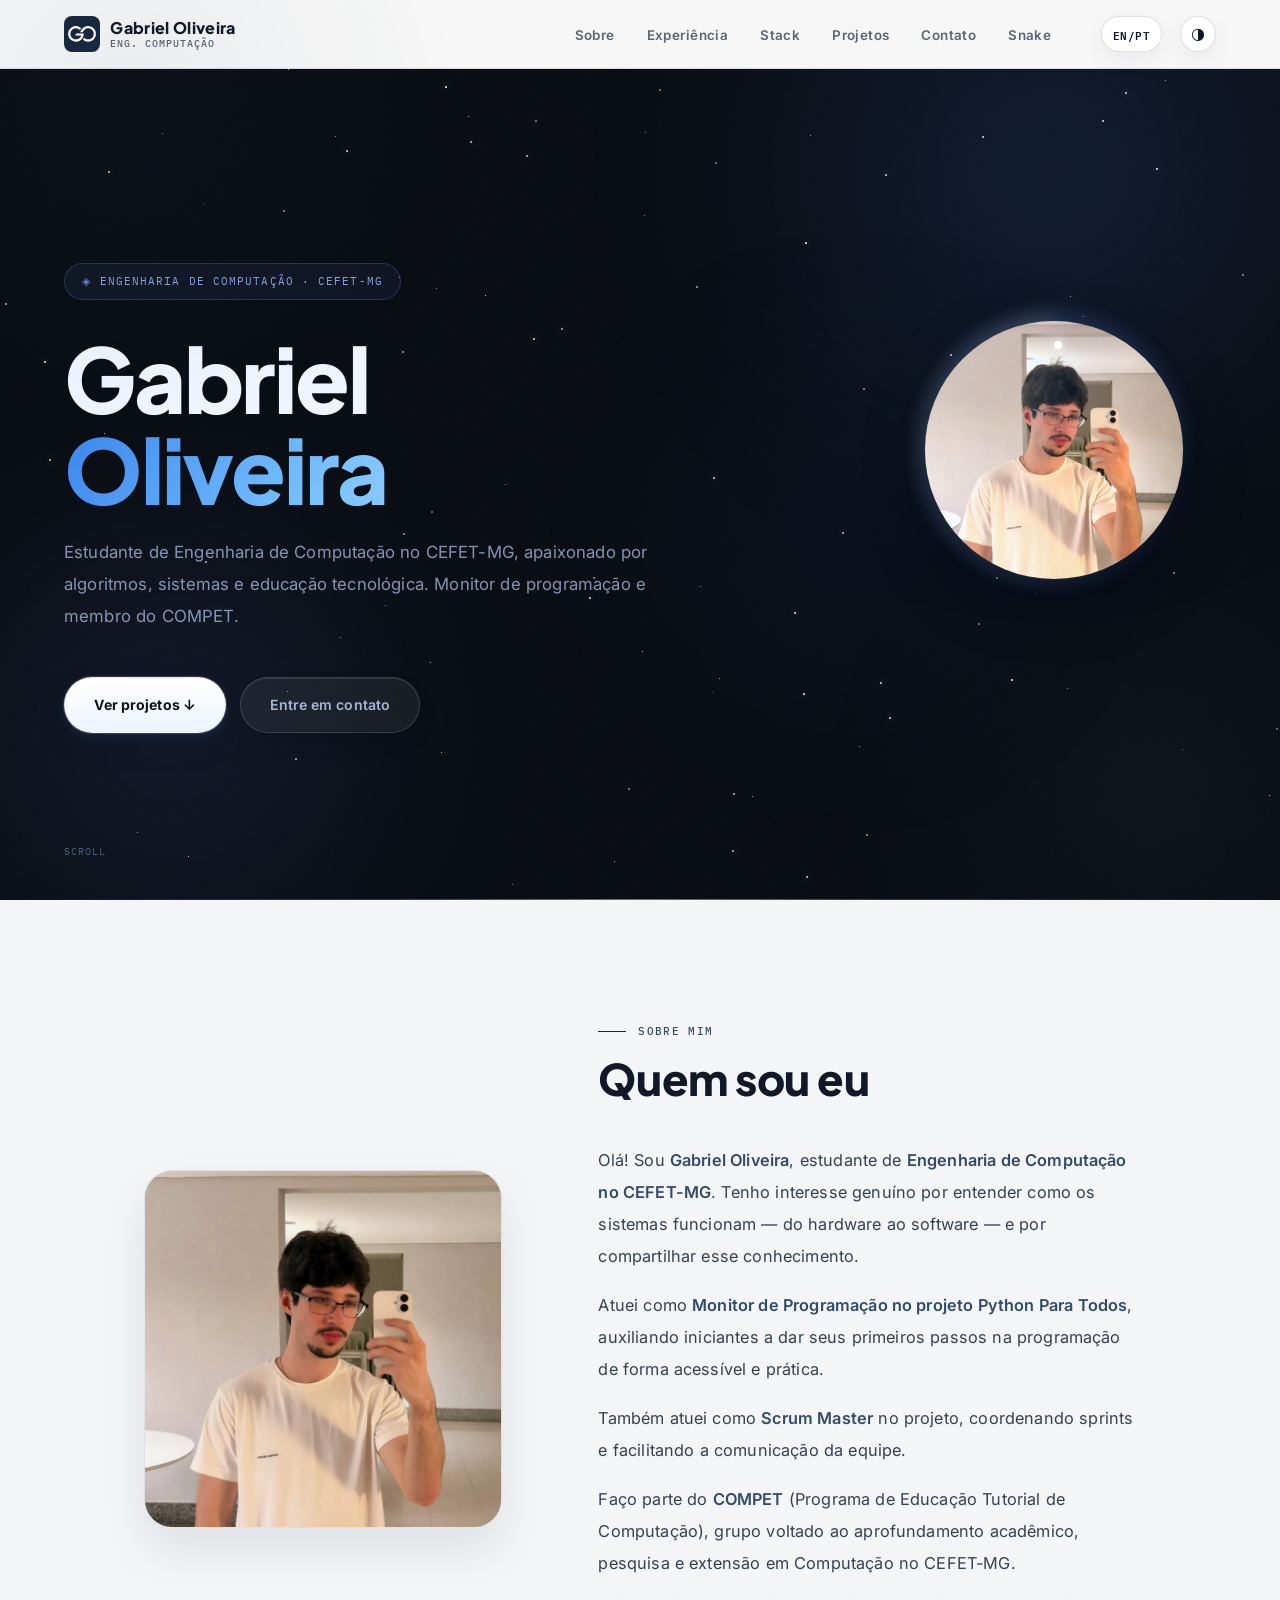
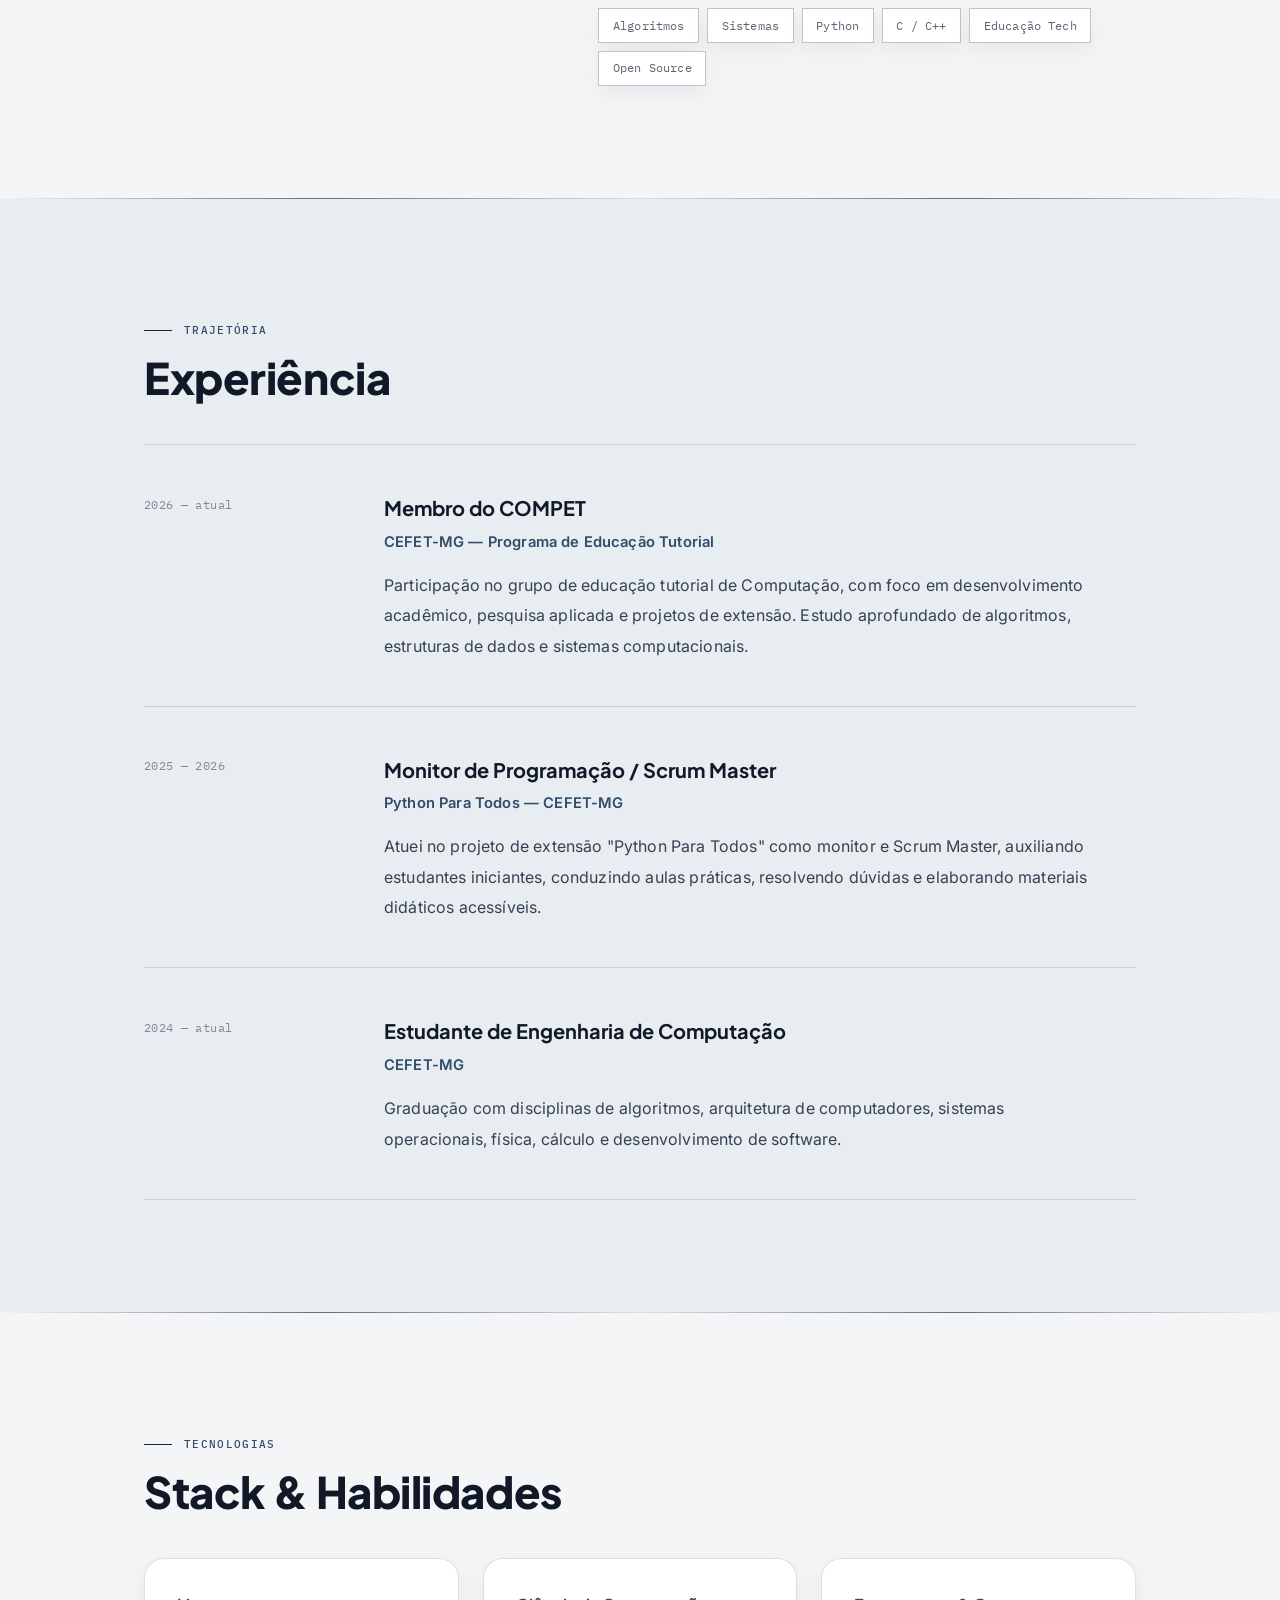
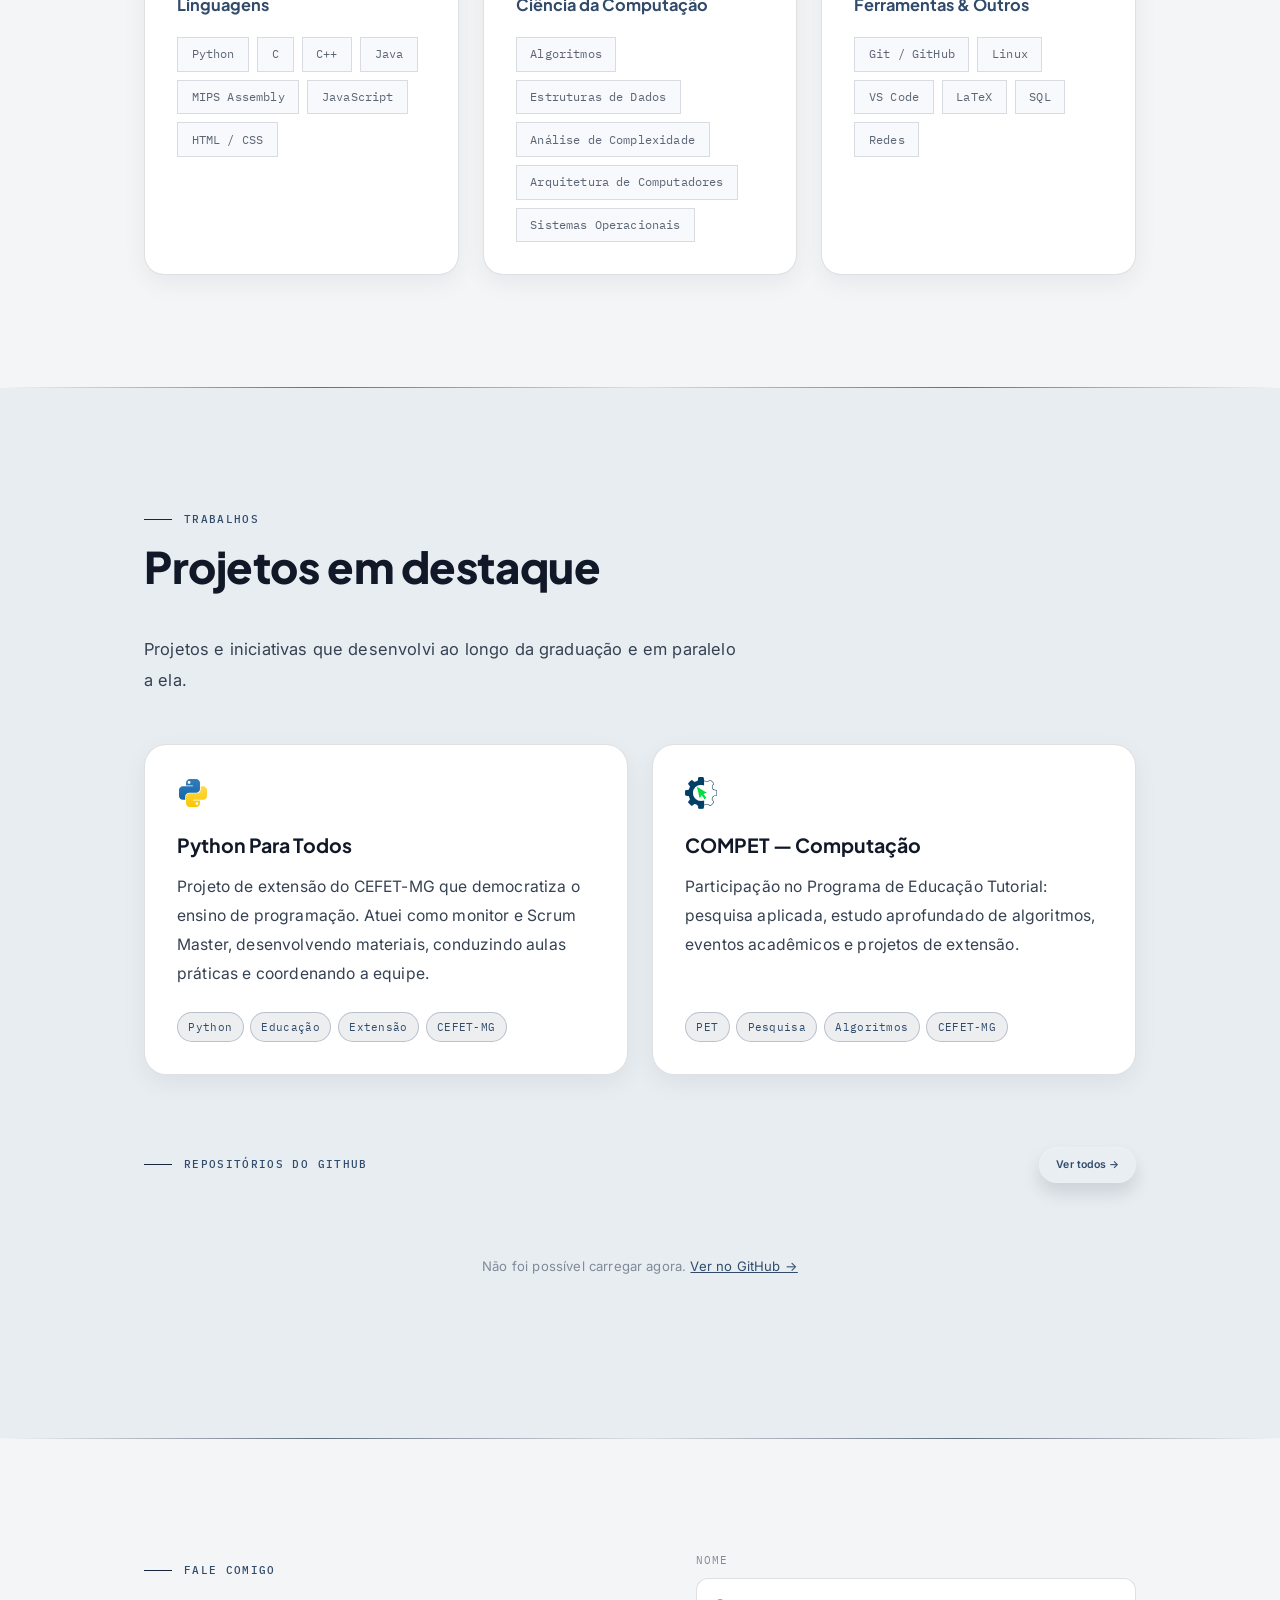
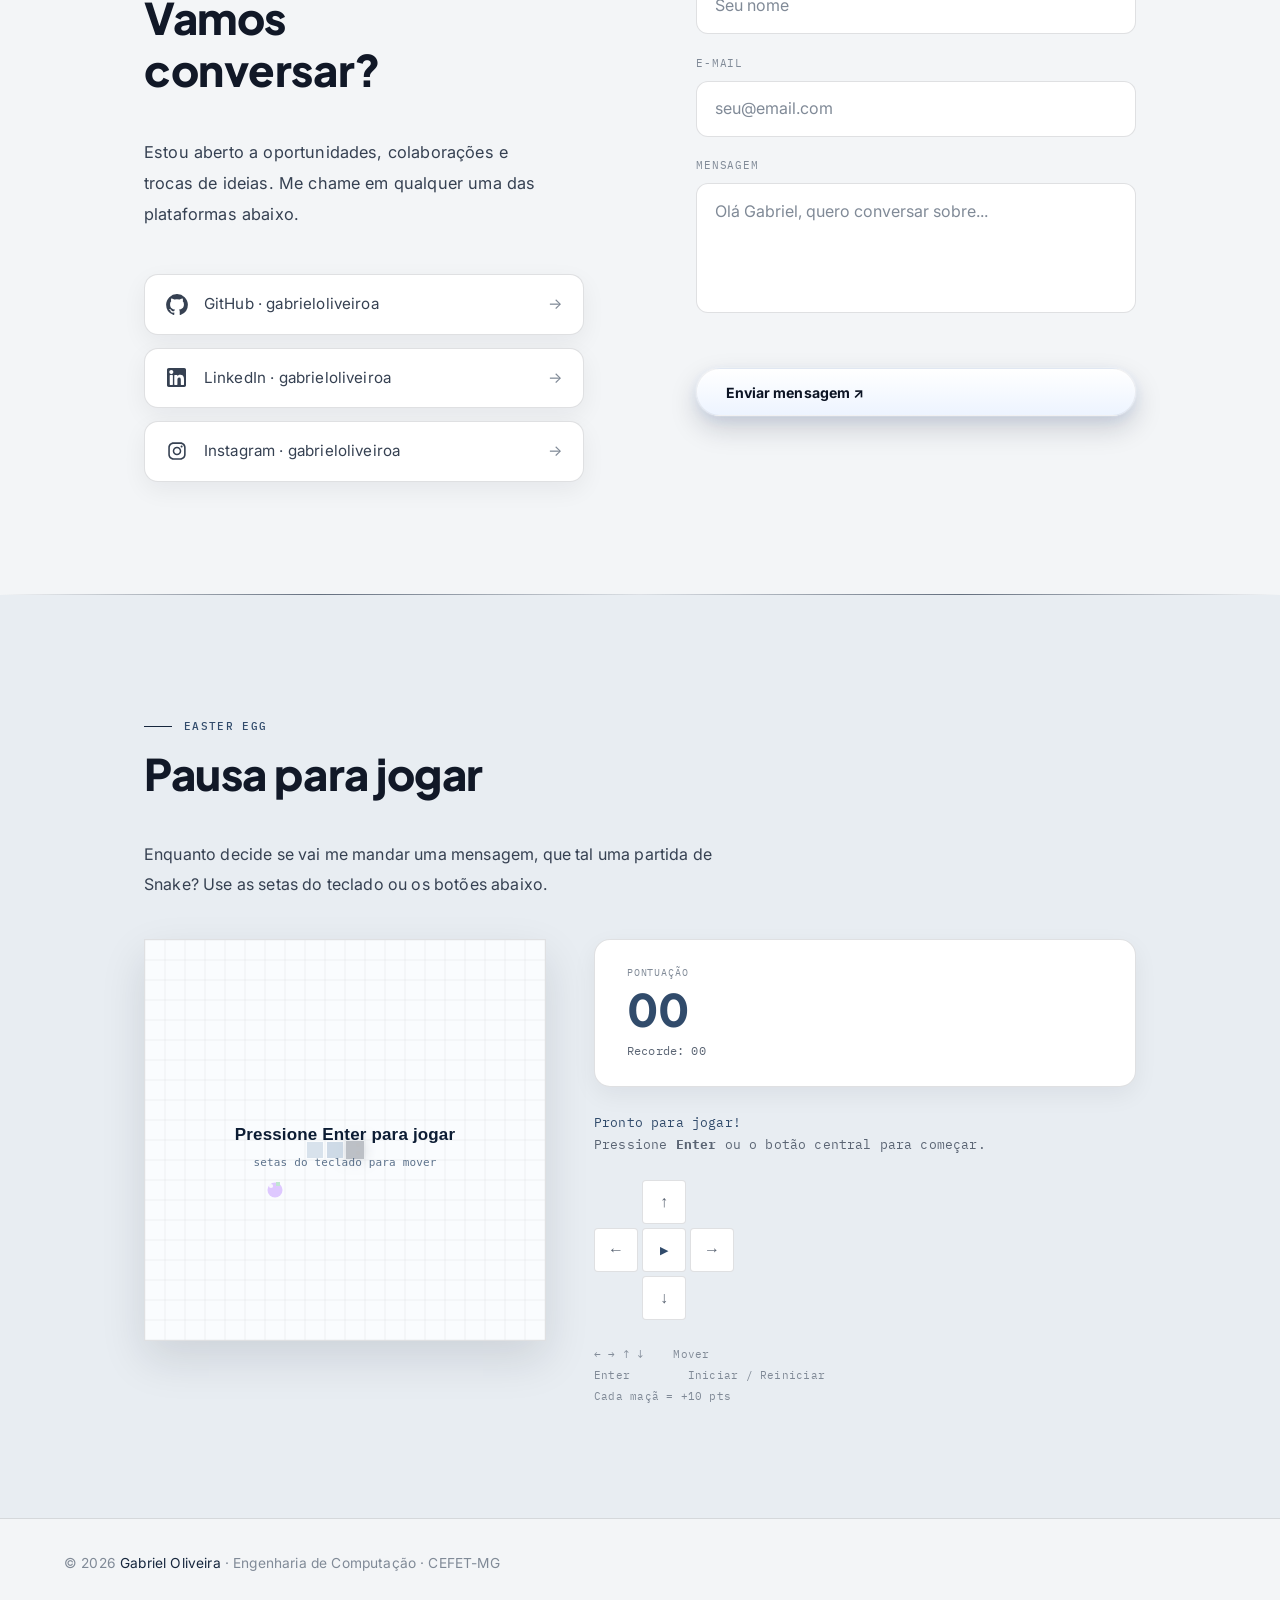
==== portfolio/index.html @ 536200da "Add files via upload" ====
<!DOCTYPE html>
<html lang="pt-BR">
<head>
  <meta charset="UTF-8" />
  <meta name="viewport" content="width=device-width, initial-scale=1.0"/>
  <link rel="preconnect" href="https://fonts.googleapis.com">
  <link rel="preconnect" href="https://fonts.gstatic.com" crossorigin>
  <link href="https://fonts.googleapis.com/css2?family=Inter:wght@400;500;600;700;800&family=Plus+Jakarta+Sans:wght@600;700;800&family=IBM+Plex+Mono:wght@400;500;600&display=swap" rel="stylesheet">
  <link rel="icon" type="image/svg+xml" href="img/favicon-white.svg">
  <link rel="alternate icon" type="image/png" href="img/gologo.png">
  <link rel="apple-touch-icon" sizes="180x180" href="img/gologo.png">
  <meta name="theme-color" content="#0c1117">
  <meta name="description" content="Portfólio de Gabriel Oliveira, estudante de Engenharia de Computação no CEFET-MG. Projetos, experiência, stack e contato.">
  <meta property="og:type" content="website">
  <meta property="og:title" content="Gabriel Oliveira — Engenharia de Computação">
  <meta property="og:description" content="Portfólio de Gabriel Oliveira com projetos, trajetória acadêmica e contato.">
  <meta property="og:url" content="https://gabrieloliveiroa.vercel.app/">
  <meta property="og:image" content="https://gabrieloliveiroa.vercel.app/img/gologo.png">
  <meta name="twitter:card" content="summary_large_image">
  <meta name="twitter:title" content="Gabriel Oliveira — Engenharia de Computação">
  <meta name="twitter:description" content="Portfólio de Gabriel Oliveira com projetos, trajetória acadêmica e contato.">
  <meta name="twitter:image" content="https://gabrieloliveiroa.vercel.app/img/gologo.png">
  <meta property="og:locale" content="pt_BR">
  <meta name="author" content="Gabriel Oliveira">
  <link rel="canonical" href="https://gabrieloliveiroa.vercel.app/">

  <title>Gabriel Oliveira — Engenharia de Computação</title>
  
  <style>
    :root {
      --bg:#f3f5f7; --bg2:#e8edf2; --bg3:#ffffff; --surface:#f7f9fc;
      --border:rgba(31,41,55,0.14); --borderh:rgba(17,24,39,0.26);
      --purple:#16263d; --plt:#314b6b; --pd:rgba(22,38,61,0.08);
      --acc:#6f7d90; --text:#111827; --body:#364152; --muted:#5b6574; --dim:#808a97;
      --ease:cubic-bezier(0.16,1,0.3,1);
      --shadow-sm:0 8px 24px rgba(15,23,42,0.06);
      --shadow-md:0 16px 40px rgba(15,23,42,0.10);
    }
    body.dark{
      --bg:#0c1117; --bg2:#111720; --bg3:#161d27; --surface:#1b232e;
      --border:rgba(148,163,184,0.20); --borderh:rgba(170,180,196,0.42);
      --purple:#aeb9c7; --plt:#74849a; --pd:rgba(174,185,199,0.10);
      --acc:#9caabd; --text:#eef2f6; --body:#c2cad6; --muted:#95a1b1; --dim:#758193;
      --shadow-sm:0 8px 24px rgba(2,6,23,0.35);
      --shadow-md:0 16px 40px rgba(2,6,23,0.5);
    }
    *,*::before,*::after{box-sizing:border-box;margin:0;padding:0}
    html{scroll-behavior:smooth;scroll-padding-top:90px}
    body{background:var(--bg);color:var(--text);font-family:'Inter',sans-serif;font-size:16px;line-height:1.75;letter-spacing:.01em;overflow-x:hidden;-webkit-font-smoothing:antialiased;text-rendering:optimizeLegibility}
    p{text-wrap:pretty}
    body::after{content:'';position:fixed;inset:0;background:
      radial-gradient(circle at 10% 12%,rgba(49,75,107,.06),transparent 24%),
      radial-gradient(circle at 90% 88%,rgba(111,125,144,.05),transparent 24%);
      pointer-events:none;z-index:9990}
    body::before{content:none}
    ::selection{background:rgba(56,100,200,.25);color:inherit}
    a:focus-visible,button:focus-visible,input:focus-visible,textarea:focus-visible{outline:2px solid var(--acc);outline-offset:3px}
    @media (prefers-reduced-motion: reduce){
      *,*::before,*::after{animation-duration:.01ms !important;animation-iteration-count:1 !important;transition-duration:.01ms !important;scroll-behavior:auto !important}
    }
    
    .slbl{display:inline-flex;align-items:center;gap:.75rem;line-height:1;font-family:'IBM Plex Mono',monospace;font-size:.7rem;letter-spacing:.12em;text-transform:uppercase;color:var(--plt);margin-bottom:1rem;font-weight:500}
    #cg{position:fixed;width:280px;height:280px;border-radius:50%;background:radial-gradient(circle,rgba(49,75,107,.08) 0%,transparent 72%);pointer-events:none;transform:translate(-50%,-50%);z-index:0}
    
    /* Header */
    nav{position:fixed;top:0;left:0;right:0;z-index:200;display:flex;align-items:center;justify-content:space-between;padding:1rem 4rem;background:rgba(255,255,255,.97);border-bottom:1px solid var(--border)}
    .nav-logo{display:flex;align-items:center;gap:.65rem;text-decoration:none;transition:opacity .2s}
    .nav-logo:hover{opacity:.85}
    .nav-logo-mono{width:36px;height:36px;background:var(--purple);border-radius:8px;display:flex;align-items:center;justify-content:center;flex-shrink:0;transition:background .3s;overflow:hidden}
    .nav-logo-mono span{font-family:'Plus Jakarta Sans',sans-serif;font-size:13px;font-weight:800;color:#fff;letter-spacing:-.02em;line-height:1}
    .nav-logo-img{width:100%;height:100%;object-fit:contain;padding:0;transform:scale(1.5);transform-origin:center;filter:invert(1) brightness(2.2);transition:filter .3s,transform .3s}
    body.dark .nav-logo-mono{background:var(--acc)}
    body.dark .nav-logo-mono span{color:var(--bg)}
    body.dark .nav-logo-img{filter:none}
    .nav-logo-text{display:flex;flex-direction:column;line-height:1}
    .nav-logo-name{font-family:'Plus Jakarta Sans',sans-serif;font-size:1rem;font-weight:800;color:var(--text);letter-spacing:.02em;transition:color .3s}
    .nav-logo-sub{font-family:'IBM Plex Mono',monospace;font-size:.6rem;font-weight:500;color:var(--muted);letter-spacing:.1em;text-transform:uppercase;margin-top:3px;transition:color .3s}
    .nav-links{display:flex;gap:2rem;list-style:none;margin-right:2rem}
    .nav-links a{font-family:'Inter',sans-serif;font-size:.84rem;font-weight:600;letter-spacing:.03em;text-transform:none;text-decoration:none;color:var(--muted);position:relative;transition:color .2s;padding:.25rem 0}
    .nav-links a::after{content:'';position:absolute;bottom:-2px;left:0;width:0;height:1px;background:var(--purple);transition:width .25s var(--ease)}
    .nav-links a:hover,.nav-links a.active{color:var(--plt)}
    .nav-links a:hover::after,.nav-links a.active::after{width:100%}
    .nav-actions{display:flex;align-items:center;gap:1.1rem}
    .theme-toggle{width:36px;height:36px;border-radius:999px;border:1px solid var(--border);background:var(--bg3);color:var(--text);font-size:1rem;line-height:1;display:flex;align-items:center;justify-content:center;cursor:pointer;transition:transform .15s,background .2s,color .2s,border-color .2s,box-shadow .2s;box-shadow:var(--shadow-sm)}
    .theme-toggle:hover{transform:translateY(-1px);border-color:var(--borderh);color:var(--plt);background:var(--surface)}
    .theme-toggle:focus-visible{outline:none;box-shadow:0 0 0 3px var(--pd)}
    .language-toggle{height:36px;padding:0 .7rem;border-radius:999px;border:1px solid var(--border);background:var(--bg3);color:var(--text);font-family:'IBM Plex Mono',monospace;font-size:.68rem;font-weight:600;letter-spacing:.04em;cursor:pointer;transition:transform .15s,background .2s,color .2s,border-color .2s,box-shadow .2s;box-shadow:var(--shadow-sm)}
    .language-toggle:hover{transform:translateY(-1px);border-color:var(--borderh);color:var(--plt);background:var(--surface)}
    .language-toggle:focus-visible{outline:none;box-shadow:0 0 0 3px var(--pd)}

    body.dark nav{background:rgba(11,18,32,.92)}
    body.dark .btnp{
      background:linear-gradient(135deg,#2c3f5d 0%,#1b2d45 100%);
      color:#f8fbff;
      border:1px solid rgba(255,255,255,.18);
      box-shadow:0 16px 38px rgba(0,0,0,.44),inset 0 1px 0 rgba(255,255,255,.14),0 0 0 1px rgba(157,177,210,.06);
      opacity:1
    }
    body.dark .btnp::before{
      background:linear-gradient(135deg,rgba(255,255,255,.18),rgba(165,196,255,.08),rgba(255,255,255,.06));
    }
    body.dark .btnp:hover{
      filter:brightness(1.08);
      box-shadow:0 20px 46px rgba(0,0,0,.52),inset 0 1px 0 rgba(255,255,255,.2),0 0 0 1px rgba(160,192,255,.12);
    }
    body.dark .btng{
      background:rgba(255,255,255,.06);
      color:var(--text);
      border:1px solid rgba(255,255,255,.24);
      box-shadow:inset 0 1px 0 rgba(255,255,255,.08),0 10px 24px rgba(0,0,0,.26);
      opacity:1
    }
    body.dark .btng::before{
      background:linear-gradient(135deg,rgba(255,255,255,.12),rgba(126,163,255,.08),rgba(255,255,255,.04));
    }
    body.dark .btng:hover{
      background:rgba(255,255,255,.12);
      color:#fff;
      border-color:rgba(255,255,255,.4);
      box-shadow:inset 0 1px 0 rgba(255,255,255,.12),0 14px 30px rgba(0,0,0,.34);
    }
    body.dark .theme-toggle{background:rgba(255,255,255,.16);color:var(--text);border-color:rgba(255,255,255,.24);opacity:1}
    body.dark .theme-toggle:hover{background:rgba(255,255,255,.24);color:#fff;border-color:rgba(255,255,255,.36)}
    body.dark .language-toggle{background:rgba(255,255,255,.16);color:var(--text);border-color:rgba(255,255,255,.24)}
    body.dark .language-toggle:hover{background:rgba(255,255,255,.24);color:#fff;border-color:rgba(255,255,255,.36)}
    
    /* Hamburger Menu */
    .hamburger-menu{display:none;width:32px;height:32px;background:none;border:none;cursor:pointer;align-items:center;justify-content:center;padding:0;transition:all .15s ease}
    .hamburger-menu svg{width:24px;height:24px;stroke:var(--text);stroke-width:2;stroke-linecap:round;transition:all .4s var(--ease);fill:none}
    .hamburger-menu svg line{transition:all .4s var(--ease);transform-origin:center}
    .hamburger-menu.active svg line:nth-child(1){transform:rotate(45deg) translate(8px, 8px)}
    .hamburger-menu.active svg line:nth-child(2){opacity:0}
    .hamburger-menu.active svg line:nth-child(3){transform:rotate(-45deg) translate(7px, -7px)}
    
    .mobile-menu{position:fixed;top:0;left:0;right:0;bottom:0;background:var(--bg);z-index:150;display:flex;flex-direction:column;padding-top:5rem;overflow-y:auto;opacity:0;pointer-events:none;transform:translateX(-100%);transition:opacity .4s var(--ease),transform .4s var(--ease)}
    .mobile-menu.active{opacity:1;pointer-events:auto;transform:translateX(0)}
    .mobile-menu .close-menu{position:absolute;top:1.25rem;right:1rem;width:32px;height:32px;background:none;border:none;font-size:1.5rem;color:var(--text);cursor:pointer;display:flex;align-items:center;justify-content:center;padding:0}
    .mobile-nav-links{list-style:none;display:flex;flex-direction:column;gap:0;padding:0 1rem}
    .mobile-nav-links li{border-bottom:1px solid var(--border)}
    .mobile-nav-links a{display:block;padding:1.2rem 0;font-size:.95rem;color:var(--text);text-decoration:none;font-weight:500;transition:color .2s}
    .mobile-nav-links a:active{color:var(--plt)}
    
    body.dark .mobile-menu{background:var(--bg)}
    body.dark .mobile-menu .close-menu{color:var(--text)}
    body.dark .hamburger-menu svg{stroke:var(--text)}
    body.dark .mobile-nav-links li{border-bottom-color:rgba(255,255,255,.1)}
    body.dark .mobile-nav-links a{color:var(--text)}
    
    section{position:relative;z-index:1}
    .inner{max-width:1120px;margin:0 auto;padding:7rem 4rem}
    .slbl::before{content:'';flex:0 0 auto;width:28px;height:0;border-top:1px solid var(--purple)}
    .stit{font-family:'Plus Jakarta Sans',sans-serif;font-size:clamp(2rem,3.4vw,2.8rem);font-weight:800;letter-spacing:-.01em;line-height:1.2;color:var(--text);margin-bottom:2.5rem;text-transform:none}
    .divider{width:100%;height:1px;background:linear-gradient(90deg,transparent,var(--purple),rgba(111,125,144,.26),var(--purple),transparent)}
    .reveal{opacity:0;transform:translateY(28px);transition:opacity .8s var(--ease),transform .8s var(--ease)}
    .reveal.visible{opacity:1;transform:none}
    .stagger>*{opacity:0;transform:translateY(22px);transition:opacity .7s var(--ease),transform .7s var(--ease)}
    .stagger.visible>*:nth-child(1){opacity:1;transform:none;transition-delay:.05s}
    .stagger.visible>*:nth-child(2){opacity:1;transform:none;transition-delay:.17s}
    .stagger.visible>*:nth-child(3){opacity:1;transform:none;transition-delay:.29s}
    .stagger.visible>*:nth-child(4){opacity:1;transform:none;transition-delay:.41s}
    .stagger.visible>*:nth-child(5){opacity:1;transform:none;transition-delay:.53s}
    
    /* HERO — dark aesthetic */
    #hero{
      min-height:100vh;display:flex;align-items:center;
      padding:0 4rem;padding-top:6rem;overflow:hidden;
      background:#080c12;
      position:relative;
    }

    /* Noise texture overlay via SVG data URI */
    #hero::before{
      content:'';position:absolute;inset:0;
      background-image:url("data:image/svg+xml,%3Csvg viewBox='0 0 256 256' xmlns='http://www.w3.org/2000/svg'%3E%3Cfilter id='n'%3E%3CfeTurbulence type='fractalNoise' baseFrequency='0.9' numOctaves='4' stitchTiles='stitch'/%3E%3C/filter%3E%3Crect width='100%25' height='100%25' filter='url(%23n)' opacity='1'/%3E%3C/svg%3E");
      background-size:180px 180px;
      opacity:.028;
      pointer-events:none;z-index:0;
    }

    /* Mesh gradient blobs — cold blue/indigo palette */
    .hmesh{position:absolute;inset:0;pointer-events:none;overflow:hidden;z-index:0}
    .hmesh-blob{position:absolute;border-radius:50%;filter:blur(90px)}
    .hb1{width:700px;height:700px;
      background:radial-gradient(circle,rgba(56,100,200,.22) 0%,transparent 70%);
      top:-180px;right:-120px;
      animation:bDrift 20s ease-in-out infinite}
    .hb2{width:500px;height:500px;
      background:radial-gradient(circle,rgba(100,140,255,.15) 0%,transparent 70%);
      bottom:-80px;left:-80px;
      animation:bDrift 16s ease-in-out 4s infinite reverse}
    .hb3{width:380px;height:380px;
      background:radial-gradient(circle,rgba(30,60,140,.18) 0%,transparent 70%);
      top:38%;left:52%;
      animation:bDrift 12s ease-in-out 2s infinite}
    @keyframes bDrift{
      0%,100%{transform:translate(0,0) scale(1)}
      33%{transform:translate(24px,-20px) scale(1.03)}
      66%{transform:translate(-16px,16px) scale(.97)}
    }

    /* Horizontal light sweep */
    .hbeam{
      position:absolute;top:0;left:50%;width:1px;height:100%;
      background:linear-gradient(180deg,transparent 0%,rgba(100,140,255,.12) 30%,rgba(140,180,255,.18) 50%,rgba(100,140,255,.12) 70%,transparent 100%);
      transform:translateX(-50%);
      z-index:0;
      pointer-events:none;
    }

    /* Bottom edge line */
    .hero-runes{
      position:absolute;bottom:0;left:0;right:0;height:1px;
      background:linear-gradient(90deg,transparent 0%,rgba(100,140,255,.35) 30%,rgba(180,210,255,.5) 50%,rgba(100,140,255,.35) 70%,transparent 100%);
      opacity:1;
    }

    .hc{position:relative;z-index:2;max-width:780px}

    /* HERO PORTRAIT — círculo interativo com foto (diferente da seção Sobre) */
    .hero-portrait{position:absolute;right:6rem;top:50%;transform:translateY(-50%);z-index:3;display:flex;align-items:center;justify-content:center;width:260px;height:260px;pointer-events:auto}
    .hero-portrait .portrait{position:relative;width:100%;height:100%;border-radius:50%;overflow:hidden;background:linear-gradient(180deg,#07111a 0%,#08121a 100%);display:block;box-shadow:0 22px 54px rgba(2,6,23,0.6),0 6px 18px rgba(100,160,255,0.12);border:1px solid rgba(255,255,255,0.04);transform:perspective(1200px) translateZ(0);transition:transform .25s var(--ease),box-shadow .25s var(--ease);will-change:transform}
    .hero-portrait .portrait img{width:100%;height:100%;object-fit:cover;display:block;transition:transform .28s var(--ease)}
    /* deixar a foto mais viva */
    .hero-portrait .portrait img{filter:brightness(1.08) saturate(1.06);opacity:1}
    .portrait-ring{position:absolute;inset:-10px;border-radius:50%;pointer-events:none;background:conic-gradient(from 0deg, rgba(120,160,255,0.18), transparent 30%, rgba(180,210,255,0.22));filter:blur(8px);opacity:.95;animation:ringSpin 8s linear infinite;transition:opacity .25s}
    @keyframes ringSpin{to{transform:rotate(360deg)}}
    .hero-portrait:hover .portrait{transform:scale(1.03)}
    .hero-portrait:active .portrait{transform:scale(.99)}
    .hero-portrait .portrait::after{content:'';position:absolute;inset:0;border-radius:50%;box-shadow:0 0 42px rgba(120,160,255,0.12);opacity:0;transition:opacity .25s}
    .hero-portrait:hover .portrait::after{opacity:1}
    .hero-portrait .orbiter{position:absolute;width:8px;height:8px;border-radius:50%;background:#fff;top:8%;left:50%;transform-origin:center;animation:orbit 6s linear infinite;box-shadow:0 0 10px rgba(255,255,255,.95),0 0 18px rgba(255,255,255,.45)}
    @keyframes orbit{0%{transform:rotate(0) translateX(90px) rotate(0)}50%{transform:rotate(180deg) translateX(90px) rotate(-180deg)}100%{transform:rotate(360deg) translateX(90px) rotate(-360deg)}}
    .pp-ripple{position:absolute;border-radius:50%;background:rgba(255,255,255,0.12);transform:scale(0);pointer-events:none;animation:ripple .7s ease-out}
    @keyframes ripple{to{transform:scale(3);opacity:0}}

    /* STARFIELD — apenas pontos brancos e estrelas cadentes */
    .starfield{position:absolute;inset:0;z-index:1;pointer-events:none;overflow:hidden}
    .starfield .stars{position:absolute;inset:0;pointer-events:none}
    .starfield .stars .star{position:absolute;border-radius:50%;background:rgba(255,255,255,1);box-shadow:0 0 10px rgba(255,255,255,0.82),0 0 18px rgba(255,255,255,0.22);will-change:transform,opacity,box-shadow,filter;transform:translate(0,0);animation:floatStar var(--dur) ease-in-out infinite alternate,starTwinkle var(--twinkDur) ease-in-out var(--twinkDelay) infinite,starPulse var(--pulseDur) ease-in-out var(--pulseDelay) infinite;opacity:var(--op)}
    @keyframes floatStar{from{transform:translate(0,0)}to{transform:translate(var(--tx),var(--ty))}}
    @keyframes starTwinkle{0%,100%{opacity:calc(var(--op)*0.7)}50%{opacity:var(--op)}}
    @keyframes starPulse{0%,100%{box-shadow:0 0 6px rgba(255,255,255,0.58),0 0 12px rgba(255,255,255,0.14);filter:brightness(1)}50%{box-shadow:0 0 16px rgba(255,255,255,1),0 0 30px rgba(255,255,255,0.55);filter:brightness(1.22)}}
    /* Badge — glassmorphism on dark */
    .hbadge{
      display:inline-flex;align-items:center;gap:.55rem;
      font-family:'IBM Plex Mono',monospace;font-size:.68rem;letter-spacing:.1em;text-transform:uppercase;
      color:rgba(160,190,255,.85);
      border:1px solid rgba(120,160,255,.22);
      padding:.48rem 1.05rem;
      background:rgba(100,140,255,.08);
      backdrop-filter:blur(12px);
      border-radius:999px;
      margin-bottom:2rem;
      opacity:0;animation:hIn .7s .1s var(--ease) forwards;
    }
    .hbadge::before{content:'◈';color:rgba(140,180,255,.7)}

    h1.hn{
      font-family:'Plus Jakarta Sans',sans-serif;
      font-size:clamp(3rem,7.5vw,5.6rem);font-weight:800;
      line-height:1.02;letter-spacing:-.025em;
      color:#f0f4ff;
      margin-bottom:1.4rem;
      opacity:0;animation:hIn .8s .25s var(--ease) forwards;
      text-transform:none;
    }

    /* Gradient text — cool blue-to-indigo */
    .grad{
      display:block;
      background:linear-gradient(125deg,#3984ee 0%,#7ac3ff 45%,#c5d8ff 100%);
      -webkit-background-clip:text;-webkit-text-fill-color:transparent;background-clip:text;
    }

    .hdesc{
      font-size:1.05rem;font-weight:400;
      color:rgba(180,200,240,.72);
      line-height:1.9;max-width:56ch;margin-bottom:2.8rem;
      opacity:0;animation:hIn .8s .4s var(--ease) forwards;
    }

    .hctas{display:flex;gap:.9rem;flex-wrap:wrap;opacity:0;animation:hIn .8s .55s var(--ease) forwards}

    /* Primary CTA — white */
    .btnp{
      position:relative;isolation:isolate;display:inline-flex;align-items:center;gap:.5rem;padding:.9rem 1.8rem;
      background:linear-gradient(180deg,#ffffff 0%,#edf4ff 100%);color:#0c1424;
      font-family:'Inter',sans-serif;font-size:.88rem;letter-spacing:.005em;text-transform:none;text-decoration:none;
      border:1px solid rgba(17,24,39,.06);border-radius:999px;cursor:pointer;overflow:hidden;
      transition:transform .18s var(--ease),box-shadow .22s var(--ease),background .22s var(--ease),border-color .22s var(--ease),color .22s var(--ease),filter .22s ease;
      font-weight:700;
      box-shadow:0 0 0 1px rgba(255,255,255,.16),0 12px 28px rgba(15,23,42,.18),0 4px 12px rgba(100,160,255,.12),inset 0 1px 0 rgba(255,255,255,.9);
    }
    .btnp::before{
      content:'';position:absolute;inset:0;background:linear-gradient(135deg,rgba(255,255,255,.72),rgba(138,180,255,.12),rgba(255,255,255,.22));
      opacity:0;transition:opacity .25s ease;z-index:-1
    }
    .btnp:hover{
      transform:translateY(-2px) scale(1.01);background:linear-gradient(180deg,#ffffff 0%,#f5f9ff 100%);border-color:rgba(103,146,219,.32);filter:saturate(1.04);
      box-shadow:0 0 0 1px rgba(255,255,255,.16),0 18px 40px rgba(15,23,42,.22),0 8px 22px rgba(100,160,255,.16),inset 0 1px 0 rgba(255,255,255,.95)
    }
    .btnp:hover::before{opacity:1}

    /* Ghost CTA — glassmorphism */
    .btng{
      position:relative;isolation:isolate;display:inline-flex;align-items:center;gap:.5rem;padding:.9rem 1.8rem;
      background:rgba(255,255,255,.06);color:rgba(200,220,255,.8);
      font-family:'Inter',sans-serif;font-size:.88rem;letter-spacing:.005em;text-transform:none;text-decoration:none;
      border:1px solid rgba(255,255,255,.14);border-radius:999px;cursor:pointer;overflow:hidden;
      transition:color .22s var(--ease),border-color .22s var(--ease),background .22s var(--ease),transform .18s var(--ease),box-shadow .22s var(--ease),filter .22s ease;
      font-weight:600;backdrop-filter:blur(10px);box-shadow:inset 0 1px 0 rgba(255,255,255,.08),0 10px 18px rgba(2,6,23,.12);
    }
    .btng::before{
      content:'';position:absolute;inset:0;background:linear-gradient(135deg,rgba(255,255,255,.14),rgba(126,163,255,.08),rgba(255,255,255,.04));
      opacity:0;transition:opacity .25s ease;z-index:-1
    }
    .btng:hover{
      color:#fff;border-color:rgba(176,207,255,.38);background:rgba(255,255,255,.11);transform:translateY(-2px);filter:saturate(1.05);
      box-shadow:inset 0 1px 0 rgba(255,255,255,.12),0 16px 32px rgba(2,6,23,.2)
    }
    .btng:hover::before{opacity:1}

    .hscroll{
      position:absolute;bottom:2.5rem;left:4rem;
      display:flex;align-items:center;gap:1rem;
      font-family:'IBM Plex Mono',monospace;font-size:.62rem;letter-spacing:.1em;text-transform:uppercase;
      color:rgba(140,165,220,.5);
      opacity:0;animation:hIn .7s 1.1s forwards;
    }
    .sbar{width:48px;height:1px;background:rgba(140,165,220,.25);position:relative;overflow:hidden}
    .sbar::after{
      content:'';position:absolute;top:0;left:-100%;width:100%;height:100%;
      background:rgba(150,190,255,.6);
      animation:sbarAnim 2.2s 1.5s ease-in-out infinite;
    }
    @keyframes hIn{from{opacity:0;transform:translateY(22px)}to{opacity:1;transform:none}}
    @keyframes sbarAnim{from{left:-100%}to{left:100%}}
    
    /* SOBRE */
    #sobre{background:var(--bg)}
    .sgrid{display:grid;grid-template-columns:1fr 1.5fr;gap:6rem;align-items:center}
    .avbox{position:relative;width:100%;aspect-ratio:1;background:radial-gradient(circle at 50% 35%,rgba(22,38,61,.20) 0%,rgba(247,249,252,.96) 55%,rgba(232,237,242,1) 100%);border:1px solid rgba(80,85,90,.11);border-radius:28px;display:flex;align-items:center;justify-content:center;font-size:5.5rem;overflow:hidden;box-shadow:0 22px 48px rgba(15,23,42,.09),0 0 0 1px rgba(255,255,255,.26) inset}
    .avbox::before{content:'';position:absolute;inset:0;background:linear-gradient(180deg,rgba(7,12,18,.14) 0%,transparent 44%,rgba(7,12,18,.08) 100%);pointer-events:none}
    .avbox::after{content:'';position:absolute;inset:0;border-radius:inherit;background:radial-gradient(circle at 50% 40%,rgba(0,0,0,0) 46%,rgba(7,12,18,.10) 100%);pointer-events:none}
    body.dark .avbox{background:radial-gradient(circle at 50% 35%,rgba(100,140,255,.14) 0%,rgba(22,29,41,.96) 58%,rgba(13,18,26,1) 100%);border-color:rgba(255,255,255,.10);box-shadow:0 22px 48px rgba(0,0,0,.34),0 0 0 1px rgba(255,255,255,.04) inset}
    body.dark .avbox::before{background:linear-gradient(180deg,rgba(255,255,255,.06) 0%,transparent 42%,rgba(255,255,255,.03) 100%)}
    body.dark .avbox::after{background:radial-gradient(circle at 50% 40%,rgba(0,0,0,0) 46%,rgba(0,0,0,.34) 100%)}
    .cb{position:absolute;width:22px;height:22px;border-color:var(--purple);border-style:solid}
    .cb.tl{top:-1px;left:-1px;border-width:2px 0 0 2px}.cb.tr{top:-1px;right:-1px;border-width:2px 2px 0 0}
    .cb.bl{bottom:-1px;left:-1px;border-width:0 0 2px 2px}.cb.br{bottom:-1px;right:-1px;border-width:0 2px 2px 0}
    .avsc{position:absolute;left:0;right:0;height:2px;background:linear-gradient(90deg,transparent,var(--purple),transparent);animation:avs 3s ease-in-out infinite;opacity:.55}
    @keyframes avs{0%{top:0%;opacity:0}10%{opacity:.55}90%{opacity:.55}100%{top:100%;opacity:0}}
    .sbody p{font-size:1.02rem;color:var(--body);line-height:1.95;max-width:66ch;margin-bottom:1.1rem}
    .sbody strong{color:var(--plt);font-weight:600}
    .tagrow{display:flex;flex-wrap:wrap;gap:.5rem;margin-top:1.8rem}
    .tag{font-family:'IBM Plex Mono',monospace;font-size:.73rem;padding:.38rem .85rem;background:var(--bg3);border:1px solid var(--borderh);color:var(--muted);cursor:default;box-shadow:var(--shadow-sm);transition:all .2s}
    .tag:hover{color:var(--plt);border-color:var(--purple);background:var(--surface)}
    
    /* EXP */
    #experiencia{background:var(--bg2)}
    .explist{border-top:1px solid var(--border)}
    .expitem{display:grid;grid-template-columns:200px 1fr;gap:2.5rem;padding:2.8rem 0;border-bottom:1px solid var(--border);position:relative}
    .expitem::before{content:'';position:absolute;left:-2rem;top:0;bottom:0;width:2px;background:transparent;transition:background .3s}
    .expitem:hover::before{background:var(--purple)}
    .epper{font-family:'IBM Plex Mono',monospace;font-size:.74rem;letter-spacing:.03em;color:var(--dim);padding-top:.3rem}
    .erole{font-family:'Plus Jakarta Sans',sans-serif;font-size:1.25rem;font-weight:700;color:var(--text);margin-bottom:.3rem;letter-spacing:0;text-transform:none}
    .eco{font-size:.92rem;font-weight:600;color:var(--plt);margin-bottom:.9rem}
    .edesc{font-size:1rem;color:var(--body);line-height:1.9;max-width:72ch}
    
    /* SKILLS */
    #habilidades{background:var(--bg)}
    .skillsgrid{display:grid;grid-template-columns:repeat(auto-fit,minmax(290px,1fr));gap:1.5rem}
    .skillcard{background:var(--bg3);border:1px solid var(--border);border-radius:20px;padding:2rem;position:relative;overflow:hidden;transition:border-color .3s,transform .25s,box-shadow .3s;box-shadow:var(--shadow-sm)}
    .skillcard:hover{border-color:var(--borderh);transform:translateY(-4px);box-shadow:var(--shadow-md)}
    .skillcard::after{content:'';position:absolute;bottom:0;left:0;right:0;height:2px;background:linear-gradient(90deg,var(--purple),var(--acc));transform:scaleX(0);transform-origin:left;transition:transform .4s var(--ease)}
    .skillcard:hover::after{transform:scaleX(1)}
    .scat{font-family:'Plus Jakarta Sans',sans-serif;font-size:1.02rem;letter-spacing:0;text-transform:none;color:var(--plt);margin-bottom:1.1rem;font-weight:700}
    .chips{display:flex;flex-wrap:wrap;gap:.5rem}
    .chip{font-family:'IBM Plex Mono',monospace;font-size:.73rem;padding:.38rem .85rem;background:var(--surface);border:1px solid var(--border);color:var(--muted);cursor:default;transition:all .2s}
    .chip:hover{color:var(--plt);border-color:var(--purple);background:var(--pd)}
    
    /* PROJECTS */
    #projetos{background:var(--bg2)}
    .pintro{font-size:1.03rem;color:var(--body);line-height:1.9;max-width:62ch;margin-bottom:3rem}
    .pgrid{display:grid;grid-template-columns:repeat(auto-fit,minmax(310px,1fr));gap:1.5rem;margin-bottom:4.5rem}
    .pcard{background:var(--bg3);border:1px solid var(--border);border-radius:22px;padding:2rem;display:flex;flex-direction:column;position:relative;overflow:hidden;transition:border-color .3s,transform .25s,box-shadow .3s;box-shadow:var(--shadow-sm)}
    .pcard:hover{border-color:var(--borderh);transform:translateY(-5px);box-shadow:var(--shadow-md)}
    .pcard::before{content:'';position:absolute;top:0;left:0;right:0;height:1px;background:linear-gradient(90deg,transparent,var(--purple),transparent);opacity:0;transition:opacity .3s}
    .pcard:hover::before{opacity:1}
    .picon{display:flex;align-items:center;justify-content:flex-start;margin-bottom:1.2rem}
    .picon img{width:2rem;height:2rem;display:block}
    .pname{font-family:'Plus Jakarta Sans',sans-serif;font-size:1.22rem;font-weight:700;color:var(--text);margin-bottom:.6rem;letter-spacing:0;text-transform:none}
    .pdesc{font-size:.98rem;color:var(--body);line-height:1.85;flex:1;margin-bottom:1.5rem}
    .ptags{display:flex;flex-wrap:wrap;gap:.4rem}
    .ptag{font-family:'IBM Plex Mono',monospace;font-size:.66rem;letter-spacing:.03em;padding:.28rem .65rem;background:var(--pd);border:1px solid rgba(49,75,107,.28);color:var(--plt);border-radius:999px;transition:transform .2s var(--ease),background .2s var(--ease),border-color .2s var(--ease),box-shadow .2s var(--ease),color .2s var(--ease)}
    .ptag:hover{transform:translateY(-2px);background:var(--surface);border-color:var(--purple);color:var(--text);box-shadow:0 8px 18px rgba(15,23,42,.10)}
    .rbar{display:flex;align-items:center;justify-content:space-between;margin-bottom:1.5rem}
    .rbar .btng{color:var(--plt)}
    .rbar .btng:hover{color:var(--plt)}
    .rgrid{display:grid;grid-template-columns:repeat(auto-fill,minmax(285px,1fr));gap:1rem}
    .rcard{background:var(--bg3);border:1px solid var(--border);border-radius:16px;padding:1.5rem;display:flex;flex-direction:column;gap:.6rem;text-decoration:none;color:inherit;transition:border-color .25s,transform .2s,box-shadow .25s;box-shadow:var(--shadow-sm)}
    .rcard:hover{border-color:var(--borderh);transform:translateY(-3px);box-shadow:0 12px 28px rgba(15,23,42,.12)}
    .rhd{display:flex;align-items:center;gap:.6rem}
    .rico{color:var(--dim);font-size:.9rem}
    .rnm{font-family:'Plus Jakarta Sans',sans-serif;font-size:1rem;font-weight:700;color:var(--plt);letter-spacing:0}
    .rds{font-size:.9rem;color:var(--body);line-height:1.75;flex:1}
    .rmeta{display:flex;gap:1rem;font-family:'IBM Plex Mono',monospace;font-size:.68rem;color:var(--dim);align-items:center}
    .ld{display:inline-block;width:8px;height:8px;border-radius:50%;margin-right:4px}
    .rph{color:var(--dim);font-size:.82rem;grid-column:1/-1;text-align:center;padding:3rem}
    
    /* CONTACT */
    #contato{background:var(--bg)}
    .ctgrid{display:grid;grid-template-columns:1fr 1fr;gap:7rem;align-items:start}
    .cttag{font-size:1.02rem;color:var(--body);line-height:1.9;max-width:56ch;margin-bottom:2.8rem}
    .soclist{display:flex;flex-direction:column;gap:.8rem}
    .soci{display:flex;align-items:center;gap:1rem;text-decoration:none;color:var(--body);font-size:.95rem;padding:1rem 1.3rem;border:1px solid var(--border);border-radius:14px;background:var(--bg3);transition:all .2s;box-shadow:var(--shadow-sm)}
    .soci:hover{color:var(--plt);border-color:var(--purple);background:var(--pd)}
    .sico{width:22px;height:22px;display:flex;align-items:center;justify-content:center;flex-shrink:0;font-size:1rem}
    .social-icon{width:100%;height:100%;display:block;background-color:currentColor;transition:transform .3s var(--ease);-webkit-mask-position:center;-webkit-mask-repeat:no-repeat;-webkit-mask-size:contain;mask-position:center;mask-repeat:no-repeat;mask-size:contain}
    .social-icon-github{-webkit-mask-image:url('img/github-svgrepo-com.svg');mask-image:url('img/github-svgrepo-com.svg');transform:scale(1.08)}
    .social-icon-linkedin{-webkit-mask-image:url('img/linkedin-svgrepo-com.svg');mask-image:url('img/linkedin-svgrepo-com.svg');-webkit-mask-size:88% 88%;mask-size:88% 88%}
    .social-icon-instagram{-webkit-mask-image:url('img/instagram-logo-facebook-2-svgrepo-com.svg');mask-image:url('img/instagram-logo-facebook-2-svgrepo-com.svg');transform:scale(1.06)}
    .soci:hover .social-icon{transform:scale(1.15)}
    .stxt{flex:1}
    .sarr{color:var(--dim);transition:transform .2s}
    .soci:hover .sarr{transform:translateX(5px);color:var(--purple)}
    .cform{display:flex;flex-direction:column;gap:1.2rem}
    .fg{display:flex;flex-direction:column;gap:.5rem}
    .fl{font-family:'IBM Plex Mono',monospace;font-size:.68rem;letter-spacing:.08em;text-transform:uppercase;color:var(--dim)}
    .fi,.fta{background:var(--bg3);border:1px solid var(--border);border-radius:12px;color:var(--text);font-family:'Inter',sans-serif;font-size:1rem;line-height:1.6;padding:.9rem 1.1rem;outline:none;resize:none;transition:border-color .2s,box-shadow .2s}
    .fi::placeholder,.fta::placeholder{color:var(--dim)}
    .fi:focus,.fta:focus{border-color:var(--purple);box-shadow:0 0 0 3px rgba(56,100,200,.22)}
    .fta{height:130px}
    .fst{font-size:.86rem;color:var(--plt);min-height:1.2em}
    footer{background:var(--bg);border-top:1px solid var(--border);padding:2rem 4rem;display:flex;align-items:center;justify-content:space-between}
    .ft{font-size:.86rem;color:var(--dim)}
    .ft span{color:var(--purple)}
    
    /* SNAKE */
    #snake-section{background:var(--bg2)}
    .snintro{font-size:1rem;color:var(--body);line-height:1.85;max-width:62ch;margin-bottom:2.5rem}
    .snwrap{display:flex;gap:3rem;align-items:flex-start;flex-wrap:wrap}
    #snc{display:block;border:1px solid var(--border);background:var(--bg3);box-shadow:0 18px 42px rgba(15,23,42,.12),inset 0 0 0 1px rgba(255,255,255,.75);image-rendering:auto;border-radius:0}
    .snside{flex:1;min-width:220px;display:flex;flex-direction:column;gap:1.5rem}
    .snscbox{background:var(--bg3);border:1px solid var(--border);border-radius:16px;padding:1.5rem 2rem;box-shadow:var(--shadow-sm)}
    .snlbl{font-family:'IBM Plex Mono',monospace;font-size:.64rem;letter-spacing:.08em;text-transform:uppercase;color:var(--dim);margin-bottom:.3rem}
    .snnum{font-family:'Plus Jakarta Sans',sans-serif;font-size:2.8rem;font-weight:800;color:var(--plt);line-height:1}
    .snhi{font-family:'IBM Plex Mono',monospace;font-size:.78rem;color:var(--muted);margin-top:.5rem}
    .snst{font-family:'IBM Plex Mono',monospace;font-size:.84rem;color:var(--muted);line-height:1.7}
    .snst .str{color:var(--plt)}.snst .stg{color:#6f8a78}.snst .sto{color:#8f5f66}
    .snctrls{display:grid;grid-template-columns:repeat(3,44px);grid-template-rows:repeat(3,44px);gap:4px;justify-content:start}
    .scb{width:44px;height:44px;background:var(--bg3);border:1px solid var(--border);border-radius:4px;color:var(--muted);font-size:1rem;cursor:pointer;display:flex;align-items:center;justify-content:center;transition:all .15s;user-select:none}
    .scb:hover,.scb:active{background:var(--pd);border-color:var(--purple);color:var(--plt)}
    .scup{grid-column:2;grid-row:1}.sclf{grid-column:1;grid-row:2}.scok{grid-column:2;grid-row:2;font-size:.66rem;color:var(--plt)}.scrt{grid-column:3;grid-row:2}.scdn{grid-column:2;grid-row:3}
    .snhint{font-family:'IBM Plex Mono',monospace;font-size:.68rem;letter-spacing:.02em;color:var(--dim);line-height:1.9}

    .divider{opacity:.65}

    .avbox img {position:relative;z-index:1;transition: transform 0.3s ease, filter 0.3s ease;filter:brightness(.94) contrast(1.04) saturate(.98)}
    .avbox:hover img {transform: scale(1.02);filter:brightness(.98) contrast(1.05) saturate(1)}
    
    /* LAPTOPS ENXUTOS — 769-1080px */
    @media(max-width:1080px){
      nav{padding:0.9rem 2rem}
      #hero{padding-left:2rem;padding-right:2rem}
      .hero-portrait{right:2.5rem}
      .hc{max-width:560px}
    }
    @media(max-width:900px){
      .hero-portrait{display:none}
      .hc{max-width:100%}
    }

    /* TABLETS — 768px para cima */
    @media(max-width:768px){
      nav{padding:0.75rem 1.5rem;flex-wrap:wrap}
      .nav-links{display:none;margin-right:0}
      .nav-links a{font-size:0.7rem}
      .hamburger-menu{display:flex}
      .theme-toggle{width:32px;height:32px}
      h1.hn{font-size:clamp(2.2rem,5vw,3.8rem)}
      .hbadge{font-size:.6rem;padding:.4rem .9rem}
      .hdesc{font-size:.98rem}
      #hero{padding:0 1.5rem;padding-top:5rem;min-height:85vh;overflow:hidden}
      .hero-portrait{display:none}
      .inner{padding:4rem 1.5rem}
      .sgrid{grid-template-columns:1fr;gap:2rem}
      .avbox{max-width:220px;margin:0 auto}
      .ctgrid{grid-template-columns:1fr;gap:2.5rem}
      .expitem{grid-template-columns:1fr;gap:.3rem}
      .stit{font-size:clamp(1.6rem,4vw,2.2rem)}
      .skillsgrid{grid-template-columns:repeat(auto-fit,minmax(260px,1fr))}
      .pgrid{grid-template-columns:repeat(auto-fit,minmax(280px,1fr))}
      footer{flex-direction:column;gap:.5rem;text-align:center;padding:1.25rem;font-size:.8rem}
    }
    
    /* SMARTPHONES GRANDES — até 640px */
    @media(max-width:640px){
      nav{padding:0.6rem 1rem}
      .nav-logo-mono{width:32px;height:32px}
      .nav-logo-mono span{font-size:11px}
      .nav-logo-text{gap:2px}
      .nav-logo-name{font-size:.9rem}
      .nav-logo-sub{font-size:.5rem}
      .nav-links{gap:.4rem;font-size:.65rem;display:none}
      .nav-actions{gap:.8rem}
      .hamburger-menu{display:flex}
      .theme-toggle{width:28px;height:28px;font-size:.85rem}
        .language-toggle{height:28px;padding:0 .5rem;font-size:.6rem}
      h1.hn{font-size:clamp(1.8rem,4vw,2.8rem);margin-bottom:1rem;text-align:center}
      .hbadge{font-size:.55rem;padding:.35rem .8rem;margin-bottom:1.5rem;text-align:center}
      .hdesc{font-size:.9rem;max-width:50ch;margin-bottom:2rem;text-align:center}
      .hctas{gap:.6rem;justify-content:center}
      .btnp,.btng{padding:.75rem 1.4rem;font-size:.8rem}
      .hscroll{bottom:1.5rem;left:1.5rem;font-size:.55rem;gap:.6rem}
      .sbar{width:32px}
      #hero{padding:0 1rem;padding-top:4rem;display:flex;flex-direction:column;align-items:center;justify-content:center}
      .hc{width:100%;max-width:100%;text-align:center}
      .hero-portrait{display:none}
      .inner{padding:3rem 1rem}
      .sgrid{gap:1.5rem}
      .avbox{max-width:180px}
      .sbody p{font-size:.95rem}
      .tagrow{gap:.4rem;margin-top:1.2rem}
      .tag{font-size:.65rem;padding:.3rem .7rem}
      .stit{font-size:clamp(1.3rem,3.5vw,1.8rem);margin-bottom:1.5rem}
      .slbl{font-size:.6rem;gap:.5rem}
      .slbl::before{width:20px}
      .expitem{padding:2rem 0;gap:0}
      .epper{font-size:.65rem}
      .erole{font-size:1rem;margin-bottom:.2rem}
      .eco{font-size:.85rem}
      .edesc,.pdesc,.rds{font-size:.9rem}
      .ctgrid{gap:1.5rem}
      .skillsgrid{grid-template-columns:1fr}
      .skillcard{padding:1.5rem}
      .scat{font-size:.95rem;margin-bottom:.8rem}
      .pgrid{grid-template-columns:1fr}
      .pcard{padding:1.5rem}
      .pname{font-size:1.1rem}
      .pdesc{font-size:.9rem}
      .rgrid{grid-template-columns:1fr}
      .snwrap{flex-direction:column;gap:1.5rem}
      #snc{width:100%;max-width:100%}
      .snside{min-width:auto}
      footer{padding:1rem;gap:.4rem}
      .ft{font-size:.75rem}
    }
    
    /* SMARTPHONES PEQUENOS — até 480px */
    @media(max-width:480px){
      nav{padding:0.5rem 0.8rem;gap:.5rem}
      .nav-logo-mono{width:28px;height:28px}
      .nav-logo-mono span{font-size:10px}
      .nav-logo-text{display:none}
      .nav-links{gap:.3rem;font-size:.6rem;display:none}
      .hamburger-menu{display:flex}
      .theme-toggle{width:24px;height:24px;font-size:.75rem}
      .language-toggle{height:24px;padding:0 .4rem;font-size:.55rem}
      h1.hn{font-size:clamp(1.5rem,3.5vw,2.2rem);line-height:1.1;margin-bottom:.8rem}
      .hbadge{font-size:.5rem;padding:.3rem .7rem;margin-bottom:1.2rem}
      .hdesc{font-size:.85rem;margin-bottom:1.5rem}
      .hctas{gap:.5rem;flex-direction:column}
      .btnp,.btng{width:100%;padding:.7rem 1.2rem;font-size:.75rem;justify-content:center}
      .hscroll{display:none}
      #hero{padding:0 0.8rem;padding-top:4rem;display:flex;flex-direction:column;align-items:center;justify-content:center;min-height:auto}
      .hc{width:100%;max-width:100%;text-align:center}
      .hero-portrait{display:none}
      .inner{padding:2.5rem 0.8rem}
      .sgrid{gap:1.2rem}
      .avbox{max-width:150px;border-radius:20px}
      .sbody p{font-size:.9rem;line-height:1.8;margin-bottom:.8rem}
      .tagrow{gap:.3rem;margin-top:1rem}
      .tag{font-size:.6rem;padding:.25rem .6rem;border-radius:6px}
      .stit{font-size:clamp(1.1rem,3vw,1.5rem);margin-bottom:1.2rem}
      .slbl{font-size:.55rem;gap:.4rem}
      .slbl::before{width:16px;height:1px}
      .divider{opacity:.4}
      .explist{border-top:none}
      .expitem{padding:1.5rem 0;gap:0;border-bottom:1px solid var(--border)}
      .epper{font-size:.6rem}
      .erole{font-size:.95rem;margin-bottom:.15rem}
      .eco{font-size:.8rem;margin-bottom:.6rem}
      .edesc{font-size:.85rem;line-height:1.7}
      .ctgrid{grid-template-columns:1fr;gap:1.2rem}
      .cttag{font-size:.95rem;margin-bottom:2rem}
      .skillsgrid{grid-template-columns:1fr}
      .skillcard{padding:1.2rem;border-radius:16px}
      .scat{font-size:.9rem;margin-bottom:.6rem}
      .chips{gap:.3rem}
      .chip{font-size:.6rem;padding:.25rem .6rem}
      .pgrid{grid-template-columns:1fr}
      .pcard{padding:1.2rem;border-radius:16px}
      .picon{margin-bottom:.8rem}
      .pname{font-size:1rem;margin-bottom:.4rem}
      .pdesc{font-size:.85rem;line-height:1.75;margin-bottom:1rem}
      .ptags{gap:.3rem}
      .ptag{font-size:.6rem;padding:.22rem .55rem}
      .rbar{flex-direction:column;gap:.8rem;margin-bottom:1rem}
      .rbar .btng{width:100%}
      .rgrid{grid-template-columns:1fr}
      .rcard{padding:1.2rem;gap:.5rem;border-radius:12px}
      .rhd{gap:.4rem}
      .rico{font-size:.8rem}
      .rnm{font-size:.95rem}
      .rds{font-size:.8rem;line-height:1.6}
      .rmeta{font-size:.6rem;gap:.8rem}
      .rph{padding:2rem 1rem;font-size:.75rem}
      .snintro{font-size:.9rem;margin-bottom:2rem}
      .snwrap{gap:1.2rem}
      .snscbox{padding:1.2rem 1.5rem;border-radius:12px}
      .snlbl{font-size:.58rem;margin-bottom:.2rem}
      .snnum{font-size:2.2rem;margin-bottom:.4rem}
      .snhi{font-size:.7rem;margin-top:.3rem}
      .snctrls{grid-template-columns:repeat(3,38px);grid-template-rows:repeat(3,38px);gap:3px}
      .scb{width:38px;height:38px;font-size:.9rem;border-radius:4px}
      footer{padding:0.8rem;gap:.3rem}
      .ft{font-size:.7rem}
    }

    /* ULTRA PEQUENO — até 360px */
    @media(max-width:360px){
      .nav-logo-mono{width:24px;height:24px}
      .nav-links{display:none}
      .hamburger-menu{display:flex}
      .nav-actions{gap:.6rem}
      h1.hn{font-size:clamp(1.3rem,3vw,1.8rem);text-align:center}
      .hbadge{font-size:.48rem;padding:.25rem .65rem}
      .hdesc{font-size:.8rem;text-align:center}
      .hctas{flex-direction:column}
      .btnp,.btng{width:100%;padding:.65rem 1rem;font-size:.7rem;justify-content:center}
      #hero{display:flex;flex-direction:column;align-items:center;justify-content:center}
      .hc{width:100%;text-align:center}
      .hero-portrait{display:none}
      .inner{padding:2rem 0.6rem}
      .avbox{max-width:120px}
      .stit{font-size:1rem;margin-bottom:1rem;text-align:center}
      .sbody p{font-size:.85rem;text-align:center}
      .tag{font-size:.55rem;padding:.2rem .5rem}
      .expitem{padding:1rem 0}
      .skillcard{padding:1rem}
      .pcard{padding:1rem}
      .snscbox{padding:1rem 1.2rem}
      .scb{width:34px;height:34px;font-size:.8rem}
      footer{padding:0.6rem}
    }
  </style>
</head>
<body>
<div id="cg"></div>

<nav>
  <a href="#hero" class="nav-logo">
    <div class="nav-logo-mono"><img src="img/svg-gologo.svg" alt="GO Logo" class="nav-logo-img"></div>
    <div class="nav-logo-text">
      <span class="nav-logo-name">Gabriel Oliveira</span>
      <span class="nav-logo-sub">eng. computação</span>
    </div>
  </a>
  <div class="nav-actions">
    <ul class="nav-links" id="nav-menu">
      <li><a href="#sobre">Sobre</a></li>
      <li><a href="#experiencia">Experiência</a></li>
      <li><a href="#habilidades">Stack</a></li>
      <li><a href="#projetos">Projetos</a></li>
      <li><a href="#contato">Contato</a></li>
      <li><a href="#snake-section">Snake</a></li>
    </ul>
    <button id="language-toggle" class="language-toggle" type="button" aria-label="Mudar para inglês">EN/PT</button>
    <button id="theme-toggle" class="theme-toggle" type="button" aria-label="Alternar tema">◑</button>
    <button id="hamburger-menu" class="hamburger-menu" type="button" aria-label="Menu" aria-expanded="false">
      <svg viewBox="0 0 24 24">
        <line x1="3" y1="6" x2="21" y2="6"></line>
        <line x1="3" y1="12" x2="21" y2="12"></line>
        <line x1="3" y1="18" x2="21" y2="18"></line>
      </svg>
    </button>
  </div>
  <div id="mobile-menu" class="mobile-menu" aria-hidden="true">
    <button id="close-menu" class="close-menu" type="button" aria-label="Fechar menu">✕</button>
    <ul class="mobile-nav-links">
      <li><a href="#sobre">Sobre</a></li>
      <li><a href="#experiencia">Experiência</a></li>
      <li><a href="#habilidades">Stack</a></li>
      <li><a href="#projetos">Projetos</a></li>
      <li><a href="#contato">Contato</a></li>
      <li><a href="#snake-section">Snake</a></li>
    </ul>
  </div>
</nav>

<section id="hero">
  <div class="starfield" aria-hidden="true">
    <div class="stars"></div>
  </div>
  <div class="hmesh" aria-hidden="true"><div class="hmesh-blob hb1"></div><div class="hmesh-blob hb2"></div><div class="hmesh-blob hb3"></div></div>
  <div class="hc">
    <div class="hbadge">Engenharia de Computação · CEFET-MG</div>
    <h1 class="hn">Gabriel<br><span class="grad">Oliveira</span></h1>
    <p class="hdesc">Estudante de Engenharia de Computação no CEFET-MG, apaixonado por algoritmos, sistemas e educação tecnológica. Monitor de programação e membro do COMPET.</p>
    <div class="hctas">
      <a href="#projetos" class="btnp">Ver projetos ↓</a>
      <a href="#contato" class="btng">Entre em contato</a>
    </div>
  </div>
  <div class="hero-portrait" aria-hidden="false">
    <div class="portrait" id="heroPortrait" tabindex="0" role="img" aria-label="Foto de perfil">
      <img src="img/foto-perfil.jpeg" alt="Gabriel Oliveira" width="260" height="260" fetchpriority="high">
    </div>
    <div class="portrait-ring" aria-hidden="true"></div>
    <div class="orbiter" style="animation-delay:0s" aria-hidden="true"></div>
  </div>
  <div class="hscroll"><div class="sbar"></div>scroll</div>
  <div class="hero-runes"></div>
</section>

<section id="sobre">
  <div class="inner">
    <div class="sgrid">
      <div class="avbox reveal">
        <div class="cb tl"></div><div class="cb tr"></div><div class="cb bl"></div><div class="cb br"></div>
        <div class="avsc"></div>
        <img src="img/foto-perfil.jpeg" alt="Gabriel Oliveira" width="640" height="640" loading="lazy" decoding="async" style="width:100%; height:100%; object-fit:cover; object-position:center;">
      </div>
      <div class="sbody reveal">
        <div class="slbl">Sobre mim</div>
        <h2 class="stit">Quem sou eu</h2>
        <p>Olá! Sou <strong>Gabriel Oliveira</strong>, estudante de <strong>Engenharia de Computação no CEFET-MG</strong>. Tenho interesse genuíno por entender como os sistemas funcionam — do hardware ao software — e por compartilhar esse conhecimento.</p>
        <p>Atuei como <strong>Monitor de Programação no projeto Python Para Todos</strong>, auxiliando iniciantes a dar seus primeiros passos na programação de forma acessível e prática.</p>
        <p>Também atuei como <strong>Scrum Master</strong> no projeto, coordenando sprints e facilitando a comunicação da equipe.</p>
        <p>Faço parte do <strong>COMPET</strong> (Programa de Educação Tutorial de Computação), grupo voltado ao aprofundamento acadêmico, pesquisa e extensão em Computação no CEFET-MG.</p>
        <div class="tagrow">
          <span class="tag">Algoritmos</span><span class="tag">Sistemas</span><span class="tag">Python</span>
          <span class="tag">C / C++</span><span class="tag">Educação Tech</span><span class="tag">Open Source</span>
        </div>
      </div>
    </div>
  </div>
</section>

<div class="divider"></div>

<section id="experiencia">
  <div class="inner">
    <div class="slbl reveal">Trajetória</div>
    <h2 class="stit reveal">Experiência</h2>
    <div class="explist stagger">
      <div class="expitem">
        <div class="epper">2026 — atual</div>
        <div><div class="erole">Membro do COMPET</div><div class="eco">CEFET-MG — Programa de Educação Tutorial</div>
        <p class="edesc">Participação no grupo de educação tutorial de Computação, com foco em desenvolvimento acadêmico, pesquisa aplicada e projetos de extensão. Estudo aprofundado de algoritmos, estruturas de dados e sistemas computacionais.</p></div>
      </div>
      <div class="expitem">
        <div class="epper">2025 — 2026</div>
        <div><div class="erole">Monitor de Programação / Scrum Master</div><div class="eco">Python Para Todos — CEFET-MG</div>
        <p class="edesc">Atuei no projeto de extensão "Python Para Todos" como monitor e Scrum Master, auxiliando estudantes iniciantes, conduzindo aulas práticas, resolvendo dúvidas e elaborando materiais didáticos acessíveis.</p></div>
      </div>
      <div class="expitem">
        <div class="epper">2024 — atual</div>
        <div><div class="erole">Estudante de Engenharia de Computação</div><div class="eco">CEFET-MG</div>
        <p class="edesc">Graduação com disciplinas de algoritmos, arquitetura de computadores, sistemas operacionais, física, cálculo e desenvolvimento de software.</p></div>
      </div>
    </div>
  </div>
</section>

<div class="divider"></div>

<section id="habilidades">
  <div class="inner">
    <div class="slbl reveal">Tecnologias</div>
    <h2 class="stit reveal">Stack & Habilidades</h2>
    <div class="skillsgrid stagger">
      <div class="skillcard"><div class="scat">Linguagens</div><div class="chips">
        <span class="chip">Python</span><span class="chip">C</span><span class="chip">C++</span>
        <span class="chip">Java</span><span class="chip">MIPS Assembly</span><span class="chip">JavaScript</span><span class="chip">HTML / CSS</span>
      </div></div>
      <div class="skillcard"><div class="scat">Ciência da Computação</div><div class="chips">
        <span class="chip">Algoritmos</span><span class="chip">Estruturas de Dados</span>
        <span class="chip">Análise de Complexidade</span><span class="chip">Arquitetura de Computadores</span><span class="chip">Sistemas Operacionais</span>
      </div></div>
      <div class="skillcard"><div class="scat">Ferramentas & Outros</div><div class="chips">
        <span class="chip">Git / GitHub</span><span class="chip">Linux</span><span class="chip">VS Code</span>
        <span class="chip">LaTeX</span><span class="chip">SQL</span><span class="chip">Redes</span>
      </div></div>
    </div>
  </div>
</section>

<div class="divider"></div>

<section id="projetos">
  <div class="inner">
    <div class="slbl reveal">Trabalhos</div>
    <h2 class="stit reveal">Projetos em destaque</h2>
    <p class="pintro reveal">Projetos e iniciativas que desenvolvi ao longo da graduação e em paralelo a ela.</p>
    <div class="pgrid stagger">
      <div class="pcard">
        <div class="picon"><img src="img/python-svgrepo-com.svg" alt="" aria-hidden="true" loading="lazy" decoding="async"></div><div class="pname">Python Para Todos</div>
        <p class="pdesc">Projeto de extensão do CEFET-MG que democratiza o ensino de programação. Atuei como monitor e Scrum Master, desenvolvendo materiais, conduzindo aulas práticas e coordenando a equipe.</p>
        <div class="ptags"><span class="ptag">Python</span><span class="ptag">Educação</span><span class="ptag">Extensão</span><span class="ptag">CEFET-MG</span></div>
      </div>
      <div class="pcard">
        <div class="picon"><img src="img/logo-compet.png" alt="" aria-hidden="true" loading="lazy" decoding="async"></div><div class="pname">COMPET — Computação</div>
        <p class="pdesc">Participação no Programa de Educação Tutorial: pesquisa aplicada, estudo aprofundado de algoritmos, eventos acadêmicos e projetos de extensão.</p>
        <div class="ptags"><span class="ptag">PET</span><span class="ptag">Pesquisa</span><span class="ptag">Algoritmos</span><span class="ptag">CEFET-MG</span></div>
      </div>
    </div>
    <div class="rbar reveal">
      <div class="slbl" style="margin-bottom:0">Repositórios do GitHub</div>
      <a href="https://github.com/gabrieloliveiroa" target="_blank" rel="noopener noreferrer" class="btng" style="font-size:.66rem;padding:.5rem 1rem;">Ver todos →</a>
    </div>
    <div class="rgrid" id="rgrid"><div class="rph">⟳ Carregando repositórios...</div></div>
  </div>
</section>

<div class="divider"></div>

<section id="contato">
  <div class="inner">
    <div class="ctgrid">
      <div class="reveal">
        <div class="slbl">Fale comigo</div>
        <h2 class="stit">Vamos<br>conversar?</h2>
        <p class="cttag">Estou aberto a oportunidades, colaborações e trocas de ideias. Me chame em qualquer uma das plataformas abaixo.</p>
        <div class="soclist">
          <a href="https://github.com/gabrieloliveiroa" target="_blank" rel="noopener noreferrer" class="soci">
            <span class="sico"><span class="social-icon social-icon-github" aria-hidden="true"></span></span><span class="stxt">GitHub · gabrieloliveiroa</span><span class="sarr">→</span>
          </a>
          <a href="https://linkedin.com/in/gabrieloliveiroa" target="_blank" rel="noopener noreferrer" class="soci">
            <span class="sico"><span class="social-icon social-icon-linkedin" aria-hidden="true"></span></span><span class="stxt">LinkedIn · gabrieloliveiroa</span><span class="sarr">→</span>
          </a>
          <a href="https://instagram.com/gabrieloliveiroa" target="_blank" rel="noopener noreferrer" class="soci">
            <span class="sico"><span class="social-icon social-icon-instagram" aria-hidden="true"></span></span><span class="stxt">Instagram · gabrieloliveiroa</span><span class="sarr">→</span>
          </a>
        </div>
      </div>
      <div class="reveal">
        <form class="cform" onsubmit="sendForm(event)">
          <div class="fg"><label class="fl" for="cn">Nome</label><input class="fi" id="cn" type="text" placeholder="Seu nome" autocomplete="name"/></div>
          <div class="fg"><label class="fl" for="ce">E-mail</label><input class="fi" id="ce" type="email" placeholder="seu@email.com" autocomplete="email" inputmode="email"/></div>
          <div class="fg"><label class="fl" for="cm">Mensagem</label><textarea class="fta" id="cm" placeholder="Olá Gabriel, quero conversar sobre..."></textarea></div>
          <div class="fst" id="fst"></div>
          <button class="btnp" type="submit">Enviar mensagem ↗</button>
        </form>
      </div>
    </div>
  </div>
</section>

<div class="divider"></div>

<section id="snake-section">
  <div class="inner">
    <div class="slbl reveal">Easter egg</div>
    <h2 class="stit reveal">Pausa para jogar</h2>
    <p class="snintro reveal">Enquanto decide se vai me mandar uma mensagem, que tal uma partida de Snake? Use as setas do teclado ou os botões abaixo.</p>
    <div class="snwrap reveal">
      <div><canvas id="snc" width="400" height="400" role="img" aria-label="Jogo da cobrinha (Snake)"></canvas></div>
      <div class="snside">
        <div class="snscbox">
          <div class="snlbl">Pontuação</div>
          <div class="snnum" id="snsc">00</div>
          <div class="snhi" id="snhi">Recorde: 00</div>
        </div>
        <div class="snst" id="snst"><span class="str">Pronto para jogar!</span><br>Pressione <strong>Enter</strong> ou o botão central para começar.</div>
        <div class="snctrls">
          <button class="scb scup" onclick="snDir(0,-1)">↑</button>
          <button class="scb sclf" onclick="snDir(-1,0)">←</button>
          <button class="scb scok" id="snsb" onclick="snStartBtn()">▶</button>
          <button class="scb scrt" onclick="snDir(1,0)">→</button>
          <button class="scb scdn" onclick="snDir(0,1)">↓</button>
        </div>
        <div class="snhint">← → ↑ ↓ &nbsp;&nbsp; Mover<br>Enter &nbsp;&nbsp;&nbsp;&nbsp;&nbsp;&nbsp; Iniciar / Reiniciar<br>Cada maçã = +10 pts</div>
      </div>
    </div>
  </div>
</section>

<footer>
  <div class="ft">© 2026 <span>Gabriel Oliveira</span> · Engenharia de Computação · CEFET-MG</div>
<!--
  <div class="ft">Feito com <span>...</span></div>
-->
</footer>

<script>
// CURSOR GLOW
const cg=document.getElementById('cg');
let mx=0,my=0,cx=0,cy=0;
document.addEventListener('mousemove',e=>{mx=e.clientX;my=e.clientY});
(function loop(){cx+=(mx-cx)*.09;cy+=(my-cy)*.09;cg.style.left=cx+'px';cg.style.top=cy+'px';requestAnimationFrame(loop)})();

// THEME TOGGLE
const THEME_KEY='portfolio-theme';
const themeBtn=document.getElementById('theme-toggle');
function applyTheme(theme){
  const isDark=theme==='dark';
  document.body.classList.toggle('dark',isDark);
  themeBtn.textContent=isDark?'☀':'◑';
  themeBtn.setAttribute('aria-label',isDark?'Ativar modo claro':'Ativar modo escuro');
}
const savedTheme=localStorage.getItem(THEME_KEY);
const prefersDark=window.matchMedia&&window.matchMedia('(prefers-color-scheme: dark)').matches;
applyTheme(savedTheme||(prefersDark?'dark':'light'));
themeBtn.addEventListener('click',()=>{
  const nextTheme=document.body.classList.contains('dark')?'light':'dark';
  applyTheme(nextTheme);
  if(typeof applyLanguage==='function')applyLanguage();
  localStorage.setItem(THEME_KEY,nextTheme);
});

// LANGUAGE TOGGLE
const LANGUAGE_KEY='portfolio-language';
const languageBtn=document.getElementById('language-toggle');
let currentLang=localStorage.getItem(LANGUAGE_KEY)==='en'?'en':'pt';
const tr=(pt,en)=>currentLang==='en'?en:pt;

function setLanguageText(selector, pt, en){
  document.querySelectorAll(selector).forEach((el,index)=>{
    const ptValue=Array.isArray(pt)?pt[index%pt.length]:pt;
    const enValue=Array.isArray(en)?en[index%en.length]:en;
    el.textContent=currentLang==='en'?enValue:ptValue;
  });
}

function setLanguageHTML(selector, pt, en){
  document.querySelectorAll(selector).forEach((el,index)=>{
    const ptValue=Array.isArray(pt)?pt[index%pt.length]:pt;
    const enValue=Array.isArray(en)?en[index%en.length]:en;
    el.innerHTML=currentLang==='en'?enValue:ptValue;
  });
}

function applyLanguage(){
  document.documentElement.lang=currentLang==='en'?'en':'pt-BR';
  document.title=tr('Gabriel Oliveira — Engenharia de Computação','Gabriel Oliveira — Computer Engineering');
  languageBtn.textContent='EN/PT';
  languageBtn.setAttribute('aria-label',tr('Mudar para inglês','Mudar para português'));
  themeBtn.setAttribute('aria-label',tr(document.body.classList.contains('dark')?'Ativar modo claro':'Ativar modo escuro',document.body.classList.contains('dark')?'Enable light mode':'Enable dark mode'));
  document.getElementById('hamburger-menu').setAttribute('aria-label',tr('Abrir menu','Open menu'));
  document.getElementById('close-menu').setAttribute('aria-label',tr('Fechar menu','Close menu'));
  document.querySelectorAll('[alt="Gabriel Oliveira"]').forEach(img=>{img.alt=tr('Gabriel Oliveira','Gabriel Oliveira');});
  document.querySelectorAll('.hero-portrait .portrait[aria-label]').forEach(el=>el.setAttribute('aria-label',tr('Foto de perfil','Profile photo')));
  setLanguageText('.nav-links a,.mobile-nav-links a',['Sobre','Experiência','Stack','Projetos','Contato','Snake'],['About','Experience','Stack','Projects','Contact','Snake']);
  setLanguageText('.nav-logo-sub','eng. computação','computer engineering');
  setLanguageText('.hbadge','Engenharia de Computação · CEFET-MG','Computer Engineering · CEFET-MG');
  setLanguageText('.hdesc','Estudante de Engenharia de Computação no CEFET-MG, apaixonado por algoritmos, sistemas e educação tecnológica. Monitor de programação e membro do COMPET.','Computer Engineering student at CEFET-MG, passionate about algorithms, systems, and technology education. Programming mentor and COMPET member.');
  setLanguageText('.hctas a',['Ver projetos ↓','Entre em contato'],['View projects ↓','Get in touch']);
  setLanguageText('.hscroll','scroll','scroll');
  setLanguageText('#sobre .slbl','Sobre mim','About me');
  setLanguageText('#sobre .stit','Quem sou eu','Who I am');
  setLanguageHTML('#sobre .sbody p',[
    'Olá! Sou <strong>Gabriel Oliveira</strong>, estudante de <strong>Engenharia de Computação no CEFET-MG</strong>. Tenho interesse genuíno por entender como os sistemas funcionam — do hardware ao software — e por compartilhar esse conhecimento.',
    'Atuei como <strong>Monitor de Programação no projeto Python Para Todos</strong>, auxiliando iniciantes a dar seus primeiros passos na programação de forma acessível e prática.',
    'Também atuei como <strong>Scrum Master</strong> no projeto, coordenando sprints e facilitando a comunicação da equipe.',
    'Faço parte do <strong>COMPET</strong> (Programa de Educação Tutorial de Computação), grupo voltado ao aprofundamento acadêmico, pesquisa e extensão em Computação no CEFET-MG.'
  ],[
    'Hello! I am <strong>Gabriel Oliveira</strong>, a <strong>Computer Engineering student at CEFET-MG</strong>. I am genuinely interested in understanding how systems work — from hardware to software — and sharing that knowledge.',
    'I worked as a <strong>Programming Mentor for the Python Para Todos project</strong>, helping beginners take their first steps in programming in an accessible and practical way.',
    'I also worked as the project <strong>Scrum Master</strong>, coordinating sprints and facilitating team communication.',
    'I am part of <strong>COMPET</strong> (Computer Tutorial Education Program), a group focused on academic development, research, and outreach in Computer Science at CEFET-MG.'
  ]);
  setLanguageText('#sobre .tag',['Algoritmos','Sistemas','Python','C / C++','Educação Tech','Open Source'],['Algorithms','Systems','Python','C / C++','Tech Education','Open Source']);
  setLanguageText('#experiencia .slbl','Trajetória','Journey');
  setLanguageText('#experiencia .stit','Experiência','Experience');
  setLanguageText('#experiencia .erole',['Membro do COMPET','Monitor de Programação / Scrum Master','Estudante de Engenharia de Computação'],['COMPET Member','Programming Mentor / Scrum Master','Computer Engineering Student']);
  setLanguageText('#experiencia .eco',['CEFET-MG — Programa de Educação Tutorial','Python Para Todos — CEFET-MG','CEFET-MG'],['CEFET-MG — Tutorial Education Program','Python Para Todos — CEFET-MG','CEFET-MG']);
  setLanguageText('#experiencia .epper',['2026 — atual','2025 — 2026','2024 — atual'],['2026 — present','2025 — 2026','2024 — present']);
  setLanguageText('#experiencia .edesc',[
    'Participação no grupo de educação tutorial de Computação, com foco em desenvolvimento acadêmico, pesquisa aplicada e projetos de extensão. Estudo aprofundado de algoritmos, estruturas de dados e sistemas computacionais.',
    'Atuei no projeto de extensão "Python Para Todos" como monitor e Scrum Master, auxiliando estudantes iniciantes, conduzindo aulas práticas, resolvendo dúvidas e elaborando materiais didáticos acessíveis.',
    'Graduação com disciplinas de algoritmos, arquitetura de computadores, sistemas operacionais, física, cálculo e desenvolvimento de software.'
  ],[
    'Participation in the Computer Science tutorial education group, focusing on academic development, applied research, and outreach projects. In-depth study of algorithms, data structures, and computer systems.',
    'I worked on the "Python Para Todos" outreach project as a mentor and Scrum Master, helping beginner students, leading practical classes, answering questions, and creating accessible learning materials.',
    'Degree program covering algorithms, computer architecture, operating systems, physics, calculus, and software development.'
  ]);
  setLanguageText('#habilidades .slbl','Tecnologias','Technologies');
  setLanguageText('#habilidades .stit','Stack & Habilidades','Stack & Skills');
  setLanguageText('#habilidades .scat',['Linguagens','Ciência da Computação','Ferramentas & Outros'],['Languages','Computer Science','Tools & Other']);
  setLanguageText('#habilidades .skillcard:nth-child(2) .chip',['Algoritmos','Estruturas de Dados','Análise de Complexidade','Arquitetura de Computadores','Sistemas Operacionais'],['Algorithms','Data Structures','Complexity Analysis','Computer Architecture','Operating Systems']);
  setLanguageText('#projetos .slbl','Trabalhos','Work');
  setLanguageText('#projetos .stit','Projetos em destaque','Featured projects');
  setLanguageText('.pintro','Projetos e iniciativas que desenvolvi ao longo da graduação e em paralelo a ela.','Projects and initiatives I developed during and alongside my degree.');
  setLanguageText('.pname',['Python Para Todos','COMPET — Computação'],['Python Para Todos','COMPET — Computing']);
  setLanguageText('.pdesc',[
    'Projeto de extensão do CEFET-MG que democratiza o ensino de programação. Atuei como monitor e Scrum Master, desenvolvendo materiais, conduzindo aulas práticas e coordenando a equipe.',
    'Participação no Programa de Educação Tutorial: pesquisa aplicada, estudo aprofundado de algoritmos, eventos acadêmicos e projetos de extensão.'
  ],[
    'CEFET-MG outreach project that makes programming education more accessible. I worked as a mentor and Scrum Master, creating materials, leading practical classes, and coordinating the team.',
    'Participation in the Tutorial Education Program: applied research, in-depth algorithm study, academic events, and outreach projects.'
  ]);
  setLanguageText('.pcard:first-child .ptag',['Python','Educação','Extensão','CEFET-MG'],['Python','Education','Outreach','CEFET-MG']);
  setLanguageText('.pcard:nth-child(2) .ptag',['PET','Pesquisa','Algoritmos','CEFET-MG'],['PET','Research','Algorithms','CEFET-MG']);
  setLanguageText('.rbar .slbl','Repositórios do GitHub','GitHub repositories');
  setLanguageText('.rbar .btng','Ver todos →','View all →');
  setLanguageText('.rph','⟳ Carregando repositórios...','⟳ Loading repositories...');
  setLanguageText('#contato .slbl','Fale comigo','Get in touch');
  setLanguageHTML('#contato .stit','Vamos<br>conversar?','Let\'s<br>talk?');
  setLanguageText('.cttag','Estou aberto a oportunidades, colaborações e trocas de ideias. Me chame em qualquer uma das plataformas abaixo.','I am open to opportunities, collaborations, and exchanging ideas. Reach me on any of the platforms below.');
  setLanguageText('.fl',['Nome','E-mail','Mensagem'],['Name','Email','Message']);
  document.getElementById('cn').placeholder=tr('Seu nome','Your name');
  document.getElementById('cm').placeholder=tr('Olá Gabriel, quero conversar sobre...','Hi Gabriel, I would like to talk about...');
  setLanguageText('.cform .btnp','Enviar mensagem ↗','Send message ↗');
  setLanguageText('#snake-section .slbl','Easter egg','Easter egg');
  setLanguageText('#snake-section .stit','Pausa para jogar','Take a break');
  setLanguageText('.snintro','Enquanto decide se vai me mandar uma mensagem, que tal uma partida de Snake? Use as setas do teclado ou os botões abaixo.','While you decide whether to send me a message, how about a game of Snake? Use the keyboard arrows or the buttons below.');
  setLanguageText('.snlbl','Pontuação','Score');
  setLanguageText('.snhi','Recorde: 00','Best: 00');
  setLanguageHTML('#snst','<span class="str">Pronto para jogar!</span><br>Pressione <strong>Enter</strong> ou o botão central para começar.','<span class="str">Ready to play!</span><br>Press <strong>Enter</strong> or the center button to start.');
  setLanguageHTML('.snhint','← → ↑ ↓ &nbsp;&nbsp; Mover<br>Enter &nbsp;&nbsp;&nbsp;&nbsp;&nbsp;&nbsp; Iniciar / Reiniciar<br>Cada maçã = +10 pts','← → ↑ ↓ &nbsp;&nbsp; Move<br>Enter &nbsp;&nbsp;&nbsp;&nbsp;&nbsp;&nbsp; Start / Restart<br>Each apple = +10 pts');
  setLanguageHTML('.ft','© 2026 <span>Gabriel Oliveira</span> · Engenharia de Computação · CEFET-MG','© 2026 <span>Gabriel Oliveira</span> · Computer Engineering · CEFET-MG');
}

applyLanguage();
languageBtn.addEventListener('click',()=>{
  currentLang=currentLang==='pt'?'en':'pt';
  localStorage.setItem(LANGUAGE_KEY,currentLang);
  applyLanguage();
});

// REVEAL
const io=new IntersectionObserver(es=>{es.forEach(e=>{if(!e.isIntersecting)return;e.target.classList.add('visible');io.unobserve(e.target)})},{threshold:0.1});
document.querySelectorAll('.reveal,.stagger').forEach(el=>io.observe(el));

// NAV ACTIVE
const navAs=document.querySelectorAll('.nav-links a');
const sio=new IntersectionObserver(es=>{es.forEach(e=>{if(!e.isIntersecting)return;navAs.forEach(a=>a.classList.toggle('active',a.getAttribute('href')==='#'+e.target.id))})},{threshold:0.35});
document.querySelectorAll('section[id]').forEach(s=>sio.observe(s));

// REPOS
const LC={Python:'#3572A5',JavaScript:'#f1e05a',C:'#555','C++':'#f34b7d',Java:'#b07219',HTML:'#e34c26',CSS:'#563d7c',TypeScript:'#3178c6',Shell:'#89e051',Assembly:'#6E4C13',default:'#8b949e'};
(async()=>{
  const g=document.getElementById('rgrid');
  const CACHE_KEY='portfolio-github-repos-cache-v1';
  const CACHE_TTL=1000*60*60*2;

  function renderRepos(repos,fromCache=false){
    if(!repos.length){
      g.innerHTML=`<div class="rph">${tr('Nenhum repositório público.','No public repositories.')}</div>`;
      return;
    }
    g.innerHTML=repos.map(r=>{
      const lang=r.language||'—';const col=LC[lang]||LC.default;
      const descPt='Sem descrição.';
      const desc=r.description?r.description.slice(0,92)+(r.description.length>92?'…':''):tr(descPt,'No description.');
      return `<a href="${r.html_url}" target="_blank" rel="noopener noreferrer" class="rcard">
        <div class="rhd"><span class="rico">⊞</span><span class="rnm">${r.name}</span></div>
        <div class="rds">${desc}</div>
        <div class="rmeta"><span><span class="ld" style="background:${col}"></span>${lang}</span>
        ${r.stargazers_count>0?`<span>★ ${r.stargazers_count}</span>`:''}
        ${r.forks_count>0?`<span>⑂ ${r.forks_count}</span>`:''}
        ${fromCache?`<span>${tr('cache','cache')}</span>`:''}
        </div></a>`;
    }).join('');
  }

  let cached=null;
  try{
    const raw=localStorage.getItem(CACHE_KEY);
    if(raw){
      const parsed=JSON.parse(raw);
      if(parsed&&Array.isArray(parsed.repos)&&Date.now()-parsed.timestamp<CACHE_TTL){
        cached=parsed.repos;
        renderRepos(cached,true);
      }
    }
  }catch{}

  try{
    const r=await fetch('https://api.github.com/users/gabrieloliveiroa/repos?sort=updated&per_page=6');
    if(!r.ok)throw 0;
    const repos=await r.json();
    renderRepos(repos,false);
    try{localStorage.setItem(CACHE_KEY,JSON.stringify({timestamp:Date.now(),repos}));}catch{}
  }catch{
    if(cached&&cached.length)return;
    g.innerHTML=`<div class="rph">${tr('Não foi possível carregar agora.','Unable to load right now.')} <a href="https://github.com/gabrieloliveiroa" target="_blank" rel="noopener noreferrer" style="color:var(--plt)">${tr('Ver no GitHub →','View on GitHub →')}</a></div>`;
  }
})();

// CONTACT
async function sendForm(ev){
  if(ev&&typeof ev.preventDefault==='function')ev.preventDefault();
  const n=document.getElementById('cn').value.trim();
  const e=document.getElementById('ce').value.trim();
  const m=document.getElementById('cm').value.trim();
  const s=document.getElementById('fst');
  if(!n||!e||!m){s.textContent=tr('⚠ Preencha todos os campos.','⚠ Please fill in all fields.');s.style.color='var(--plt)';return;}
  const validEmail=/^[^\s@]+@[^\s@]+\.[^\s@]+$/.test(e);
  if(!validEmail){s.textContent=tr('⚠ E-mail inválido.','⚠ Invalid email.');s.style.color='var(--plt)';return;}

  s.textContent=tr('Enviando mensagem...','Sending message...');
  s.style.color='var(--muted)';

  try{
    const res=await fetch('https://formsubmit.co/ajax/gabrieloliveiraban@gmail.com',{
      method:'POST',
      headers:{'Content-Type':'application/json','Accept':'application/json'},
      body:JSON.stringify({
        name:n,
        email:e,
        message:m,
        _subject:tr('Contato via portfólio','Portfolio contact'),
        _captcha:'false'
      })
    });
    if(!res.ok)throw 0;
    s.textContent=tr('✓ Mensagem enviada com sucesso!','✓ Message sent successfully!');
    s.style.color='var(--plt)';
    document.getElementById('cn').value='';
    document.getElementById('ce').value='';
    document.getElementById('cm').value='';
  }catch{
    window.location.href=`mailto:gabrieloliveiraban@gmail.com?subject=${encodeURIComponent(tr('Contato via portfólio','Portfolio contact'))} - ${encodeURIComponent(n)}&body=${encodeURIComponent(tr('De: ','From: ')+n+' <'+e+'>\n\n'+m)}`;
    s.textContent=tr('✓ Abrindo seu cliente de e-mail...','✓ Opening your email client...');
    s.style.color='var(--plt)';
  }
}

// HAMBURGER MENU
const hamburgerBtn=document.getElementById('hamburger-menu');
const mobileMenu=document.getElementById('mobile-menu');
const closeBtn=document.getElementById('close-menu');
const mobileLinks=document.querySelectorAll('.mobile-nav-links a');
let lastFocusedElement=null;

function getFocusableInMenu(){
  return mobileMenu.querySelectorAll('a[href], button:not([disabled]), [tabindex]:not([tabindex="-1"])');
}

function setMobileMenuState(isOpen){
  hamburgerBtn.classList.toggle('active',isOpen);
  mobileMenu.classList.toggle('active',isOpen);
  hamburgerBtn.setAttribute('aria-expanded',isOpen?'true':'false');
  mobileMenu.setAttribute('aria-hidden',isOpen?'false':'true');
  document.body.style.overflow=isOpen?'hidden':'';
  if(isOpen){
    lastFocusedElement=document.activeElement;
    const f=getFocusableInMenu();
    if(f.length)f[0].focus();
  }else if(lastFocusedElement&&typeof lastFocusedElement.focus==='function'){
    lastFocusedElement.focus();
  }
}

hamburgerBtn.addEventListener('click',()=>{
  const nextState=!mobileMenu.classList.contains('active');
  setMobileMenuState(nextState);
});

closeBtn.addEventListener('click',()=>{
  setMobileMenuState(false);
});

mobileLinks.forEach(link=>{
  link.addEventListener('click',()=>{
    setMobileMenuState(false);
  });
});

document.addEventListener('keydown',e=>{
  if(e.key==='Escape'&&mobileMenu.classList.contains('active')){
    e.preventDefault();
    setMobileMenuState(false);
    return;
  }
  if(e.key==='Tab'&&mobileMenu.classList.contains('active')){
    const f=Array.from(getFocusableInMenu());
    if(!f.length)return;
    const first=f[0];
    const last=f[f.length-1];
    if(e.shiftKey&&document.activeElement===first){
      e.preventDefault();
      last.focus();
    }else if(!e.shiftKey&&document.activeElement===last){
      e.preventDefault();
      first.focus();
    }
  }
});

window.addEventListener('resize',()=>{
  if(window.innerWidth>768&&mobileMenu.classList.contains('active'))setMobileMenuState(false);
});

// HERO PORTRAIT — interações 3D, parallax e ripple
(function(){
  const p = document.getElementById('heroPortrait');
  if(!p) return;
  const img = p.querySelector('img');
  p.style.transform = 'perspective(900px) rotateX(0) rotateY(0) scale(1)';
  p.addEventListener('pointermove', e=>{
    const r = p.getBoundingClientRect();
    const x = (e.clientX - r.left)/r.width - 0.5;
    const y = (e.clientY - r.top)/r.height - 0.5;
    const rotY = x * 12; // degrees
    const rotX = -y * 12;
    p.style.transform = `perspective(900px) rotateX(${rotX}deg) rotateY(${rotY}deg) scale(1.03)`;
    img.style.transform = `translateZ(40px) translateX(${ -x*6 }px) translateY(${ -y*6 }px) scale(1.04)`;
  });
  p.addEventListener('pointerleave', ()=>{
    p.style.transform = 'perspective(900px) rotateX(0deg) rotateY(0deg) scale(1)';
    img.style.transform = 'none';
  });
  p.addEventListener('click', e=>{ createPortraitRipple(e,p); });

  function createPortraitRipple(e, el){
    const rr = document.createElement('span');
    rr.className = 'pp-ripple';
    const rect = el.getBoundingClientRect();
    const s = Math.max(rect.width, rect.height);
    rr.style.width = rr.style.height = s + 'px';
    rr.style.left = (e.clientX - rect.left - s/2) + 'px';
    rr.style.top = (e.clientY - rect.top - s/2) + 'px';
    el.appendChild(rr);
    setTimeout(()=> rr.remove(), 900);
  }
})();

// STARFIELD — pontos brancos com pulso suave
(function(){
  const starsLayer = document.querySelector('.starfield .stars');
  if(!starsLayer) return;

  // generate slow-moving point stars
  const STAR_COUNT = 92;
  for(let i=0;i<STAR_COUNT;i++){
    const st = document.createElement('div');
    st.className = 'star';
    const size = Math.random()*2 + 0.6; // 0.6 - 2.6px
    const left = Math.random()*100;
    const top = Math.random()*100;
    const op = 0.45 + Math.random()*0.55;
    const tx = (Math.random()*10-5).toFixed(2) + 'px';
    const ty = (Math.random()*6-3).toFixed(2) + 'px';
    const dur = (14 + Math.random()*18).toFixed(2) + 's';
    const twd = (2.5 + Math.random()*5).toFixed(2) + 's';
    const tdelay = (Math.random()*6).toFixed(2) + 's';
    const pulseDur = (2.8 + Math.random()*3.8).toFixed(2) + 's';
    const pulseDelay = (Math.random()*4).toFixed(2) + 's';
    st.style.width = st.style.height = size + 'px';
    st.style.left = left + '%';
    st.style.top = top + '%';
    st.style.opacity = op;
    st.style.setProperty('--tx', tx);
    st.style.setProperty('--ty', ty);
    st.style.setProperty('--dur', dur);
    st.style.setProperty('--twinkDur', twd);
    st.style.setProperty('--twinkDelay', tdelay+'');
    st.style.setProperty('--pulseDur', pulseDur);
    st.style.setProperty('--pulseDelay', pulseDelay);
    st.style.setProperty('--op', op);
    starsLayer.appendChild(st);
  }
})();

// SNAKE
(function(){
  const C=document.getElementById('snc');
  const ctx=C.getContext('2d');
  const CELL=20,COLS=C.width/CELL,ROWS=C.height/CELL;
  const CBODY='#285e94',CHEAD='#0d1d34',CFOOD='#6b2bd9',CBG='#edf4fb',CGRID='rgba(15,23,42,0.18)';

  const scEl=document.getElementById('snsc'),hiEl=document.getElementById('snhi'),stEl=document.getElementById('snst'),sbEl=document.getElementById('snsb');
  let snake,dir,ndir,food,score,hi=0,state='idle',ival,particles=[];
  try{hi=Number(localStorage.getItem('portfolio-snake-hi'))||0;}catch{}
  
  function rndFood(){let f;do{f={x:Math.floor(Math.random()*COLS),y:Math.floor(Math.random()*ROWS)}}while(snake.some(s=>s.x===f.x&&s.y===f.y));return f;}
  
  function init(){snake=[{x:10,y:10},{x:9,y:10},{x:8,y:10}];dir={x:1,y:0};ndir={x:1,y:0};score=0;particles=[];food=rndFood();updSc();}
  
  function updSc(){scEl.textContent=String(score).padStart(2,'0');hiEl.textContent=tr('Recorde: ','Best: ')+String(hi).padStart(2,'0');}
  
  function setSt(h){stEl.innerHTML=h;}
  
  function spawn(x,y){for(let i=0;i<14;i++){const a=Math.random()*Math.PI*2,sp=1+Math.random()*3.5;particles.push({x:x*CELL+CELL/2,y:y*CELL+CELL/2,vx:Math.cos(a)*sp,vy:Math.sin(a)*sp,life:1,col:Math.random()>.5?CFOOD:CHEAD});}}
  
  function step(){
    dir={...ndir};
    const head={x:snake[0].x+dir.x,y:snake[0].y+dir.y};
    if(head.x<0||head.x>=COLS||head.y<0||head.y>=ROWS){
      state='over';clearInterval(ival);sbEl.textContent='↺';
      setSt(`<span class="sto">Game over!</span><br>${tr('Você bateu na parede.','You hit the wall.')}<br>${tr('Pressione','Press')} <strong>Enter</strong> ${tr('ou','or')} ↺ ${tr('para reiniciar.','to restart.')}`);
      draw();return;
    }
    if(snake.some(s=>s.x===head.x&&s.y===head.y)){
      state='over';clearInterval(ival);sbEl.textContent='↺';
      setSt(`<span class="sto">Game over!</span><br>${tr('Pressione','Press')} <strong>Enter</strong> ${tr('ou','or')} ↺ ${tr('para reiniciar.','to restart.')}`);
      draw();return;
    }
    snake.unshift(head);
    if(head.x===food.x&&head.y===food.y){score+=10;if(score>hi){hi=score;try{localStorage.setItem('portfolio-snake-hi',hi);}catch{}}spawn(food.x,food.y);food=rndFood();updSc();}
    else snake.pop();
    draw();
  }
  
  function draw(){
    ctx.fillStyle=CBG;ctx.fillRect(0,0,C.width,C.height);
    ctx.strokeStyle=CGRID;ctx.lineWidth=1;
    for(let x=0;x<=COLS;x++){ctx.beginPath();ctx.moveTo(x*CELL,0);ctx.lineTo(x*CELL,C.height);ctx.stroke();}
    for(let y=0;y<=ROWS;y++){ctx.beginPath();ctx.moveTo(0,y*CELL);ctx.lineTo(C.width,y*CELL);ctx.stroke();}
    particles=particles.filter(p=>p.life>0);
    particles.forEach(p=>{ctx.globalAlpha=p.life*0.9;ctx.fillStyle=p.col;ctx.fillRect(p.x-2,p.y-2,4,4);p.x+=p.vx;p.y+=p.vy;p.vx*=0.92;p.vy*=0.92;p.life-=0.055;});
    ctx.globalAlpha=1;
    ctx.save();
    const foodX = food.x*CELL + CELL/2;
    const foodY = food.y*CELL + CELL/2;
    ctx.fillStyle='#8a3bff';
    ctx.beginPath();ctx.arc(foodX, foodY, (CELL-5)/2, 0, Math.PI*2);ctx.fill();
    ctx.restore();
    ctx.fillStyle='#1ea55d';
    ctx.fillRect(foodX+1, foodY-8, 4, 4);
    ctx.fillStyle='rgba(255,255,255,0.82)';
    ctx.beginPath();ctx.arc(foodX-4, foodY-4, 2.1, 0, Math.PI*2);ctx.fill();
    snake.forEach((seg,i)=>{
      ctx.save();
      const t=i/snake.length;
      if(i===0){ctx.shadowColor='rgba(13,29,52,0.62)';ctx.shadowBlur=14;ctx.fillStyle=CHEAD;}
      else{ctx.globalAlpha=Math.max(0.45,0.98-t*0.55);ctx.fillStyle=i<4?CBODY:'#4b7bb1';}
      const pd=i===0?1:2;
      ctx.fillRect(seg.x*CELL+pd,seg.y*CELL+pd,CELL-pd*2,CELL-pd*2);
      ctx.restore();
      if(i===0){
        ctx.fillStyle='#111827';
        const bx=seg.x*CELL,by=seg.y*CELL;
        let e1x,e1y,e2x,e2y;
        if(dir.x>0){e1x=bx+13;e1y=by+5;e2x=bx+13;e2y=by+13;}
        else if(dir.x<0){e1x=bx+3;e1y=by+5;e2x=bx+3;e2y=by+13;}
        else if(dir.y<0){e1x=bx+5;e1y=by+3;e2x=bx+13;e2y=by+3;}
        else{e1x=bx+5;e1y=by+14;e2x=bx+13;e2y=by+14;}
        ctx.beginPath();ctx.arc(e1x,e1y,2,0,Math.PI*2);ctx.fill();
        ctx.beginPath();ctx.arc(e2x,e2y,2,0,Math.PI*2);ctx.fill();
      }
    });
    if(state==='idle'){
      ctx.fillStyle='rgba(255,255,255,.72)';ctx.fillRect(0,0,C.width,C.height);
      ctx.fillStyle=CHEAD;ctx.font='bold 17px "Plus Jakarta Sans",sans-serif';ctx.textAlign='center';
      ctx.fillText(tr('Pressione Enter para jogar','Press Enter to play'),C.width/2,C.height/2);
      ctx.font='11px "IBM Plex Mono",monospace';ctx.fillStyle='rgba(49,75,107,.78)';
      ctx.fillText(tr('setas do teclado para mover','use keyboard arrows to move'),C.width/2,C.height/2+26);
    }
    if(state==='over'){
      ctx.fillStyle='rgba(255,255,255,.82)';ctx.fillRect(0,0,C.width,C.height);
      ctx.fillStyle='#8c4b3b';ctx.font='bold 22px "Plus Jakarta Sans",sans-serif';ctx.textAlign='center';
      ctx.fillText('GAME OVER',C.width/2,C.height/2-16);
      ctx.fillStyle='rgba(15,23,42,.72)';ctx.font='13px "IBM Plex Mono",monospace';
      ctx.fillText(tr('Pontuação: ','Score: ')+score,C.width/2,C.height/2+14);
      ctx.fillStyle='rgba(49,75,107,.78)';ctx.fillText(tr('Enter ou ↺ para reiniciar','Enter or ↺ to restart'),C.width/2,C.height/2+38);
    }
  }
  
  let raf;
  function animLoop(){if(state==='running'){draw();}raf=requestAnimationFrame(animLoop);}
  animLoop();
  
  function startGame(){
    init();state='running';sbEl.textContent='◼';
    setSt(`<span class="stg">${tr('Jogando!','Playing!')}</span><br>${tr('Use as setas para mover.','Use the arrows to move.')}<br>${tr('Boa sorte!','Good luck!')}`);
    clearInterval(ival);
    function tick(){step();clearInterval(ival);const spd=Math.max(75,130-Math.floor(score/50)*12);ival=setTimeout(tick,spd);}
    ival=setTimeout(tick,130);
  }
  
  function snDir(x,y){
    if(state!=='running')return;
    if(x!==0&&dir.x!==0)return;
    if(y!==0&&dir.y!==0)return;
    ndir={x,y};
  }
  window.snDir=snDir;
  
  function snStartBtn(){
    if(state==='running'){clearInterval(ival);state='over';sbEl.textContent='↺';setSt(`<span class="str">${tr('Pausado.','Paused.')}</span><br>${tr('Pressione','Press')} <strong>Enter</strong> ${tr('para reiniciar.','to restart.')}`);}
    else startGame();
  }
  window.snStartBtn=snStartBtn;
  
  document.addEventListener('keydown',e=>{
    if(e.key==='ArrowUp'){e.preventDefault();snDir(0,-1);}
    if(e.key==='ArrowDown'){e.preventDefault();snDir(0,1);}
    if(e.key==='ArrowLeft'){e.preventDefault();snDir(-1,0);}
    if(e.key==='ArrowRight'){e.preventDefault();snDir(1,0);}
    if(e.key==='Enter'){e.preventDefault();if(state==='running'){clearInterval(ival);state='over';sbEl.textContent='↺';setSt(`<span class="str">${tr('Pausado.','Paused.')}</span><br>${tr('Pressione','Press')} <strong>Enter</strong> ${tr('para reiniciar.','to restart.')}`);}else startGame();}
  });
  
  init();draw();
})();
</script>
</body>
</html>
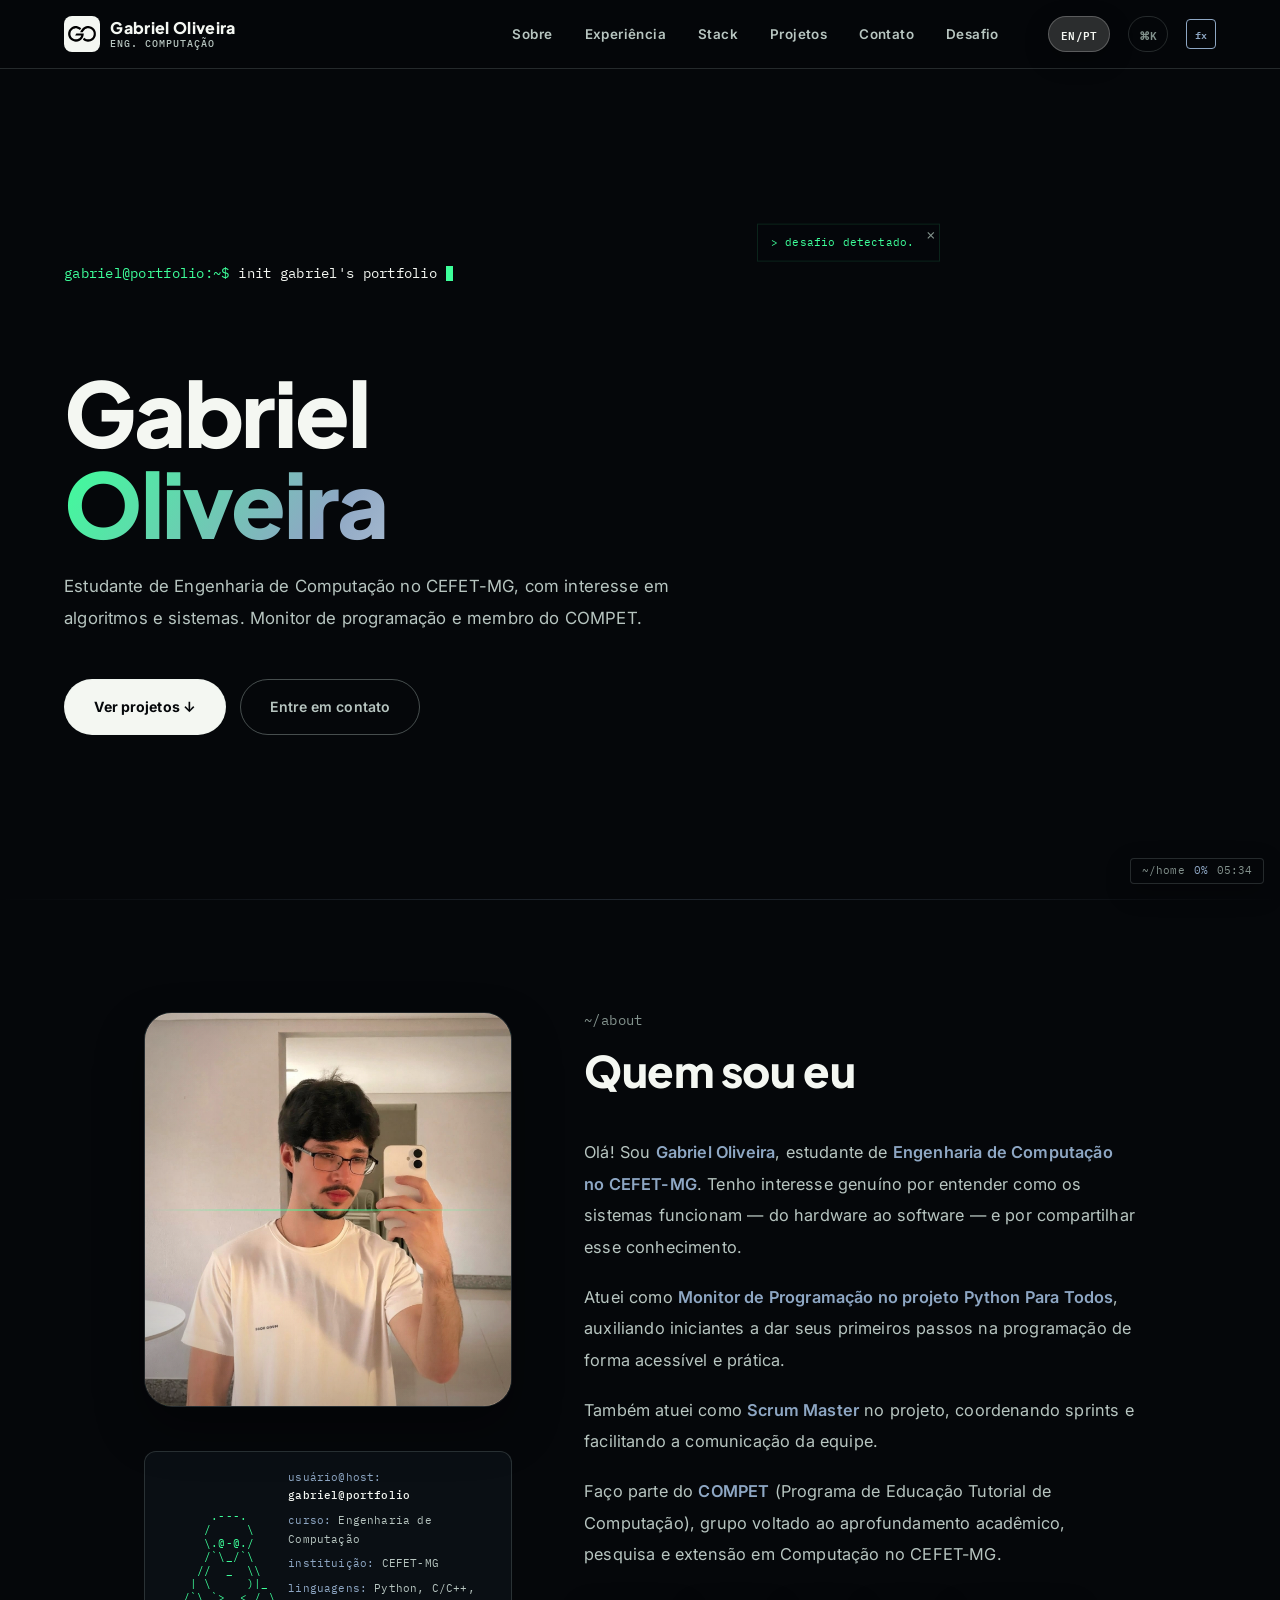
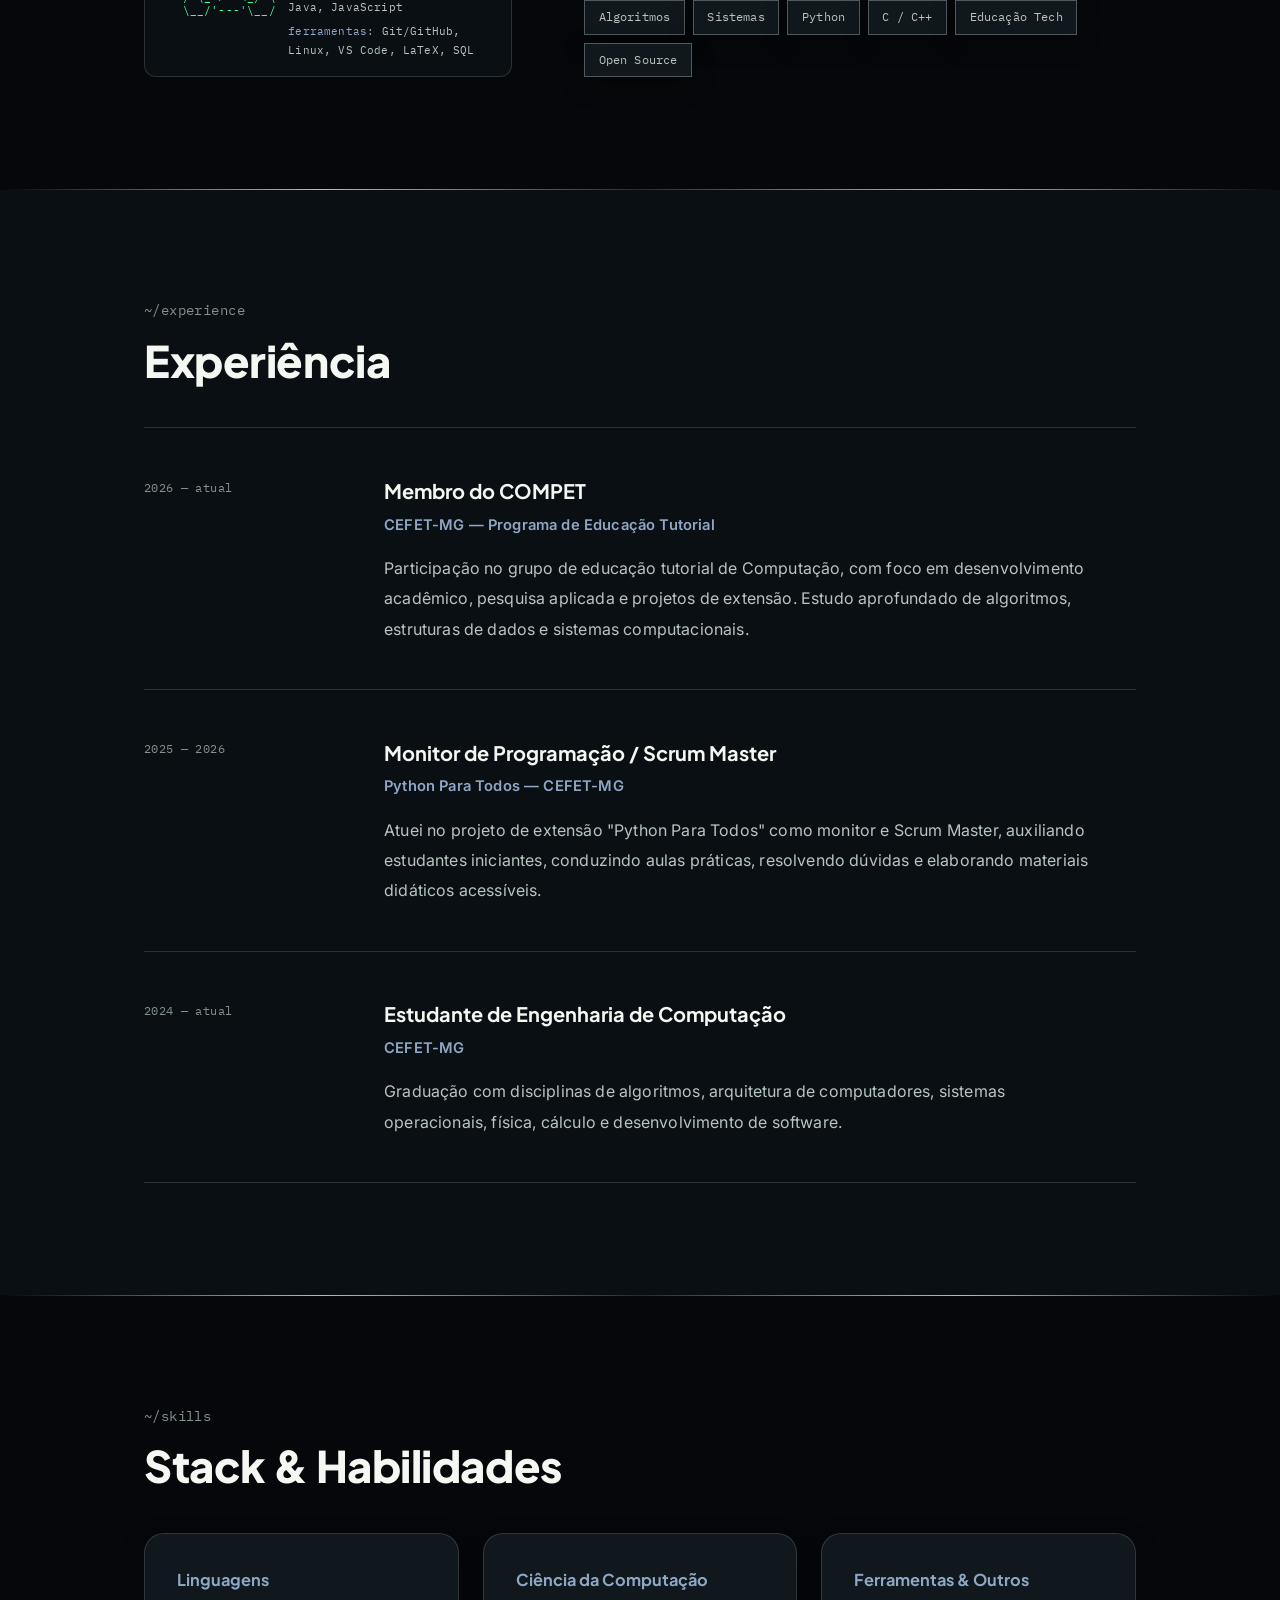
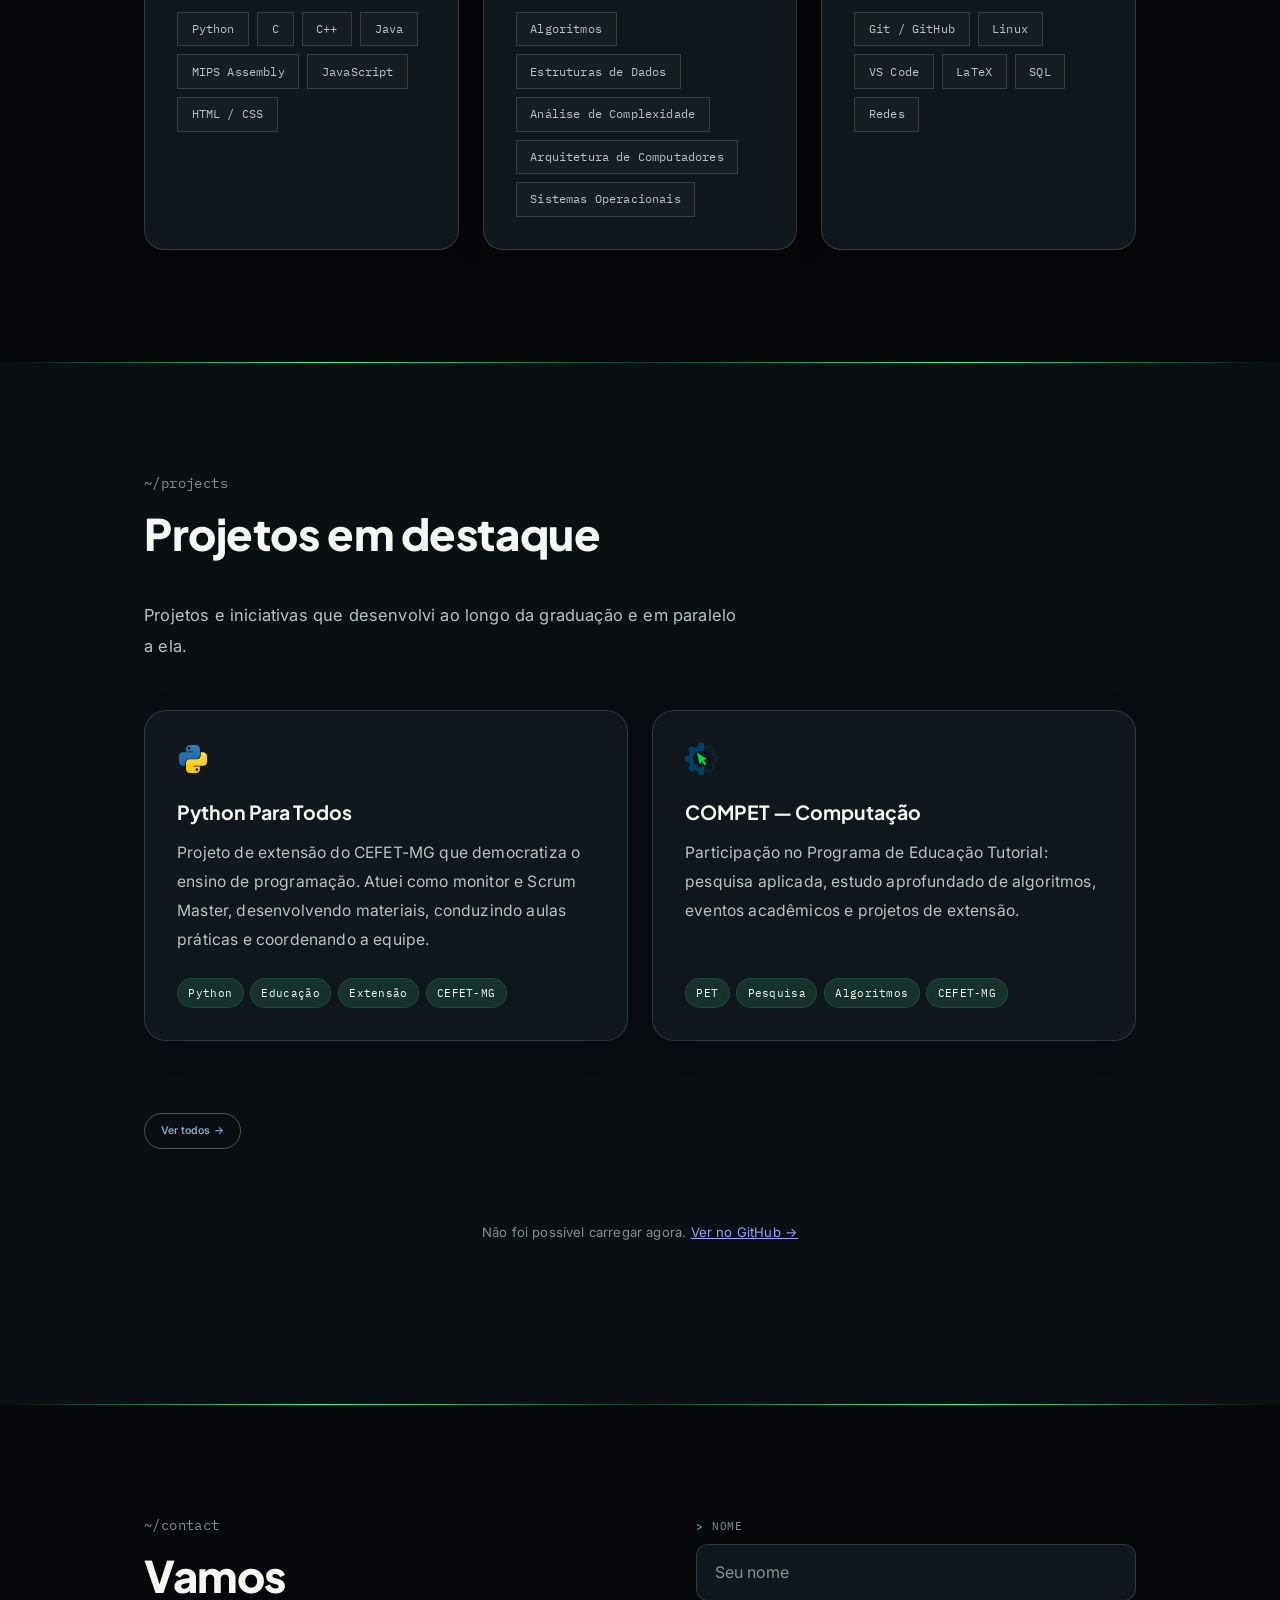
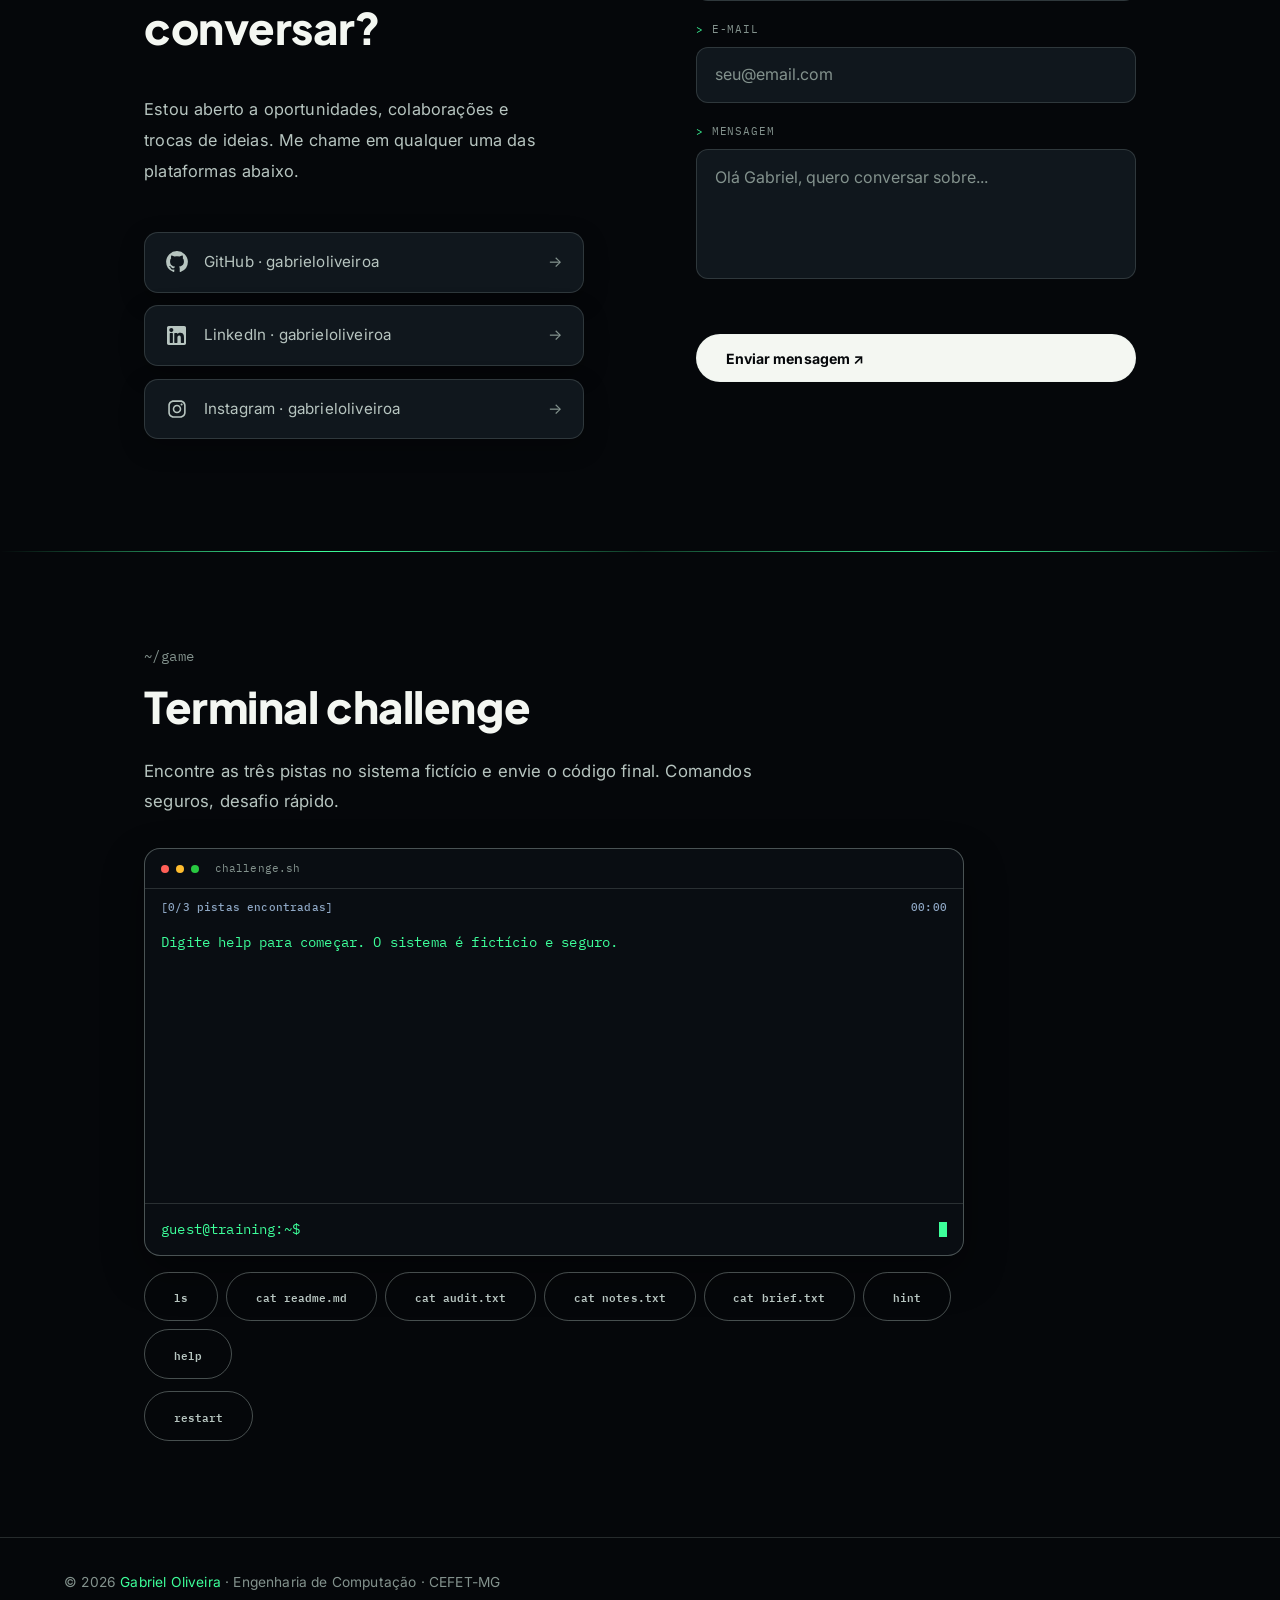
==== commit a71af9ab: "feat: add interactive robot hero experience Replace the hero photo with a pixel robot and add respon" ====
--- a/portfolio/index.html
+++ b/portfolio/index.html
@@ -9,7 +9,7 @@
   <link rel="icon" type="image/svg+xml" href="img/favicon-white.svg">
   <link rel="alternate icon" type="image/png" href="img/gologo.png">
   <link rel="apple-touch-icon" sizes="180x180" href="img/gologo.png">
-  <meta name="theme-color" content="#0c1117">
+  <meta name="theme-color" content="#05070a">
   <meta name="description" content="Portfólio de Gabriel Oliveira, estudante de Engenharia de Computação no CEFET-MG. Projetos, experiência, stack e contato.">
   <meta property="og:type" content="website">
   <meta property="og:title" content="Gabriel Oliveira — Engenharia de Computação">
@@ -23,631 +23,26 @@
   <meta property="og:locale" content="pt_BR">
   <meta name="author" content="Gabriel Oliveira">
   <link rel="canonical" href="https://gabrieloliveiroa.vercel.app/">
+  <link rel="stylesheet" href="css/tokens.css">
+  <link rel="stylesheet" href="css/base.css">
+  <link rel="stylesheet" href="css/layout.css">
+  <link rel="stylesheet" href="css/hero.css">
+  <link rel="stylesheet" href="css/components.css">
+  <link rel="stylesheet" href="css/responsive.css">
+  <link rel="stylesheet" href="css/challenge.css">
+  <link rel="stylesheet" href="css/effects.css">
+  <link rel="stylesheet" href="css/palette.css">
+  <link rel="stylesheet" href="css/sections.css">
+  <link rel="stylesheet" href="css/robot-assistant.css">
+  <link rel="stylesheet" href="css/boot.css">
+  <link rel="stylesheet" href="css/statusbar.css">
+  <link rel="stylesheet" href="css/neofetch.css">
 
   <title>Gabriel Oliveira — Engenharia de Computação</title>
-  
-  <style>
-    :root {
-      --bg:#f3f5f7; --bg2:#e8edf2; --bg3:#ffffff; --surface:#f7f9fc;
-      --border:rgba(31,41,55,0.14); --borderh:rgba(17,24,39,0.26);
-      --purple:#16263d; --plt:#314b6b; --pd:rgba(22,38,61,0.08);
-      --acc:#6f7d90; --text:#111827; --body:#364152; --muted:#5b6574; --dim:#808a97;
-      --ease:cubic-bezier(0.16,1,0.3,1);
-      --shadow-sm:0 8px 24px rgba(15,23,42,0.06);
-      --shadow-md:0 16px 40px rgba(15,23,42,0.10);
-    }
-    body.dark{
-      --bg:#0c1117; --bg2:#111720; --bg3:#161d27; --surface:#1b232e;
-      --border:rgba(148,163,184,0.20); --borderh:rgba(170,180,196,0.42);
-      --purple:#aeb9c7; --plt:#74849a; --pd:rgba(174,185,199,0.10);
-      --acc:#9caabd; --text:#eef2f6; --body:#c2cad6; --muted:#95a1b1; --dim:#758193;
-      --shadow-sm:0 8px 24px rgba(2,6,23,0.35);
-      --shadow-md:0 16px 40px rgba(2,6,23,0.5);
-    }
-    *,*::before,*::after{box-sizing:border-box;margin:0;padding:0}
-    html{scroll-behavior:smooth;scroll-padding-top:90px}
-    body{background:var(--bg);color:var(--text);font-family:'Inter',sans-serif;font-size:16px;line-height:1.75;letter-spacing:.01em;overflow-x:hidden;-webkit-font-smoothing:antialiased;text-rendering:optimizeLegibility}
-    p{text-wrap:pretty}
-    body::after{content:'';position:fixed;inset:0;background:
-      radial-gradient(circle at 10% 12%,rgba(49,75,107,.06),transparent 24%),
-      radial-gradient(circle at 90% 88%,rgba(111,125,144,.05),transparent 24%);
-      pointer-events:none;z-index:9990}
-    body::before{content:none}
-    ::selection{background:rgba(56,100,200,.25);color:inherit}
-    a:focus-visible,button:focus-visible,input:focus-visible,textarea:focus-visible{outline:2px solid var(--acc);outline-offset:3px}
-    @media (prefers-reduced-motion: reduce){
-      *,*::before,*::after{animation-duration:.01ms !important;animation-iteration-count:1 !important;transition-duration:.01ms !important;scroll-behavior:auto !important}
-    }
-    
-    .slbl{display:inline-flex;align-items:center;gap:.75rem;line-height:1;font-family:'IBM Plex Mono',monospace;font-size:.7rem;letter-spacing:.12em;text-transform:uppercase;color:var(--plt);margin-bottom:1rem;font-weight:500}
-    #cg{position:fixed;width:280px;height:280px;border-radius:50%;background:radial-gradient(circle,rgba(49,75,107,.08) 0%,transparent 72%);pointer-events:none;transform:translate(-50%,-50%);z-index:0}
-    
-    /* Header */
-    nav{position:fixed;top:0;left:0;right:0;z-index:200;display:flex;align-items:center;justify-content:space-between;padding:1rem 4rem;background:rgba(255,255,255,.97);border-bottom:1px solid var(--border)}
-    .nav-logo{display:flex;align-items:center;gap:.65rem;text-decoration:none;transition:opacity .2s}
-    .nav-logo:hover{opacity:.85}
-    .nav-logo-mono{width:36px;height:36px;background:var(--purple);border-radius:8px;display:flex;align-items:center;justify-content:center;flex-shrink:0;transition:background .3s;overflow:hidden}
-    .nav-logo-mono span{font-family:'Plus Jakarta Sans',sans-serif;font-size:13px;font-weight:800;color:#fff;letter-spacing:-.02em;line-height:1}
-    .nav-logo-img{width:100%;height:100%;object-fit:contain;padding:0;transform:scale(1.5);transform-origin:center;filter:invert(1) brightness(2.2);transition:filter .3s,transform .3s}
-    body.dark .nav-logo-mono{background:var(--acc)}
-    body.dark .nav-logo-mono span{color:var(--bg)}
-    body.dark .nav-logo-img{filter:none}
-    .nav-logo-text{display:flex;flex-direction:column;line-height:1}
-    .nav-logo-name{font-family:'Plus Jakarta Sans',sans-serif;font-size:1rem;font-weight:800;color:var(--text);letter-spacing:.02em;transition:color .3s}
-    .nav-logo-sub{font-family:'IBM Plex Mono',monospace;font-size:.6rem;font-weight:500;color:var(--muted);letter-spacing:.1em;text-transform:uppercase;margin-top:3px;transition:color .3s}
-    .nav-links{display:flex;gap:2rem;list-style:none;margin-right:2rem}
-    .nav-links a{font-family:'Inter',sans-serif;font-size:.84rem;font-weight:600;letter-spacing:.03em;text-transform:none;text-decoration:none;color:var(--muted);position:relative;transition:color .2s;padding:.25rem 0}
-    .nav-links a::after{content:'';position:absolute;bottom:-2px;left:0;width:0;height:1px;background:var(--purple);transition:width .25s var(--ease)}
-    .nav-links a:hover,.nav-links a.active{color:var(--plt)}
-    .nav-links a:hover::after,.nav-links a.active::after{width:100%}
-    .nav-actions{display:flex;align-items:center;gap:1.1rem}
-    .theme-toggle{width:36px;height:36px;border-radius:999px;border:1px solid var(--border);background:var(--bg3);color:var(--text);font-size:1rem;line-height:1;display:flex;align-items:center;justify-content:center;cursor:pointer;transition:transform .15s,background .2s,color .2s,border-color .2s,box-shadow .2s;box-shadow:var(--shadow-sm)}
-    .theme-toggle:hover{transform:translateY(-1px);border-color:var(--borderh);color:var(--plt);background:var(--surface)}
-    .theme-toggle:focus-visible{outline:none;box-shadow:0 0 0 3px var(--pd)}
-    .language-toggle{height:36px;padding:0 .7rem;border-radius:999px;border:1px solid var(--border);background:var(--bg3);color:var(--text);font-family:'IBM Plex Mono',monospace;font-size:.68rem;font-weight:600;letter-spacing:.04em;cursor:pointer;transition:transform .15s,background .2s,color .2s,border-color .2s,box-shadow .2s;box-shadow:var(--shadow-sm)}
-    .language-toggle:hover{transform:translateY(-1px);border-color:var(--borderh);color:var(--plt);background:var(--surface)}
-    .language-toggle:focus-visible{outline:none;box-shadow:0 0 0 3px var(--pd)}
-
-    body.dark nav{background:rgba(11,18,32,.92)}
-    body.dark .btnp{
-      background:linear-gradient(135deg,#2c3f5d 0%,#1b2d45 100%);
-      color:#f8fbff;
-      border:1px solid rgba(255,255,255,.18);
-      box-shadow:0 16px 38px rgba(0,0,0,.44),inset 0 1px 0 rgba(255,255,255,.14),0 0 0 1px rgba(157,177,210,.06);
-      opacity:1
-    }
-    body.dark .btnp::before{
-      background:linear-gradient(135deg,rgba(255,255,255,.18),rgba(165,196,255,.08),rgba(255,255,255,.06));
-    }
-    body.dark .btnp:hover{
-      filter:brightness(1.08);
-      box-shadow:0 20px 46px rgba(0,0,0,.52),inset 0 1px 0 rgba(255,255,255,.2),0 0 0 1px rgba(160,192,255,.12);
-    }
-    body.dark .btng{
-      background:rgba(255,255,255,.06);
-      color:var(--text);
-      border:1px solid rgba(255,255,255,.24);
-      box-shadow:inset 0 1px 0 rgba(255,255,255,.08),0 10px 24px rgba(0,0,0,.26);
-      opacity:1
-    }
-    body.dark .btng::before{
-      background:linear-gradient(135deg,rgba(255,255,255,.12),rgba(126,163,255,.08),rgba(255,255,255,.04));
-    }
-    body.dark .btng:hover{
-      background:rgba(255,255,255,.12);
-      color:#fff;
-      border-color:rgba(255,255,255,.4);
-      box-shadow:inset 0 1px 0 rgba(255,255,255,.12),0 14px 30px rgba(0,0,0,.34);
-    }
-    body.dark .theme-toggle{background:rgba(255,255,255,.16);color:var(--text);border-color:rgba(255,255,255,.24);opacity:1}
-    body.dark .theme-toggle:hover{background:rgba(255,255,255,.24);color:#fff;border-color:rgba(255,255,255,.36)}
-    body.dark .language-toggle{background:rgba(255,255,255,.16);color:var(--text);border-color:rgba(255,255,255,.24)}
-    body.dark .language-toggle:hover{background:rgba(255,255,255,.24);color:#fff;border-color:rgba(255,255,255,.36)}
-    
-    /* Hamburger Menu */
-    .hamburger-menu{display:none;width:32px;height:32px;background:none;border:none;cursor:pointer;align-items:center;justify-content:center;padding:0;transition:all .15s ease}
-    .hamburger-menu svg{width:24px;height:24px;stroke:var(--text);stroke-width:2;stroke-linecap:round;transition:all .4s var(--ease);fill:none}
-    .hamburger-menu svg line{transition:all .4s var(--ease);transform-origin:center}
-    .hamburger-menu.active svg line:nth-child(1){transform:rotate(45deg) translate(8px, 8px)}
-    .hamburger-menu.active svg line:nth-child(2){opacity:0}
-    .hamburger-menu.active svg line:nth-child(3){transform:rotate(-45deg) translate(7px, -7px)}
-    
-    .mobile-menu{position:fixed;top:0;left:0;right:0;bottom:0;background:var(--bg);z-index:150;display:flex;flex-direction:column;padding-top:5rem;overflow-y:auto;opacity:0;pointer-events:none;transform:translateX(-100%);transition:opacity .4s var(--ease),transform .4s var(--ease)}
-    .mobile-menu.active{opacity:1;pointer-events:auto;transform:translateX(0)}
-    .mobile-menu .close-menu{position:absolute;top:1.25rem;right:1rem;width:32px;height:32px;background:none;border:none;font-size:1.5rem;color:var(--text);cursor:pointer;display:flex;align-items:center;justify-content:center;padding:0}
-    .mobile-nav-links{list-style:none;display:flex;flex-direction:column;gap:0;padding:0 1rem}
-    .mobile-nav-links li{border-bottom:1px solid var(--border)}
-    .mobile-nav-links a{display:block;padding:1.2rem 0;font-size:.95rem;color:var(--text);text-decoration:none;font-weight:500;transition:color .2s}
-    .mobile-nav-links a:active{color:var(--plt)}
-    
-    body.dark .mobile-menu{background:var(--bg)}
-    body.dark .mobile-menu .close-menu{color:var(--text)}
-    body.dark .hamburger-menu svg{stroke:var(--text)}
-    body.dark .mobile-nav-links li{border-bottom-color:rgba(255,255,255,.1)}
-    body.dark .mobile-nav-links a{color:var(--text)}
-    
-    section{position:relative;z-index:1}
-    .inner{max-width:1120px;margin:0 auto;padding:7rem 4rem}
-    .slbl::before{content:'';flex:0 0 auto;width:28px;height:0;border-top:1px solid var(--purple)}
-    .stit{font-family:'Plus Jakarta Sans',sans-serif;font-size:clamp(2rem,3.4vw,2.8rem);font-weight:800;letter-spacing:-.01em;line-height:1.2;color:var(--text);margin-bottom:2.5rem;text-transform:none}
-    .divider{width:100%;height:1px;background:linear-gradient(90deg,transparent,var(--purple),rgba(111,125,144,.26),var(--purple),transparent)}
-    .reveal{opacity:0;transform:translateY(28px);transition:opacity .8s var(--ease),transform .8s var(--ease)}
-    .reveal.visible{opacity:1;transform:none}
-    .stagger>*{opacity:0;transform:translateY(22px);transition:opacity .7s var(--ease),transform .7s var(--ease)}
-    .stagger.visible>*:nth-child(1){opacity:1;transform:none;transition-delay:.05s}
-    .stagger.visible>*:nth-child(2){opacity:1;transform:none;transition-delay:.17s}
-    .stagger.visible>*:nth-child(3){opacity:1;transform:none;transition-delay:.29s}
-    .stagger.visible>*:nth-child(4){opacity:1;transform:none;transition-delay:.41s}
-    .stagger.visible>*:nth-child(5){opacity:1;transform:none;transition-delay:.53s}
-    
-    /* HERO — dark aesthetic */
-    #hero{
-      min-height:100vh;display:flex;align-items:center;
-      padding:0 4rem;padding-top:6rem;overflow:hidden;
-      background:#080c12;
-      position:relative;
-    }
-
-    /* Noise texture overlay via SVG data URI */
-    #hero::before{
-      content:'';position:absolute;inset:0;
-      background-image:url("data:image/svg+xml,%3Csvg viewBox='0 0 256 256' xmlns='http://www.w3.org/2000/svg'%3E%3Cfilter id='n'%3E%3CfeTurbulence type='fractalNoise' baseFrequency='0.9' numOctaves='4' stitchTiles='stitch'/%3E%3C/filter%3E%3Crect width='100%25' height='100%25' filter='url(%23n)' opacity='1'/%3E%3C/svg%3E");
-      background-size:180px 180px;
-      opacity:.028;
-      pointer-events:none;z-index:0;
-    }
-
-    /* Mesh gradient blobs — cold blue/indigo palette */
-    .hmesh{position:absolute;inset:0;pointer-events:none;overflow:hidden;z-index:0}
-    .hmesh-blob{position:absolute;border-radius:50%;filter:blur(90px)}
-    .hb1{width:700px;height:700px;
-      background:radial-gradient(circle,rgba(56,100,200,.22) 0%,transparent 70%);
-      top:-180px;right:-120px;
-      animation:bDrift 20s ease-in-out infinite}
-    .hb2{width:500px;height:500px;
-      background:radial-gradient(circle,rgba(100,140,255,.15) 0%,transparent 70%);
-      bottom:-80px;left:-80px;
-      animation:bDrift 16s ease-in-out 4s infinite reverse}
-    .hb3{width:380px;height:380px;
-      background:radial-gradient(circle,rgba(30,60,140,.18) 0%,transparent 70%);
-      top:38%;left:52%;
-      animation:bDrift 12s ease-in-out 2s infinite}
-    @keyframes bDrift{
-      0%,100%{transform:translate(0,0) scale(1)}
-      33%{transform:translate(24px,-20px) scale(1.03)}
-      66%{transform:translate(-16px,16px) scale(.97)}
-    }
-
-    /* Horizontal light sweep */
-    .hbeam{
-      position:absolute;top:0;left:50%;width:1px;height:100%;
-      background:linear-gradient(180deg,transparent 0%,rgba(100,140,255,.12) 30%,rgba(140,180,255,.18) 50%,rgba(100,140,255,.12) 70%,transparent 100%);
-      transform:translateX(-50%);
-      z-index:0;
-      pointer-events:none;
-    }
-
-    /* Bottom edge line */
-    .hero-runes{
-      position:absolute;bottom:0;left:0;right:0;height:1px;
-      background:linear-gradient(90deg,transparent 0%,rgba(100,140,255,.35) 30%,rgba(180,210,255,.5) 50%,rgba(100,140,255,.35) 70%,transparent 100%);
-      opacity:1;
-    }
-
-    .hc{position:relative;z-index:2;max-width:780px}
-
-    /* HERO PORTRAIT — círculo interativo com foto (diferente da seção Sobre) */
-    .hero-portrait{position:absolute;right:6rem;top:50%;transform:translateY(-50%);z-index:3;display:flex;align-items:center;justify-content:center;width:260px;height:260px;pointer-events:auto}
-    .hero-portrait .portrait{position:relative;width:100%;height:100%;border-radius:50%;overflow:hidden;background:linear-gradient(180deg,#07111a 0%,#08121a 100%);display:block;box-shadow:0 22px 54px rgba(2,6,23,0.6),0 6px 18px rgba(100,160,255,0.12);border:1px solid rgba(255,255,255,0.04);transform:perspective(1200px) translateZ(0);transition:transform .25s var(--ease),box-shadow .25s var(--ease);will-change:transform}
-    .hero-portrait .portrait img{width:100%;height:100%;object-fit:cover;display:block;transition:transform .28s var(--ease)}
-    /* deixar a foto mais viva */
-    .hero-portrait .portrait img{filter:brightness(1.08) saturate(1.06);opacity:1}
-    .portrait-ring{position:absolute;inset:-10px;border-radius:50%;pointer-events:none;background:conic-gradient(from 0deg, rgba(120,160,255,0.18), transparent 30%, rgba(180,210,255,0.22));filter:blur(8px);opacity:.95;animation:ringSpin 8s linear infinite;transition:opacity .25s}
-    @keyframes ringSpin{to{transform:rotate(360deg)}}
-    .hero-portrait:hover .portrait{transform:scale(1.03)}
-    .hero-portrait:active .portrait{transform:scale(.99)}
-    .hero-portrait .portrait::after{content:'';position:absolute;inset:0;border-radius:50%;box-shadow:0 0 42px rgba(120,160,255,0.12);opacity:0;transition:opacity .25s}
-    .hero-portrait:hover .portrait::after{opacity:1}
-    .hero-portrait .orbiter{position:absolute;width:8px;height:8px;border-radius:50%;background:#fff;top:8%;left:50%;transform-origin:center;animation:orbit 6s linear infinite;box-shadow:0 0 10px rgba(255,255,255,.95),0 0 18px rgba(255,255,255,.45)}
-    @keyframes orbit{0%{transform:rotate(0) translateX(90px) rotate(0)}50%{transform:rotate(180deg) translateX(90px) rotate(-180deg)}100%{transform:rotate(360deg) translateX(90px) rotate(-360deg)}}
-    .pp-ripple{position:absolute;border-radius:50%;background:rgba(255,255,255,0.12);transform:scale(0);pointer-events:none;animation:ripple .7s ease-out}
-    @keyframes ripple{to{transform:scale(3);opacity:0}}
-
-    /* STARFIELD — apenas pontos brancos e estrelas cadentes */
-    .starfield{position:absolute;inset:0;z-index:1;pointer-events:none;overflow:hidden}
-    .starfield .stars{position:absolute;inset:0;pointer-events:none}
-    .starfield .stars .star{position:absolute;border-radius:50%;background:rgba(255,255,255,1);box-shadow:0 0 10px rgba(255,255,255,0.82),0 0 18px rgba(255,255,255,0.22);will-change:transform,opacity,box-shadow,filter;transform:translate(0,0);animation:floatStar var(--dur) ease-in-out infinite alternate,starTwinkle var(--twinkDur) ease-in-out var(--twinkDelay) infinite,starPulse var(--pulseDur) ease-in-out var(--pulseDelay) infinite;opacity:var(--op)}
-    @keyframes floatStar{from{transform:translate(0,0)}to{transform:translate(var(--tx),var(--ty))}}
-    @keyframes starTwinkle{0%,100%{opacity:calc(var(--op)*0.7)}50%{opacity:var(--op)}}
-    @keyframes starPulse{0%,100%{box-shadow:0 0 6px rgba(255,255,255,0.58),0 0 12px rgba(255,255,255,0.14);filter:brightness(1)}50%{box-shadow:0 0 16px rgba(255,255,255,1),0 0 30px rgba(255,255,255,0.55);filter:brightness(1.22)}}
-    /* Badge — glassmorphism on dark */
-    .hbadge{
-      display:inline-flex;align-items:center;gap:.55rem;
-      font-family:'IBM Plex Mono',monospace;font-size:.68rem;letter-spacing:.1em;text-transform:uppercase;
-      color:rgba(160,190,255,.85);
-      border:1px solid rgba(120,160,255,.22);
-      padding:.48rem 1.05rem;
-      background:rgba(100,140,255,.08);
-      backdrop-filter:blur(12px);
-      border-radius:999px;
-      margin-bottom:2rem;
-      opacity:0;animation:hIn .7s .1s var(--ease) forwards;
-    }
-    .hbadge::before{content:'◈';color:rgba(140,180,255,.7)}
-
-    h1.hn{
-      font-family:'Plus Jakarta Sans',sans-serif;
-      font-size:clamp(3rem,7.5vw,5.6rem);font-weight:800;
-      line-height:1.02;letter-spacing:-.025em;
-      color:#f0f4ff;
-      margin-bottom:1.4rem;
-      opacity:0;animation:hIn .8s .25s var(--ease) forwards;
-      text-transform:none;
-    }
-
-    /* Gradient text — cool blue-to-indigo */
-    .grad{
-      display:block;
-      background:linear-gradient(125deg,#3984ee 0%,#7ac3ff 45%,#c5d8ff 100%);
-      -webkit-background-clip:text;-webkit-text-fill-color:transparent;background-clip:text;
-    }
-
-    .hdesc{
-      font-size:1.05rem;font-weight:400;
-      color:rgba(180,200,240,.72);
-      line-height:1.9;max-width:56ch;margin-bottom:2.8rem;
-      opacity:0;animation:hIn .8s .4s var(--ease) forwards;
-    }
-
-    .hctas{display:flex;gap:.9rem;flex-wrap:wrap;opacity:0;animation:hIn .8s .55s var(--ease) forwards}
-
-    /* Primary CTA — white */
-    .btnp{
-      position:relative;isolation:isolate;display:inline-flex;align-items:center;gap:.5rem;padding:.9rem 1.8rem;
-      background:linear-gradient(180deg,#ffffff 0%,#edf4ff 100%);color:#0c1424;
-      font-family:'Inter',sans-serif;font-size:.88rem;letter-spacing:.005em;text-transform:none;text-decoration:none;
-      border:1px solid rgba(17,24,39,.06);border-radius:999px;cursor:pointer;overflow:hidden;
-      transition:transform .18s var(--ease),box-shadow .22s var(--ease),background .22s var(--ease),border-color .22s var(--ease),color .22s var(--ease),filter .22s ease;
-      font-weight:700;
-      box-shadow:0 0 0 1px rgba(255,255,255,.16),0 12px 28px rgba(15,23,42,.18),0 4px 12px rgba(100,160,255,.12),inset 0 1px 0 rgba(255,255,255,.9);
-    }
-    .btnp::before{
-      content:'';position:absolute;inset:0;background:linear-gradient(135deg,rgba(255,255,255,.72),rgba(138,180,255,.12),rgba(255,255,255,.22));
-      opacity:0;transition:opacity .25s ease;z-index:-1
-    }
-    .btnp:hover{
-      transform:translateY(-2px) scale(1.01);background:linear-gradient(180deg,#ffffff 0%,#f5f9ff 100%);border-color:rgba(103,146,219,.32);filter:saturate(1.04);
-      box-shadow:0 0 0 1px rgba(255,255,255,.16),0 18px 40px rgba(15,23,42,.22),0 8px 22px rgba(100,160,255,.16),inset 0 1px 0 rgba(255,255,255,.95)
-    }
-    .btnp:hover::before{opacity:1}
-
-    /* Ghost CTA — glassmorphism */
-    .btng{
-      position:relative;isolation:isolate;display:inline-flex;align-items:center;gap:.5rem;padding:.9rem 1.8rem;
-      background:rgba(255,255,255,.06);color:rgba(200,220,255,.8);
-      font-family:'Inter',sans-serif;font-size:.88rem;letter-spacing:.005em;text-transform:none;text-decoration:none;
-      border:1px solid rgba(255,255,255,.14);border-radius:999px;cursor:pointer;overflow:hidden;
-      transition:color .22s var(--ease),border-color .22s var(--ease),background .22s var(--ease),transform .18s var(--ease),box-shadow .22s var(--ease),filter .22s ease;
-      font-weight:600;backdrop-filter:blur(10px);box-shadow:inset 0 1px 0 rgba(255,255,255,.08),0 10px 18px rgba(2,6,23,.12);
-    }
-    .btng::before{
-      content:'';position:absolute;inset:0;background:linear-gradient(135deg,rgba(255,255,255,.14),rgba(126,163,255,.08),rgba(255,255,255,.04));
-      opacity:0;transition:opacity .25s ease;z-index:-1
-    }
-    .btng:hover{
-      color:#fff;border-color:rgba(176,207,255,.38);background:rgba(255,255,255,.11);transform:translateY(-2px);filter:saturate(1.05);
-      box-shadow:inset 0 1px 0 rgba(255,255,255,.12),0 16px 32px rgba(2,6,23,.2)
-    }
-    .btng:hover::before{opacity:1}
-
-    .hscroll{
-      position:absolute;bottom:2.5rem;left:4rem;
-      display:flex;align-items:center;gap:1rem;
-      font-family:'IBM Plex Mono',monospace;font-size:.62rem;letter-spacing:.1em;text-transform:uppercase;
-      color:rgba(140,165,220,.5);
-      opacity:0;animation:hIn .7s 1.1s forwards;
-    }
-    .sbar{width:48px;height:1px;background:rgba(140,165,220,.25);position:relative;overflow:hidden}
-    .sbar::after{
-      content:'';position:absolute;top:0;left:-100%;width:100%;height:100%;
-      background:rgba(150,190,255,.6);
-      animation:sbarAnim 2.2s 1.5s ease-in-out infinite;
-    }
-    @keyframes hIn{from{opacity:0;transform:translateY(22px)}to{opacity:1;transform:none}}
-    @keyframes sbarAnim{from{left:-100%}to{left:100%}}
-    
-    /* SOBRE */
-    #sobre{background:var(--bg)}
-    .sgrid{display:grid;grid-template-columns:1fr 1.5fr;gap:6rem;align-items:center}
-    .avbox{position:relative;width:100%;aspect-ratio:1;background:radial-gradient(circle at 50% 35%,rgba(22,38,61,.20) 0%,rgba(247,249,252,.96) 55%,rgba(232,237,242,1) 100%);border:1px solid rgba(80,85,90,.11);border-radius:28px;display:flex;align-items:center;justify-content:center;font-size:5.5rem;overflow:hidden;box-shadow:0 22px 48px rgba(15,23,42,.09),0 0 0 1px rgba(255,255,255,.26) inset}
-    .avbox::before{content:'';position:absolute;inset:0;background:linear-gradient(180deg,rgba(7,12,18,.14) 0%,transparent 44%,rgba(7,12,18,.08) 100%);pointer-events:none}
-    .avbox::after{content:'';position:absolute;inset:0;border-radius:inherit;background:radial-gradient(circle at 50% 40%,rgba(0,0,0,0) 46%,rgba(7,12,18,.10) 100%);pointer-events:none}
-    body.dark .avbox{background:radial-gradient(circle at 50% 35%,rgba(100,140,255,.14) 0%,rgba(22,29,41,.96) 58%,rgba(13,18,26,1) 100%);border-color:rgba(255,255,255,.10);box-shadow:0 22px 48px rgba(0,0,0,.34),0 0 0 1px rgba(255,255,255,.04) inset}
-    body.dark .avbox::before{background:linear-gradient(180deg,rgba(255,255,255,.06) 0%,transparent 42%,rgba(255,255,255,.03) 100%)}
-    body.dark .avbox::after{background:radial-gradient(circle at 50% 40%,rgba(0,0,0,0) 46%,rgba(0,0,0,.34) 100%)}
-    .cb{position:absolute;width:22px;height:22px;border-color:var(--purple);border-style:solid}
-    .cb.tl{top:-1px;left:-1px;border-width:2px 0 0 2px}.cb.tr{top:-1px;right:-1px;border-width:2px 2px 0 0}
-    .cb.bl{bottom:-1px;left:-1px;border-width:0 0 2px 2px}.cb.br{bottom:-1px;right:-1px;border-width:0 2px 2px 0}
-    .avsc{position:absolute;left:0;right:0;height:2px;background:linear-gradient(90deg,transparent,var(--purple),transparent);animation:avs 3s ease-in-out infinite;opacity:.55}
-    @keyframes avs{0%{top:0%;opacity:0}10%{opacity:.55}90%{opacity:.55}100%{top:100%;opacity:0}}
-    .sbody p{font-size:1.02rem;color:var(--body);line-height:1.95;max-width:66ch;margin-bottom:1.1rem}
-    .sbody strong{color:var(--plt);font-weight:600}
-    .tagrow{display:flex;flex-wrap:wrap;gap:.5rem;margin-top:1.8rem}
-    .tag{font-family:'IBM Plex Mono',monospace;font-size:.73rem;padding:.38rem .85rem;background:var(--bg3);border:1px solid var(--borderh);color:var(--muted);cursor:default;box-shadow:var(--shadow-sm);transition:all .2s}
-    .tag:hover{color:var(--plt);border-color:var(--purple);background:var(--surface)}
-    
-    /* EXP */
-    #experiencia{background:var(--bg2)}
-    .explist{border-top:1px solid var(--border)}
-    .expitem{display:grid;grid-template-columns:200px 1fr;gap:2.5rem;padding:2.8rem 0;border-bottom:1px solid var(--border);position:relative}
-    .expitem::before{content:'';position:absolute;left:-2rem;top:0;bottom:0;width:2px;background:transparent;transition:background .3s}
-    .expitem:hover::before{background:var(--purple)}
-    .epper{font-family:'IBM Plex Mono',monospace;font-size:.74rem;letter-spacing:.03em;color:var(--dim);padding-top:.3rem}
-    .erole{font-family:'Plus Jakarta Sans',sans-serif;font-size:1.25rem;font-weight:700;color:var(--text);margin-bottom:.3rem;letter-spacing:0;text-transform:none}
-    .eco{font-size:.92rem;font-weight:600;color:var(--plt);margin-bottom:.9rem}
-    .edesc{font-size:1rem;color:var(--body);line-height:1.9;max-width:72ch}
-    
-    /* SKILLS */
-    #habilidades{background:var(--bg)}
-    .skillsgrid{display:grid;grid-template-columns:repeat(auto-fit,minmax(290px,1fr));gap:1.5rem}
-    .skillcard{background:var(--bg3);border:1px solid var(--border);border-radius:20px;padding:2rem;position:relative;overflow:hidden;transition:border-color .3s,transform .25s,box-shadow .3s;box-shadow:var(--shadow-sm)}
-    .skillcard:hover{border-color:var(--borderh);transform:translateY(-4px);box-shadow:var(--shadow-md)}
-    .skillcard::after{content:'';position:absolute;bottom:0;left:0;right:0;height:2px;background:linear-gradient(90deg,var(--purple),var(--acc));transform:scaleX(0);transform-origin:left;transition:transform .4s var(--ease)}
-    .skillcard:hover::after{transform:scaleX(1)}
-    .scat{font-family:'Plus Jakarta Sans',sans-serif;font-size:1.02rem;letter-spacing:0;text-transform:none;color:var(--plt);margin-bottom:1.1rem;font-weight:700}
-    .chips{display:flex;flex-wrap:wrap;gap:.5rem}
-    .chip{font-family:'IBM Plex Mono',monospace;font-size:.73rem;padding:.38rem .85rem;background:var(--surface);border:1px solid var(--border);color:var(--muted);cursor:default;transition:all .2s}
-    .chip:hover{color:var(--plt);border-color:var(--purple);background:var(--pd)}
-    
-    /* PROJECTS */
-    #projetos{background:var(--bg2)}
-    .pintro{font-size:1.03rem;color:var(--body);line-height:1.9;max-width:62ch;margin-bottom:3rem}
-    .pgrid{display:grid;grid-template-columns:repeat(auto-fit,minmax(310px,1fr));gap:1.5rem;margin-bottom:4.5rem}
-    .pcard{background:var(--bg3);border:1px solid var(--border);border-radius:22px;padding:2rem;display:flex;flex-direction:column;position:relative;overflow:hidden;transition:border-color .3s,transform .25s,box-shadow .3s;box-shadow:var(--shadow-sm)}
-    .pcard:hover{border-color:var(--borderh);transform:translateY(-5px);box-shadow:var(--shadow-md)}
-    .pcard::before{content:'';position:absolute;top:0;left:0;right:0;height:1px;background:linear-gradient(90deg,transparent,var(--purple),transparent);opacity:0;transition:opacity .3s}
-    .pcard:hover::before{opacity:1}
-    .picon{display:flex;align-items:center;justify-content:flex-start;margin-bottom:1.2rem}
-    .picon img{width:2rem;height:2rem;display:block}
-    .pname{font-family:'Plus Jakarta Sans',sans-serif;font-size:1.22rem;font-weight:700;color:var(--text);margin-bottom:.6rem;letter-spacing:0;text-transform:none}
-    .pdesc{font-size:.98rem;color:var(--body);line-height:1.85;flex:1;margin-bottom:1.5rem}
-    .ptags{display:flex;flex-wrap:wrap;gap:.4rem}
-    .ptag{font-family:'IBM Plex Mono',monospace;font-size:.66rem;letter-spacing:.03em;padding:.28rem .65rem;background:var(--pd);border:1px solid rgba(49,75,107,.28);color:var(--plt);border-radius:999px;transition:transform .2s var(--ease),background .2s var(--ease),border-color .2s var(--ease),box-shadow .2s var(--ease),color .2s var(--ease)}
-    .ptag:hover{transform:translateY(-2px);background:var(--surface);border-color:var(--purple);color:var(--text);box-shadow:0 8px 18px rgba(15,23,42,.10)}
-    .rbar{display:flex;align-items:center;justify-content:space-between;margin-bottom:1.5rem}
-    .rbar .btng{color:var(--plt)}
-    .rbar .btng:hover{color:var(--plt)}
-    .rgrid{display:grid;grid-template-columns:repeat(auto-fill,minmax(285px,1fr));gap:1rem}
-    .rcard{background:var(--bg3);border:1px solid var(--border);border-radius:16px;padding:1.5rem;display:flex;flex-direction:column;gap:.6rem;text-decoration:none;color:inherit;transition:border-color .25s,transform .2s,box-shadow .25s;box-shadow:var(--shadow-sm)}
-    .rcard:hover{border-color:var(--borderh);transform:translateY(-3px);box-shadow:0 12px 28px rgba(15,23,42,.12)}
-    .rhd{display:flex;align-items:center;gap:.6rem}
-    .rico{color:var(--dim);font-size:.9rem}
-    .rnm{font-family:'Plus Jakarta Sans',sans-serif;font-size:1rem;font-weight:700;color:var(--plt);letter-spacing:0}
-    .rds{font-size:.9rem;color:var(--body);line-height:1.75;flex:1}
-    .rmeta{display:flex;gap:1rem;font-family:'IBM Plex Mono',monospace;font-size:.68rem;color:var(--dim);align-items:center}
-    .ld{display:inline-block;width:8px;height:8px;border-radius:50%;margin-right:4px}
-    .rph{color:var(--dim);font-size:.82rem;grid-column:1/-1;text-align:center;padding:3rem}
-    
-    /* CONTACT */
-    #contato{background:var(--bg)}
-    .ctgrid{display:grid;grid-template-columns:1fr 1fr;gap:7rem;align-items:start}
-    .cttag{font-size:1.02rem;color:var(--body);line-height:1.9;max-width:56ch;margin-bottom:2.8rem}
-    .soclist{display:flex;flex-direction:column;gap:.8rem}
-    .soci{display:flex;align-items:center;gap:1rem;text-decoration:none;color:var(--body);font-size:.95rem;padding:1rem 1.3rem;border:1px solid var(--border);border-radius:14px;background:var(--bg3);transition:all .2s;box-shadow:var(--shadow-sm)}
-    .soci:hover{color:var(--plt);border-color:var(--purple);background:var(--pd)}
-    .sico{width:22px;height:22px;display:flex;align-items:center;justify-content:center;flex-shrink:0;font-size:1rem}
-    .social-icon{width:100%;height:100%;display:block;background-color:currentColor;transition:transform .3s var(--ease);-webkit-mask-position:center;-webkit-mask-repeat:no-repeat;-webkit-mask-size:contain;mask-position:center;mask-repeat:no-repeat;mask-size:contain}
-    .social-icon-github{-webkit-mask-image:url('img/github-svgrepo-com.svg');mask-image:url('img/github-svgrepo-com.svg');transform:scale(1.08)}
-    .social-icon-linkedin{-webkit-mask-image:url('img/linkedin-svgrepo-com.svg');mask-image:url('img/linkedin-svgrepo-com.svg');-webkit-mask-size:88% 88%;mask-size:88% 88%}
-    .social-icon-instagram{-webkit-mask-image:url('img/instagram-logo-facebook-2-svgrepo-com.svg');mask-image:url('img/instagram-logo-facebook-2-svgrepo-com.svg');transform:scale(1.06)}
-    .soci:hover .social-icon{transform:scale(1.15)}
-    .stxt{flex:1}
-    .sarr{color:var(--dim);transition:transform .2s}
-    .soci:hover .sarr{transform:translateX(5px);color:var(--purple)}
-    .cform{display:flex;flex-direction:column;gap:1.2rem}
-    .fg{display:flex;flex-direction:column;gap:.5rem}
-    .fl{font-family:'IBM Plex Mono',monospace;font-size:.68rem;letter-spacing:.08em;text-transform:uppercase;color:var(--dim)}
-    .fi,.fta{background:var(--bg3);border:1px solid var(--border);border-radius:12px;color:var(--text);font-family:'Inter',sans-serif;font-size:1rem;line-height:1.6;padding:.9rem 1.1rem;outline:none;resize:none;transition:border-color .2s,box-shadow .2s}
-    .fi::placeholder,.fta::placeholder{color:var(--dim)}
-    .fi:focus,.fta:focus{border-color:var(--purple);box-shadow:0 0 0 3px rgba(56,100,200,.22)}
-    .fta{height:130px}
-    .fst{font-size:.86rem;color:var(--plt);min-height:1.2em}
-    footer{background:var(--bg);border-top:1px solid var(--border);padding:2rem 4rem;display:flex;align-items:center;justify-content:space-between}
-    .ft{font-size:.86rem;color:var(--dim)}
-    .ft span{color:var(--purple)}
-    
-    /* SNAKE */
-    #snake-section{background:var(--bg2)}
-    .snintro{font-size:1rem;color:var(--body);line-height:1.85;max-width:62ch;margin-bottom:2.5rem}
-    .snwrap{display:flex;gap:3rem;align-items:flex-start;flex-wrap:wrap}
-    #snc{display:block;border:1px solid var(--border);background:var(--bg3);box-shadow:0 18px 42px rgba(15,23,42,.12),inset 0 0 0 1px rgba(255,255,255,.75);image-rendering:auto;border-radius:0}
-    .snside{flex:1;min-width:220px;display:flex;flex-direction:column;gap:1.5rem}
-    .snscbox{background:var(--bg3);border:1px solid var(--border);border-radius:16px;padding:1.5rem 2rem;box-shadow:var(--shadow-sm)}
-    .snlbl{font-family:'IBM Plex Mono',monospace;font-size:.64rem;letter-spacing:.08em;text-transform:uppercase;color:var(--dim);margin-bottom:.3rem}
-    .snnum{font-family:'Plus Jakarta Sans',sans-serif;font-size:2.8rem;font-weight:800;color:var(--plt);line-height:1}
-    .snhi{font-family:'IBM Plex Mono',monospace;font-size:.78rem;color:var(--muted);margin-top:.5rem}
-    .snst{font-family:'IBM Plex Mono',monospace;font-size:.84rem;color:var(--muted);line-height:1.7}
-    .snst .str{color:var(--plt)}.snst .stg{color:#6f8a78}.snst .sto{color:#8f5f66}
-    .snctrls{display:grid;grid-template-columns:repeat(3,44px);grid-template-rows:repeat(3,44px);gap:4px;justify-content:start}
-    .scb{width:44px;height:44px;background:var(--bg3);border:1px solid var(--border);border-radius:4px;color:var(--muted);font-size:1rem;cursor:pointer;display:flex;align-items:center;justify-content:center;transition:all .15s;user-select:none}
-    .scb:hover,.scb:active{background:var(--pd);border-color:var(--purple);color:var(--plt)}
-    .scup{grid-column:2;grid-row:1}.sclf{grid-column:1;grid-row:2}.scok{grid-column:2;grid-row:2;font-size:.66rem;color:var(--plt)}.scrt{grid-column:3;grid-row:2}.scdn{grid-column:2;grid-row:3}
-    .snhint{font-family:'IBM Plex Mono',monospace;font-size:.68rem;letter-spacing:.02em;color:var(--dim);line-height:1.9}
-
-    .divider{opacity:.65}
-
-    .avbox img {position:relative;z-index:1;transition: transform 0.3s ease, filter 0.3s ease;filter:brightness(.94) contrast(1.04) saturate(.98)}
-    .avbox:hover img {transform: scale(1.02);filter:brightness(.98) contrast(1.05) saturate(1)}
-    
-    /* LAPTOPS ENXUTOS — 769-1080px */
-    @media(max-width:1080px){
-      nav{padding:0.9rem 2rem}
-      #hero{padding-left:2rem;padding-right:2rem}
-      .hero-portrait{right:2.5rem}
-      .hc{max-width:560px}
-    }
-    @media(max-width:900px){
-      .hero-portrait{display:none}
-      .hc{max-width:100%}
-    }
-
-    /* TABLETS — 768px para cima */
-    @media(max-width:768px){
-      nav{padding:0.75rem 1.5rem;flex-wrap:wrap}
-      .nav-links{display:none;margin-right:0}
-      .nav-links a{font-size:0.7rem}
-      .hamburger-menu{display:flex}
-      .theme-toggle{width:32px;height:32px}
-      h1.hn{font-size:clamp(2.2rem,5vw,3.8rem)}
-      .hbadge{font-size:.6rem;padding:.4rem .9rem}
-      .hdesc{font-size:.98rem}
-      #hero{padding:0 1.5rem;padding-top:5rem;min-height:85vh;overflow:hidden}
-      .hero-portrait{display:none}
-      .inner{padding:4rem 1.5rem}
-      .sgrid{grid-template-columns:1fr;gap:2rem}
-      .avbox{max-width:220px;margin:0 auto}
-      .ctgrid{grid-template-columns:1fr;gap:2.5rem}
-      .expitem{grid-template-columns:1fr;gap:.3rem}
-      .stit{font-size:clamp(1.6rem,4vw,2.2rem)}
-      .skillsgrid{grid-template-columns:repeat(auto-fit,minmax(260px,1fr))}
-      .pgrid{grid-template-columns:repeat(auto-fit,minmax(280px,1fr))}
-      footer{flex-direction:column;gap:.5rem;text-align:center;padding:1.25rem;font-size:.8rem}
-    }
-    
-    /* SMARTPHONES GRANDES — até 640px */
-    @media(max-width:640px){
-      nav{padding:0.6rem 1rem}
-      .nav-logo-mono{width:32px;height:32px}
-      .nav-logo-mono span{font-size:11px}
-      .nav-logo-text{gap:2px}
-      .nav-logo-name{font-size:.9rem}
-      .nav-logo-sub{font-size:.5rem}
-      .nav-links{gap:.4rem;font-size:.65rem;display:none}
-      .nav-actions{gap:.8rem}
-      .hamburger-menu{display:flex}
-      .theme-toggle{width:28px;height:28px;font-size:.85rem}
-        .language-toggle{height:28px;padding:0 .5rem;font-size:.6rem}
-      h1.hn{font-size:clamp(1.8rem,4vw,2.8rem);margin-bottom:1rem;text-align:center}
-      .hbadge{font-size:.55rem;padding:.35rem .8rem;margin-bottom:1.5rem;text-align:center}
-      .hdesc{font-size:.9rem;max-width:50ch;margin-bottom:2rem;text-align:center}
-      .hctas{gap:.6rem;justify-content:center}
-      .btnp,.btng{padding:.75rem 1.4rem;font-size:.8rem}
-      .hscroll{bottom:1.5rem;left:1.5rem;font-size:.55rem;gap:.6rem}
-      .sbar{width:32px}
-      #hero{padding:0 1rem;padding-top:4rem;display:flex;flex-direction:column;align-items:center;justify-content:center}
-      .hc{width:100%;max-width:100%;text-align:center}
-      .hero-portrait{display:none}
-      .inner{padding:3rem 1rem}
-      .sgrid{gap:1.5rem}
-      .avbox{max-width:180px}
-      .sbody p{font-size:.95rem}
-      .tagrow{gap:.4rem;margin-top:1.2rem}
-      .tag{font-size:.65rem;padding:.3rem .7rem}
-      .stit{font-size:clamp(1.3rem,3.5vw,1.8rem);margin-bottom:1.5rem}
-      .slbl{font-size:.6rem;gap:.5rem}
-      .slbl::before{width:20px}
-      .expitem{padding:2rem 0;gap:0}
-      .epper{font-size:.65rem}
-      .erole{font-size:1rem;margin-bottom:.2rem}
-      .eco{font-size:.85rem}
-      .edesc,.pdesc,.rds{font-size:.9rem}
-      .ctgrid{gap:1.5rem}
-      .skillsgrid{grid-template-columns:1fr}
-      .skillcard{padding:1.5rem}
-      .scat{font-size:.95rem;margin-bottom:.8rem}
-      .pgrid{grid-template-columns:1fr}
-      .pcard{padding:1.5rem}
-      .pname{font-size:1.1rem}
-      .pdesc{font-size:.9rem}
-      .rgrid{grid-template-columns:1fr}
-      .snwrap{flex-direction:column;gap:1.5rem}
-      #snc{width:100%;max-width:100%}
-      .snside{min-width:auto}
-      footer{padding:1rem;gap:.4rem}
-      .ft{font-size:.75rem}
-    }
-    
-    /* SMARTPHONES PEQUENOS — até 480px */
-    @media(max-width:480px){
-      nav{padding:0.5rem 0.8rem;gap:.5rem}
-      .nav-logo-mono{width:28px;height:28px}
-      .nav-logo-mono span{font-size:10px}
-      .nav-logo-text{display:none}
-      .nav-links{gap:.3rem;font-size:.6rem;display:none}
-      .hamburger-menu{display:flex}
-      .theme-toggle{width:24px;height:24px;font-size:.75rem}
-      .language-toggle{height:24px;padding:0 .4rem;font-size:.55rem}
-      h1.hn{font-size:clamp(1.5rem,3.5vw,2.2rem);line-height:1.1;margin-bottom:.8rem}
-      .hbadge{font-size:.5rem;padding:.3rem .7rem;margin-bottom:1.2rem}
-      .hdesc{font-size:.85rem;margin-bottom:1.5rem}
-      .hctas{gap:.5rem;flex-direction:column}
-      .btnp,.btng{width:100%;padding:.7rem 1.2rem;font-size:.75rem;justify-content:center}
-      .hscroll{display:none}
-      #hero{padding:0 0.8rem;padding-top:4rem;display:flex;flex-direction:column;align-items:center;justify-content:center;min-height:auto}
-      .hc{width:100%;max-width:100%;text-align:center}
-      .hero-portrait{display:none}
-      .inner{padding:2.5rem 0.8rem}
-      .sgrid{gap:1.2rem}
-      .avbox{max-width:150px;border-radius:20px}
-      .sbody p{font-size:.9rem;line-height:1.8;margin-bottom:.8rem}
-      .tagrow{gap:.3rem;margin-top:1rem}
-      .tag{font-size:.6rem;padding:.25rem .6rem;border-radius:6px}
-      .stit{font-size:clamp(1.1rem,3vw,1.5rem);margin-bottom:1.2rem}
-      .slbl{font-size:.55rem;gap:.4rem}
-      .slbl::before{width:16px;height:1px}
-      .divider{opacity:.4}
-      .explist{border-top:none}
-      .expitem{padding:1.5rem 0;gap:0;border-bottom:1px solid var(--border)}
-      .epper{font-size:.6rem}
-      .erole{font-size:.95rem;margin-bottom:.15rem}
-      .eco{font-size:.8rem;margin-bottom:.6rem}
-      .edesc{font-size:.85rem;line-height:1.7}
-      .ctgrid{grid-template-columns:1fr;gap:1.2rem}
-      .cttag{font-size:.95rem;margin-bottom:2rem}
-      .skillsgrid{grid-template-columns:1fr}
-      .skillcard{padding:1.2rem;border-radius:16px}
-      .scat{font-size:.9rem;margin-bottom:.6rem}
-      .chips{gap:.3rem}
-      .chip{font-size:.6rem;padding:.25rem .6rem}
-      .pgrid{grid-template-columns:1fr}
-      .pcard{padding:1.2rem;border-radius:16px}
-      .picon{margin-bottom:.8rem}
-      .pname{font-size:1rem;margin-bottom:.4rem}
-      .pdesc{font-size:.85rem;line-height:1.75;margin-bottom:1rem}
-      .ptags{gap:.3rem}
-      .ptag{font-size:.6rem;padding:.22rem .55rem}
-      .rbar{flex-direction:column;gap:.8rem;margin-bottom:1rem}
-      .rbar .btng{width:100%}
-      .rgrid{grid-template-columns:1fr}
-      .rcard{padding:1.2rem;gap:.5rem;border-radius:12px}
-      .rhd{gap:.4rem}
-      .rico{font-size:.8rem}
-      .rnm{font-size:.95rem}
-      .rds{font-size:.8rem;line-height:1.6}
-      .rmeta{font-size:.6rem;gap:.8rem}
-      .rph{padding:2rem 1rem;font-size:.75rem}
-      .snintro{font-size:.9rem;margin-bottom:2rem}
-      .snwrap{gap:1.2rem}
-      .snscbox{padding:1.2rem 1.5rem;border-radius:12px}
-      .snlbl{font-size:.58rem;margin-bottom:.2rem}
-      .snnum{font-size:2.2rem;margin-bottom:.4rem}
-      .snhi{font-size:.7rem;margin-top:.3rem}
-      .snctrls{grid-template-columns:repeat(3,38px);grid-template-rows:repeat(3,38px);gap:3px}
-      .scb{width:38px;height:38px;font-size:.9rem;border-radius:4px}
-      footer{padding:0.8rem;gap:.3rem}
-      .ft{font-size:.7rem}
-    }
-
-    /* ULTRA PEQUENO — até 360px */
-    @media(max-width:360px){
-      .nav-logo-mono{width:24px;height:24px}
-      .nav-links{display:none}
-      .hamburger-menu{display:flex}
-      .nav-actions{gap:.6rem}
-      h1.hn{font-size:clamp(1.3rem,3vw,1.8rem);text-align:center}
-      .hbadge{font-size:.48rem;padding:.25rem .65rem}
-      .hdesc{font-size:.8rem;text-align:center}
-      .hctas{flex-direction:column}
-      .btnp,.btng{width:100%;padding:.65rem 1rem;font-size:.7rem;justify-content:center}
-      #hero{display:flex;flex-direction:column;align-items:center;justify-content:center}
-      .hc{width:100%;text-align:center}
-      .hero-portrait{display:none}
-      .inner{padding:2rem 0.6rem}
-      .avbox{max-width:120px}
-      .stit{font-size:1rem;margin-bottom:1rem;text-align:center}
-      .sbody p{font-size:.85rem;text-align:center}
-      .tag{font-size:.55rem;padding:.2rem .5rem}
-      .expitem{padding:1rem 0}
-      .skillcard{padding:1rem}
-      .pcard{padding:1rem}
-      .snscbox{padding:1rem 1.2rem}
-      .scb{width:34px;height:34px;font-size:.8rem}
-      footer{padding:0.6rem}
-    }
-  </style>
 </head>
 <body>
-<div id="cg"></div>
+<div id="cg" aria-hidden="true"></div>
+<div id="scroll-progress" aria-hidden="true"></div>
 
 <nav>
   <a href="#hero" class="nav-logo">
@@ -664,10 +59,11 @@
       <li><a href="#habilidades">Stack</a></li>
       <li><a href="#projetos">Projetos</a></li>
       <li><a href="#contato">Contato</a></li>
-      <li><a href="#snake-section">Snake</a></li>
+      <li><a href="#snake-section">Desafio</a></li>
     </ul>
     <button id="language-toggle" class="language-toggle" type="button" aria-label="Mudar para inglês">EN/PT</button>
-    <button id="theme-toggle" class="theme-toggle" type="button" aria-label="Alternar tema">◑</button>
+    <button id="command-palette-toggle" class="command-palette-toggle" type="button" aria-label="Abrir comandos">⌘K</button>
+    <button id="effects-toggle" class="effects-toggle" type="button" aria-pressed="true" aria-label="Desativar efeitos">fx</button>
     <button id="hamburger-menu" class="hamburger-menu" type="button" aria-label="Menu" aria-expanded="false">
       <svg viewBox="0 0 24 24">
         <line x1="3" y1="6" x2="21" y2="6"></line>
@@ -684,7 +80,7 @@
       <li><a href="#habilidades">Stack</a></li>
       <li><a href="#projetos">Projetos</a></li>
       <li><a href="#contato">Contato</a></li>
-      <li><a href="#snake-section">Snake</a></li>
+      <li><a href="#snake-section">Desafio</a></li>
     </ul>
   </div>
 </nav>
@@ -695,24 +91,43 @@
   </div>
   <div class="hmesh" aria-hidden="true"><div class="hmesh-blob hb1"></div><div class="hmesh-blob hb2"></div><div class="hmesh-blob hb3"></div></div>
   <div class="hc">
-    <div class="hbadge">Engenharia de Computação · CEFET-MG</div>
+    <div class="hero-terminal" aria-hidden="true">
+      <span class="terminal-prompt">gabriel@portfolio:~$</span>
+      <span class="terminal-output"></span><span class="terminal-cursor"></span>
+    </div>
     <h1 class="hn">Gabriel<br><span class="grad">Oliveira</span></h1>
-    <p class="hdesc">Estudante de Engenharia de Computação no CEFET-MG, apaixonado por algoritmos, sistemas e educação tecnológica. Monitor de programação e membro do COMPET.</p>
+    <p class="hdesc">Estudante de Engenharia de Computação no CEFET-MG, com interesse em algoritmos e sistemas. Monitor de programação e membro do COMPET.</p>
     <div class="hctas">
       <a href="#projetos" class="btnp">Ver projetos ↓</a>
       <a href="#contato" class="btng">Entre em contato</a>
     </div>
   </div>
-  <div class="hero-portrait" aria-hidden="false">
-    <div class="portrait" id="heroPortrait" tabindex="0" role="img" aria-label="Foto de perfil">
-      <img src="img/foto-perfil.jpeg" alt="Gabriel Oliveira" width="260" height="260" fetchpriority="high">
-    </div>
-    <div class="portrait-ring" aria-hidden="true"></div>
-    <div class="orbiter" style="animation-delay:0s" aria-hidden="true"></div>
-  </div>
-  <div class="hscroll"><div class="sbar"></div>scroll</div>
+  <div class="hero-portrait">
+    <div class="portrait" id="heroPortrait">
+      <canvas class="robot-canvas" aria-hidden="true" width="16" height="19"></canvas>
+    </div>
+    <div class="robot-ring" aria-hidden="true"></div>
+    <div class="robot-orbiter" aria-hidden="true"></div>
+    <div class="robot-bubble" data-robot-bubble hidden>
+      <button type="button" class="robot-bubble-close" data-robot-bubble-close aria-label="Dispensar mensagem">×</button>
+      <span data-robot-bubble-text></span>
+    </div>
+  </div>
   <div class="hero-runes"></div>
 </section>
+
+<div id="command-palette" class="command-palette" role="dialog" aria-modal="true" aria-labelledby="command-palette-title" aria-hidden="true">
+  <div class="command-palette-backdrop" data-palette-close></div>
+  <div class="command-palette-panel">
+    <div class="command-palette-head">
+      <span id="command-palette-title">Command palette</span>
+      <button class="command-palette-close" type="button" data-palette-close aria-label="Fechar comandos">Esc</button>
+    </div>
+    <label class="sr-only" for="command-palette-input">Filtrar comandos</label>
+    <input id="command-palette-input" class="command-palette-input" type="search" role="combobox" aria-controls="command-palette-list" aria-expanded="true" autocomplete="off" placeholder="Digite um comando...">
+    <div id="command-palette-list" class="command-palette-list" role="listbox" aria-label="Comandos disponíveis"></div>
+  </div>
+</div>
 
 <section id="sobre">
   <div class="inner">
@@ -721,6 +136,23 @@
         <div class="cb tl"></div><div class="cb tr"></div><div class="cb bl"></div><div class="cb br"></div>
         <div class="avsc"></div>
         <img src="img/foto-perfil.jpeg" alt="Gabriel Oliveira" width="640" height="640" loading="lazy" decoding="async" style="width:100%; height:100%; object-fit:cover; object-position:center;">
+      </div>
+      <div class="neofetch" data-neofetch>
+        <pre class="neofetch-art" aria-hidden="true">       .---.
+      /     \
+      \.@-@./
+      /`\_/`\
+     //  _  \\
+    | \     )|_
+   /`\_`&gt;  &lt;_/ \
+   \__/'---'\__/</pre>
+        <div class="neofetch-info">
+          <div><span class="neofetch-label" data-neofetch-label="user">user@host:</span> <strong>gabriel@portfolio</strong></div>
+          <div><span class="neofetch-label" data-neofetch-label="course">curso:</span> <span data-neofetch-value="course">Engenharia de Computação</span></div>
+          <div><span class="neofetch-label" data-neofetch-label="institution">instituição:</span> <span>CEFET-MG</span></div>
+          <div><span class="neofetch-label" data-neofetch-label="languages">linguagens:</span> <span>Python, C/C++, Java, JavaScript</span></div>
+          <div><span class="neofetch-label" data-neofetch-label="tools">ferramentas:</span> <span>Git/GitHub, Linux, VS Code, LaTeX, SQL</span></div>
+        </div>
       </div>
       <div class="sbody reveal">
         <div class="slbl">Sobre mim</div>
@@ -810,7 +242,7 @@
       <div class="slbl" style="margin-bottom:0">Repositórios do GitHub</div>
       <a href="https://github.com/gabrieloliveiroa" target="_blank" rel="noopener noreferrer" class="btng" style="font-size:.66rem;padding:.5rem 1rem;">Ver todos →</a>
     </div>
-    <div class="rgrid" id="rgrid"><div class="rph">⟳ Carregando repositórios...</div></div>
+    <div class="rgrid" id="rgrid" aria-live="polite"><div class="rph">$ fetching repos... <span class="repo-cursor" aria-hidden="true"></span></div></div>
   </div>
 </section>
 
@@ -836,7 +268,7 @@
         </div>
       </div>
       <div class="reveal">
-        <form class="cform" onsubmit="sendForm(event)">
+        <form class="cform" id="contact-form">
           <div class="fg"><label class="fl" for="cn">Nome</label><input class="fi" id="cn" type="text" placeholder="Seu nome" autocomplete="name"/></div>
           <div class="fg"><label class="fl" for="ce">E-mail</label><input class="fi" id="ce" type="email" placeholder="seu@email.com" autocomplete="email" inputmode="email"/></div>
           <div class="fg"><label class="fl" for="cm">Mensagem</label><textarea class="fta" id="cm" placeholder="Olá Gabriel, quero conversar sobre..."></textarea></div>
@@ -852,26 +284,30 @@
 
 <section id="snake-section">
   <div class="inner">
-    <div class="slbl reveal">Easter egg</div>
-    <h2 class="stit reveal">Pausa para jogar</h2>
-    <p class="snintro reveal">Enquanto decide se vai me mandar uma mensagem, que tal uma partida de Snake? Use as setas do teclado ou os botões abaixo.</p>
-    <div class="snwrap reveal">
-      <div><canvas id="snc" width="400" height="400" role="img" aria-label="Jogo da cobrinha (Snake)"></canvas></div>
-      <div class="snside">
-        <div class="snscbox">
-          <div class="snlbl">Pontuação</div>
-          <div class="snnum" id="snsc">00</div>
-          <div class="snhi" id="snhi">Recorde: 00</div>
-        </div>
-        <div class="snst" id="snst"><span class="str">Pronto para jogar!</span><br>Pressione <strong>Enter</strong> ou o botão central para começar.</div>
-        <div class="snctrls">
-          <button class="scb scup" onclick="snDir(0,-1)">↑</button>
-          <button class="scb sclf" onclick="snDir(-1,0)">←</button>
-          <button class="scb scok" id="snsb" onclick="snStartBtn()">▶</button>
-          <button class="scb scrt" onclick="snDir(1,0)">→</button>
-          <button class="scb scdn" onclick="snDir(0,1)">↓</button>
-        </div>
-        <div class="snhint">← → ↑ ↓ &nbsp;&nbsp; Mover<br>Enter &nbsp;&nbsp;&nbsp;&nbsp;&nbsp;&nbsp; Iniciar / Reiniciar<br>Cada maçã = +10 pts</div>
+    <div class="slbl reveal">Desafio</div>
+    <h2 class="stit reveal">Terminal challenge</h2>
+    <p class="challenge-intro reveal">Encontre as três pistas no sistema fictício e envie o código final. Comandos seguros, desafio rápido.</p>
+    <div class="challenge-shell reveal" data-challenge>
+      <div class="challenge-window" data-challenge-window>
+        <div class="challenge-window-bar" aria-hidden="true">
+          <span></span><span></span><span></span>
+          <strong>challenge.sh</strong>
+        </div>
+        <div class="challenge-status" aria-label="Status da partida">
+          <span data-challenge-progress>[0/3 clues found]</span>
+          <span data-challenge-timer>00:00</span>
+        </div>
+        <div class="challenge-log" data-challenge-log role="log" aria-live="polite" aria-relevant="additions"></div>
+        <form class="challenge-form" data-challenge-form>
+          <label class="sr-only" for="challenge-input">Digite um comando</label>
+          <span class="challenge-prompt" aria-hidden="true">guest@training:~$</span>
+          <input id="challenge-input" data-challenge-input type="text" autocomplete="off" autocapitalize="off" spellcheck="false" maxlength="96" aria-label="Digite um comando" />
+          <span class="challenge-cursor" aria-hidden="true"></span>
+        </form>
+      </div>
+      <div class="challenge-shortcuts" data-challenge-shortcuts aria-label="Atalhos do desafio"></div>
+      <div class="challenge-actions">
+        <button type="button" class="btng" data-challenge-restart>restart</button>
       </div>
     </div>
   </div>
@@ -883,510 +319,12 @@
   <div class="ft">Feito com <span>...</span></div>
 -->
 </footer>
-
-<script>
-// CURSOR GLOW
-const cg=document.getElementById('cg');
-let mx=0,my=0,cx=0,cy=0;
-document.addEventListener('mousemove',e=>{mx=e.clientX;my=e.clientY});
-(function loop(){cx+=(mx-cx)*.09;cy+=(my-cy)*.09;cg.style.left=cx+'px';cg.style.top=cy+'px';requestAnimationFrame(loop)})();
-
-// THEME TOGGLE
-const THEME_KEY='portfolio-theme';
-const themeBtn=document.getElementById('theme-toggle');
-function applyTheme(theme){
-  const isDark=theme==='dark';
-  document.body.classList.toggle('dark',isDark);
-  themeBtn.textContent=isDark?'☀':'◑';
-  themeBtn.setAttribute('aria-label',isDark?'Ativar modo claro':'Ativar modo escuro');
-}
-const savedTheme=localStorage.getItem(THEME_KEY);
-const prefersDark=window.matchMedia&&window.matchMedia('(prefers-color-scheme: dark)').matches;
-applyTheme(savedTheme||(prefersDark?'dark':'light'));
-themeBtn.addEventListener('click',()=>{
-  const nextTheme=document.body.classList.contains('dark')?'light':'dark';
-  applyTheme(nextTheme);
-  if(typeof applyLanguage==='function')applyLanguage();
-  localStorage.setItem(THEME_KEY,nextTheme);
-});
-
-// LANGUAGE TOGGLE
-const LANGUAGE_KEY='portfolio-language';
-const languageBtn=document.getElementById('language-toggle');
-let currentLang=localStorage.getItem(LANGUAGE_KEY)==='en'?'en':'pt';
-const tr=(pt,en)=>currentLang==='en'?en:pt;
-
-function setLanguageText(selector, pt, en){
-  document.querySelectorAll(selector).forEach((el,index)=>{
-    const ptValue=Array.isArray(pt)?pt[index%pt.length]:pt;
-    const enValue=Array.isArray(en)?en[index%en.length]:en;
-    el.textContent=currentLang==='en'?enValue:ptValue;
-  });
-}
-
-function setLanguageHTML(selector, pt, en){
-  document.querySelectorAll(selector).forEach((el,index)=>{
-    const ptValue=Array.isArray(pt)?pt[index%pt.length]:pt;
-    const enValue=Array.isArray(en)?en[index%en.length]:en;
-    el.innerHTML=currentLang==='en'?enValue:ptValue;
-  });
-}
-
-function applyLanguage(){
-  document.documentElement.lang=currentLang==='en'?'en':'pt-BR';
-  document.title=tr('Gabriel Oliveira — Engenharia de Computação','Gabriel Oliveira — Computer Engineering');
-  languageBtn.textContent='EN/PT';
-  languageBtn.setAttribute('aria-label',tr('Mudar para inglês','Mudar para português'));
-  themeBtn.setAttribute('aria-label',tr(document.body.classList.contains('dark')?'Ativar modo claro':'Ativar modo escuro',document.body.classList.contains('dark')?'Enable light mode':'Enable dark mode'));
-  document.getElementById('hamburger-menu').setAttribute('aria-label',tr('Abrir menu','Open menu'));
-  document.getElementById('close-menu').setAttribute('aria-label',tr('Fechar menu','Close menu'));
-  document.querySelectorAll('[alt="Gabriel Oliveira"]').forEach(img=>{img.alt=tr('Gabriel Oliveira','Gabriel Oliveira');});
-  document.querySelectorAll('.hero-portrait .portrait[aria-label]').forEach(el=>el.setAttribute('aria-label',tr('Foto de perfil','Profile photo')));
-  setLanguageText('.nav-links a,.mobile-nav-links a',['Sobre','Experiência','Stack','Projetos','Contato','Snake'],['About','Experience','Stack','Projects','Contact','Snake']);
-  setLanguageText('.nav-logo-sub','eng. computação','computer engineering');
-  setLanguageText('.hbadge','Engenharia de Computação · CEFET-MG','Computer Engineering · CEFET-MG');
-  setLanguageText('.hdesc','Estudante de Engenharia de Computação no CEFET-MG, apaixonado por algoritmos, sistemas e educação tecnológica. Monitor de programação e membro do COMPET.','Computer Engineering student at CEFET-MG, passionate about algorithms, systems, and technology education. Programming mentor and COMPET member.');
-  setLanguageText('.hctas a',['Ver projetos ↓','Entre em contato'],['View projects ↓','Get in touch']);
-  setLanguageText('.hscroll','scroll','scroll');
-  setLanguageText('#sobre .slbl','Sobre mim','About me');
-  setLanguageText('#sobre .stit','Quem sou eu','Who I am');
-  setLanguageHTML('#sobre .sbody p',[
-    'Olá! Sou <strong>Gabriel Oliveira</strong>, estudante de <strong>Engenharia de Computação no CEFET-MG</strong>. Tenho interesse genuíno por entender como os sistemas funcionam — do hardware ao software — e por compartilhar esse conhecimento.',
-    'Atuei como <strong>Monitor de Programação no projeto Python Para Todos</strong>, auxiliando iniciantes a dar seus primeiros passos na programação de forma acessível e prática.',
-    'Também atuei como <strong>Scrum Master</strong> no projeto, coordenando sprints e facilitando a comunicação da equipe.',
-    'Faço parte do <strong>COMPET</strong> (Programa de Educação Tutorial de Computação), grupo voltado ao aprofundamento acadêmico, pesquisa e extensão em Computação no CEFET-MG.'
-  ],[
-    'Hello! I am <strong>Gabriel Oliveira</strong>, a <strong>Computer Engineering student at CEFET-MG</strong>. I am genuinely interested in understanding how systems work — from hardware to software — and sharing that knowledge.',
-    'I worked as a <strong>Programming Mentor for the Python Para Todos project</strong>, helping beginners take their first steps in programming in an accessible and practical way.',
-    'I also worked as the project <strong>Scrum Master</strong>, coordinating sprints and facilitating team communication.',
-    'I am part of <strong>COMPET</strong> (Computer Tutorial Education Program), a group focused on academic development, research, and outreach in Computer Science at CEFET-MG.'
-  ]);
-  setLanguageText('#sobre .tag',['Algoritmos','Sistemas','Python','C / C++','Educação Tech','Open Source'],['Algorithms','Systems','Python','C / C++','Tech Education','Open Source']);
-  setLanguageText('#experiencia .slbl','Trajetória','Journey');
-  setLanguageText('#experiencia .stit','Experiência','Experience');
-  setLanguageText('#experiencia .erole',['Membro do COMPET','Monitor de Programação / Scrum Master','Estudante de Engenharia de Computação'],['COMPET Member','Programming Mentor / Scrum Master','Computer Engineering Student']);
-  setLanguageText('#experiencia .eco',['CEFET-MG — Programa de Educação Tutorial','Python Para Todos — CEFET-MG','CEFET-MG'],['CEFET-MG — Tutorial Education Program','Python Para Todos — CEFET-MG','CEFET-MG']);
-  setLanguageText('#experiencia .epper',['2026 — atual','2025 — 2026','2024 — atual'],['2026 — present','2025 — 2026','2024 — present']);
-  setLanguageText('#experiencia .edesc',[
-    'Participação no grupo de educação tutorial de Computação, com foco em desenvolvimento acadêmico, pesquisa aplicada e projetos de extensão. Estudo aprofundado de algoritmos, estruturas de dados e sistemas computacionais.',
-    'Atuei no projeto de extensão "Python Para Todos" como monitor e Scrum Master, auxiliando estudantes iniciantes, conduzindo aulas práticas, resolvendo dúvidas e elaborando materiais didáticos acessíveis.',
-    'Graduação com disciplinas de algoritmos, arquitetura de computadores, sistemas operacionais, física, cálculo e desenvolvimento de software.'
-  ],[
-    'Participation in the Computer Science tutorial education group, focusing on academic development, applied research, and outreach projects. In-depth study of algorithms, data structures, and computer systems.',
-    'I worked on the "Python Para Todos" outreach project as a mentor and Scrum Master, helping beginner students, leading practical classes, answering questions, and creating accessible learning materials.',
-    'Degree program covering algorithms, computer architecture, operating systems, physics, calculus, and software development.'
-  ]);
-  setLanguageText('#habilidades .slbl','Tecnologias','Technologies');
-  setLanguageText('#habilidades .stit','Stack & Habilidades','Stack & Skills');
-  setLanguageText('#habilidades .scat',['Linguagens','Ciência da Computação','Ferramentas & Outros'],['Languages','Computer Science','Tools & Other']);
-  setLanguageText('#habilidades .skillcard:nth-child(2) .chip',['Algoritmos','Estruturas de Dados','Análise de Complexidade','Arquitetura de Computadores','Sistemas Operacionais'],['Algorithms','Data Structures','Complexity Analysis','Computer Architecture','Operating Systems']);
-  setLanguageText('#projetos .slbl','Trabalhos','Work');
-  setLanguageText('#projetos .stit','Projetos em destaque','Featured projects');
-  setLanguageText('.pintro','Projetos e iniciativas que desenvolvi ao longo da graduação e em paralelo a ela.','Projects and initiatives I developed during and alongside my degree.');
-  setLanguageText('.pname',['Python Para Todos','COMPET — Computação'],['Python Para Todos','COMPET — Computing']);
-  setLanguageText('.pdesc',[
-    'Projeto de extensão do CEFET-MG que democratiza o ensino de programação. Atuei como monitor e Scrum Master, desenvolvendo materiais, conduzindo aulas práticas e coordenando a equipe.',
-    'Participação no Programa de Educação Tutorial: pesquisa aplicada, estudo aprofundado de algoritmos, eventos acadêmicos e projetos de extensão.'
-  ],[
-    'CEFET-MG outreach project that makes programming education more accessible. I worked as a mentor and Scrum Master, creating materials, leading practical classes, and coordinating the team.',
-    'Participation in the Tutorial Education Program: applied research, in-depth algorithm study, academic events, and outreach projects.'
-  ]);
-  setLanguageText('.pcard:first-child .ptag',['Python','Educação','Extensão','CEFET-MG'],['Python','Education','Outreach','CEFET-MG']);
-  setLanguageText('.pcard:nth-child(2) .ptag',['PET','Pesquisa','Algoritmos','CEFET-MG'],['PET','Research','Algorithms','CEFET-MG']);
-  setLanguageText('.rbar .slbl','Repositórios do GitHub','GitHub repositories');
-  setLanguageText('.rbar .btng','Ver todos →','View all →');
-  setLanguageText('.rph','⟳ Carregando repositórios...','⟳ Loading repositories...');
-  setLanguageText('#contato .slbl','Fale comigo','Get in touch');
-  setLanguageHTML('#contato .stit','Vamos<br>conversar?','Let\'s<br>talk?');
-  setLanguageText('.cttag','Estou aberto a oportunidades, colaborações e trocas de ideias. Me chame em qualquer uma das plataformas abaixo.','I am open to opportunities, collaborations, and exchanging ideas. Reach me on any of the platforms below.');
-  setLanguageText('.fl',['Nome','E-mail','Mensagem'],['Name','Email','Message']);
-  document.getElementById('cn').placeholder=tr('Seu nome','Your name');
-  document.getElementById('cm').placeholder=tr('Olá Gabriel, quero conversar sobre...','Hi Gabriel, I would like to talk about...');
-  setLanguageText('.cform .btnp','Enviar mensagem ↗','Send message ↗');
-  setLanguageText('#snake-section .slbl','Easter egg','Easter egg');
-  setLanguageText('#snake-section .stit','Pausa para jogar','Take a break');
-  setLanguageText('.snintro','Enquanto decide se vai me mandar uma mensagem, que tal uma partida de Snake? Use as setas do teclado ou os botões abaixo.','While you decide whether to send me a message, how about a game of Snake? Use the keyboard arrows or the buttons below.');
-  setLanguageText('.snlbl','Pontuação','Score');
-  setLanguageText('.snhi','Recorde: 00','Best: 00');
-  setLanguageHTML('#snst','<span class="str">Pronto para jogar!</span><br>Pressione <strong>Enter</strong> ou o botão central para começar.','<span class="str">Ready to play!</span><br>Press <strong>Enter</strong> or the center button to start.');
-  setLanguageHTML('.snhint','← → ↑ ↓ &nbsp;&nbsp; Mover<br>Enter &nbsp;&nbsp;&nbsp;&nbsp;&nbsp;&nbsp; Iniciar / Reiniciar<br>Cada maçã = +10 pts','← → ↑ ↓ &nbsp;&nbsp; Move<br>Enter &nbsp;&nbsp;&nbsp;&nbsp;&nbsp;&nbsp; Start / Restart<br>Each apple = +10 pts');
-  setLanguageHTML('.ft','© 2026 <span>Gabriel Oliveira</span> · Engenharia de Computação · CEFET-MG','© 2026 <span>Gabriel Oliveira</span> · Computer Engineering · CEFET-MG');
-}
-
-applyLanguage();
-languageBtn.addEventListener('click',()=>{
-  currentLang=currentLang==='pt'?'en':'pt';
-  localStorage.setItem(LANGUAGE_KEY,currentLang);
-  applyLanguage();
-});
-
-// REVEAL
-const io=new IntersectionObserver(es=>{es.forEach(e=>{if(!e.isIntersecting)return;e.target.classList.add('visible');io.unobserve(e.target)})},{threshold:0.1});
-document.querySelectorAll('.reveal,.stagger').forEach(el=>io.observe(el));
-
-// NAV ACTIVE
-const navAs=document.querySelectorAll('.nav-links a');
-const sio=new IntersectionObserver(es=>{es.forEach(e=>{if(!e.isIntersecting)return;navAs.forEach(a=>a.classList.toggle('active',a.getAttribute('href')==='#'+e.target.id))})},{threshold:0.35});
-document.querySelectorAll('section[id]').forEach(s=>sio.observe(s));
-
-// REPOS
-const LC={Python:'#3572A5',JavaScript:'#f1e05a',C:'#555','C++':'#f34b7d',Java:'#b07219',HTML:'#e34c26',CSS:'#563d7c',TypeScript:'#3178c6',Shell:'#89e051',Assembly:'#6E4C13',default:'#8b949e'};
-(async()=>{
-  const g=document.getElementById('rgrid');
-  const CACHE_KEY='portfolio-github-repos-cache-v1';
-  const CACHE_TTL=1000*60*60*2;
-
-  function renderRepos(repos,fromCache=false){
-    if(!repos.length){
-      g.innerHTML=`<div class="rph">${tr('Nenhum repositório público.','No public repositories.')}</div>`;
-      return;
-    }
-    g.innerHTML=repos.map(r=>{
-      const lang=r.language||'—';const col=LC[lang]||LC.default;
-      const descPt='Sem descrição.';
-      const desc=r.description?r.description.slice(0,92)+(r.description.length>92?'…':''):tr(descPt,'No description.');
-      return `<a href="${r.html_url}" target="_blank" rel="noopener noreferrer" class="rcard">
-        <div class="rhd"><span class="rico">⊞</span><span class="rnm">${r.name}</span></div>
-        <div class="rds">${desc}</div>
-        <div class="rmeta"><span><span class="ld" style="background:${col}"></span>${lang}</span>
-        ${r.stargazers_count>0?`<span>★ ${r.stargazers_count}</span>`:''}
-        ${r.forks_count>0?`<span>⑂ ${r.forks_count}</span>`:''}
-        ${fromCache?`<span>${tr('cache','cache')}</span>`:''}
-        </div></a>`;
-    }).join('');
-  }
-
-  let cached=null;
-  try{
-    const raw=localStorage.getItem(CACHE_KEY);
-    if(raw){
-      const parsed=JSON.parse(raw);
-      if(parsed&&Array.isArray(parsed.repos)&&Date.now()-parsed.timestamp<CACHE_TTL){
-        cached=parsed.repos;
-        renderRepos(cached,true);
-      }
-    }
-  }catch{}
-
-  try{
-    const r=await fetch('https://api.github.com/users/gabrieloliveiroa/repos?sort=updated&per_page=6');
-    if(!r.ok)throw 0;
-    const repos=await r.json();
-    renderRepos(repos,false);
-    try{localStorage.setItem(CACHE_KEY,JSON.stringify({timestamp:Date.now(),repos}));}catch{}
-  }catch{
-    if(cached&&cached.length)return;
-    g.innerHTML=`<div class="rph">${tr('Não foi possível carregar agora.','Unable to load right now.')} <a href="https://github.com/gabrieloliveiroa" target="_blank" rel="noopener noreferrer" style="color:var(--plt)">${tr('Ver no GitHub →','View on GitHub →')}</a></div>`;
-  }
-})();
-
-// CONTACT
-async function sendForm(ev){
-  if(ev&&typeof ev.preventDefault==='function')ev.preventDefault();
-  const n=document.getElementById('cn').value.trim();
-  const e=document.getElementById('ce').value.trim();
-  const m=document.getElementById('cm').value.trim();
-  const s=document.getElementById('fst');
-  if(!n||!e||!m){s.textContent=tr('⚠ Preencha todos os campos.','⚠ Please fill in all fields.');s.style.color='var(--plt)';return;}
-  const validEmail=/^[^\s@]+@[^\s@]+\.[^\s@]+$/.test(e);
-  if(!validEmail){s.textContent=tr('⚠ E-mail inválido.','⚠ Invalid email.');s.style.color='var(--plt)';return;}
-
-  s.textContent=tr('Enviando mensagem...','Sending message...');
-  s.style.color='var(--muted)';
-
-  try{
-    const res=await fetch('https://formsubmit.co/ajax/gabrieloliveiraban@gmail.com',{
-      method:'POST',
-      headers:{'Content-Type':'application/json','Accept':'application/json'},
-      body:JSON.stringify({
-        name:n,
-        email:e,
-        message:m,
-        _subject:tr('Contato via portfólio','Portfolio contact'),
-        _captcha:'false'
-      })
-    });
-    if(!res.ok)throw 0;
-    s.textContent=tr('✓ Mensagem enviada com sucesso!','✓ Message sent successfully!');
-    s.style.color='var(--plt)';
-    document.getElementById('cn').value='';
-    document.getElementById('ce').value='';
-    document.getElementById('cm').value='';
-  }catch{
-    window.location.href=`mailto:gabrieloliveiraban@gmail.com?subject=${encodeURIComponent(tr('Contato via portfólio','Portfolio contact'))} - ${encodeURIComponent(n)}&body=${encodeURIComponent(tr('De: ','From: ')+n+' <'+e+'>\n\n'+m)}`;
-    s.textContent=tr('✓ Abrindo seu cliente de e-mail...','✓ Opening your email client...');
-    s.style.color='var(--plt)';
-  }
-}
-
-// HAMBURGER MENU
-const hamburgerBtn=document.getElementById('hamburger-menu');
-const mobileMenu=document.getElementById('mobile-menu');
-const closeBtn=document.getElementById('close-menu');
-const mobileLinks=document.querySelectorAll('.mobile-nav-links a');
-let lastFocusedElement=null;
-
-function getFocusableInMenu(){
-  return mobileMenu.querySelectorAll('a[href], button:not([disabled]), [tabindex]:not([tabindex="-1"])');
-}
-
-function setMobileMenuState(isOpen){
-  hamburgerBtn.classList.toggle('active',isOpen);
-  mobileMenu.classList.toggle('active',isOpen);
-  hamburgerBtn.setAttribute('aria-expanded',isOpen?'true':'false');
-  mobileMenu.setAttribute('aria-hidden',isOpen?'false':'true');
-  document.body.style.overflow=isOpen?'hidden':'';
-  if(isOpen){
-    lastFocusedElement=document.activeElement;
-    const f=getFocusableInMenu();
-    if(f.length)f[0].focus();
-  }else if(lastFocusedElement&&typeof lastFocusedElement.focus==='function'){
-    lastFocusedElement.focus();
-  }
-}
-
-hamburgerBtn.addEventListener('click',()=>{
-  const nextState=!mobileMenu.classList.contains('active');
-  setMobileMenuState(nextState);
-});
-
-closeBtn.addEventListener('click',()=>{
-  setMobileMenuState(false);
-});
-
-mobileLinks.forEach(link=>{
-  link.addEventListener('click',()=>{
-    setMobileMenuState(false);
-  });
-});
-
-document.addEventListener('keydown',e=>{
-  if(e.key==='Escape'&&mobileMenu.classList.contains('active')){
-    e.preventDefault();
-    setMobileMenuState(false);
-    return;
-  }
-  if(e.key==='Tab'&&mobileMenu.classList.contains('active')){
-    const f=Array.from(getFocusableInMenu());
-    if(!f.length)return;
-    const first=f[0];
-    const last=f[f.length-1];
-    if(e.shiftKey&&document.activeElement===first){
-      e.preventDefault();
-      last.focus();
-    }else if(!e.shiftKey&&document.activeElement===last){
-      e.preventDefault();
-      first.focus();
-    }
-  }
-});
-
-window.addEventListener('resize',()=>{
-  if(window.innerWidth>768&&mobileMenu.classList.contains('active'))setMobileMenuState(false);
-});
-
-// HERO PORTRAIT — interações 3D, parallax e ripple
-(function(){
-  const p = document.getElementById('heroPortrait');
-  if(!p) return;
-  const img = p.querySelector('img');
-  p.style.transform = 'perspective(900px) rotateX(0) rotateY(0) scale(1)';
-  p.addEventListener('pointermove', e=>{
-    const r = p.getBoundingClientRect();
-    const x = (e.clientX - r.left)/r.width - 0.5;
-    const y = (e.clientY - r.top)/r.height - 0.5;
-    const rotY = x * 12; // degrees
-    const rotX = -y * 12;
-    p.style.transform = `perspective(900px) rotateX(${rotX}deg) rotateY(${rotY}deg) scale(1.03)`;
-    img.style.transform = `translateZ(40px) translateX(${ -x*6 }px) translateY(${ -y*6 }px) scale(1.04)`;
-  });
-  p.addEventListener('pointerleave', ()=>{
-    p.style.transform = 'perspective(900px) rotateX(0deg) rotateY(0deg) scale(1)';
-    img.style.transform = 'none';
-  });
-  p.addEventListener('click', e=>{ createPortraitRipple(e,p); });
-
-  function createPortraitRipple(e, el){
-    const rr = document.createElement('span');
-    rr.className = 'pp-ripple';
-    const rect = el.getBoundingClientRect();
-    const s = Math.max(rect.width, rect.height);
-    rr.style.width = rr.style.height = s + 'px';
-    rr.style.left = (e.clientX - rect.left - s/2) + 'px';
-    rr.style.top = (e.clientY - rect.top - s/2) + 'px';
-    el.appendChild(rr);
-    setTimeout(()=> rr.remove(), 900);
-  }
-})();
-
-// STARFIELD — pontos brancos com pulso suave
-(function(){
-  const starsLayer = document.querySelector('.starfield .stars');
-  if(!starsLayer) return;
-
-  // generate slow-moving point stars
-  const STAR_COUNT = 92;
-  for(let i=0;i<STAR_COUNT;i++){
-    const st = document.createElement('div');
-    st.className = 'star';
-    const size = Math.random()*2 + 0.6; // 0.6 - 2.6px
-    const left = Math.random()*100;
-    const top = Math.random()*100;
-    const op = 0.45 + Math.random()*0.55;
-    const tx = (Math.random()*10-5).toFixed(2) + 'px';
-    const ty = (Math.random()*6-3).toFixed(2) + 'px';
-    const dur = (14 + Math.random()*18).toFixed(2) + 's';
-    const twd = (2.5 + Math.random()*5).toFixed(2) + 's';
-    const tdelay = (Math.random()*6).toFixed(2) + 's';
-    const pulseDur = (2.8 + Math.random()*3.8).toFixed(2) + 's';
-    const pulseDelay = (Math.random()*4).toFixed(2) + 's';
-    st.style.width = st.style.height = size + 'px';
-    st.style.left = left + '%';
-    st.style.top = top + '%';
-    st.style.opacity = op;
-    st.style.setProperty('--tx', tx);
-    st.style.setProperty('--ty', ty);
-    st.style.setProperty('--dur', dur);
-    st.style.setProperty('--twinkDur', twd);
-    st.style.setProperty('--twinkDelay', tdelay+'');
-    st.style.setProperty('--pulseDur', pulseDur);
-    st.style.setProperty('--pulseDelay', pulseDelay);
-    st.style.setProperty('--op', op);
-    starsLayer.appendChild(st);
-  }
-})();
-
-// SNAKE
-(function(){
-  const C=document.getElementById('snc');
-  const ctx=C.getContext('2d');
-  const CELL=20,COLS=C.width/CELL,ROWS=C.height/CELL;
-  const CBODY='#285e94',CHEAD='#0d1d34',CFOOD='#6b2bd9',CBG='#edf4fb',CGRID='rgba(15,23,42,0.18)';
-
-  const scEl=document.getElementById('snsc'),hiEl=document.getElementById('snhi'),stEl=document.getElementById('snst'),sbEl=document.getElementById('snsb');
-  let snake,dir,ndir,food,score,hi=0,state='idle',ival,particles=[];
-  try{hi=Number(localStorage.getItem('portfolio-snake-hi'))||0;}catch{}
-  
-  function rndFood(){let f;do{f={x:Math.floor(Math.random()*COLS),y:Math.floor(Math.random()*ROWS)}}while(snake.some(s=>s.x===f.x&&s.y===f.y));return f;}
-  
-  function init(){snake=[{x:10,y:10},{x:9,y:10},{x:8,y:10}];dir={x:1,y:0};ndir={x:1,y:0};score=0;particles=[];food=rndFood();updSc();}
-  
-  function updSc(){scEl.textContent=String(score).padStart(2,'0');hiEl.textContent=tr('Recorde: ','Best: ')+String(hi).padStart(2,'0');}
-  
-  function setSt(h){stEl.innerHTML=h;}
-  
-  function spawn(x,y){for(let i=0;i<14;i++){const a=Math.random()*Math.PI*2,sp=1+Math.random()*3.5;particles.push({x:x*CELL+CELL/2,y:y*CELL+CELL/2,vx:Math.cos(a)*sp,vy:Math.sin(a)*sp,life:1,col:Math.random()>.5?CFOOD:CHEAD});}}
-  
-  function step(){
-    dir={...ndir};
-    const head={x:snake[0].x+dir.x,y:snake[0].y+dir.y};
-    if(head.x<0||head.x>=COLS||head.y<0||head.y>=ROWS){
-      state='over';clearInterval(ival);sbEl.textContent='↺';
-      setSt(`<span class="sto">Game over!</span><br>${tr('Você bateu na parede.','You hit the wall.')}<br>${tr('Pressione','Press')} <strong>Enter</strong> ${tr('ou','or')} ↺ ${tr('para reiniciar.','to restart.')}`);
-      draw();return;
-    }
-    if(snake.some(s=>s.x===head.x&&s.y===head.y)){
-      state='over';clearInterval(ival);sbEl.textContent='↺';
-      setSt(`<span class="sto">Game over!</span><br>${tr('Pressione','Press')} <strong>Enter</strong> ${tr('ou','or')} ↺ ${tr('para reiniciar.','to restart.')}`);
-      draw();return;
-    }
-    snake.unshift(head);
-    if(head.x===food.x&&head.y===food.y){score+=10;if(score>hi){hi=score;try{localStorage.setItem('portfolio-snake-hi',hi);}catch{}}spawn(food.x,food.y);food=rndFood();updSc();}
-    else snake.pop();
-    draw();
-  }
-  
-  function draw(){
-    ctx.fillStyle=CBG;ctx.fillRect(0,0,C.width,C.height);
-    ctx.strokeStyle=CGRID;ctx.lineWidth=1;
-    for(let x=0;x<=COLS;x++){ctx.beginPath();ctx.moveTo(x*CELL,0);ctx.lineTo(x*CELL,C.height);ctx.stroke();}
-    for(let y=0;y<=ROWS;y++){ctx.beginPath();ctx.moveTo(0,y*CELL);ctx.lineTo(C.width,y*CELL);ctx.stroke();}
-    particles=particles.filter(p=>p.life>0);
-    particles.forEach(p=>{ctx.globalAlpha=p.life*0.9;ctx.fillStyle=p.col;ctx.fillRect(p.x-2,p.y-2,4,4);p.x+=p.vx;p.y+=p.vy;p.vx*=0.92;p.vy*=0.92;p.life-=0.055;});
-    ctx.globalAlpha=1;
-    ctx.save();
-    const foodX = food.x*CELL + CELL/2;
-    const foodY = food.y*CELL + CELL/2;
-    ctx.fillStyle='#8a3bff';
-    ctx.beginPath();ctx.arc(foodX, foodY, (CELL-5)/2, 0, Math.PI*2);ctx.fill();
-    ctx.restore();
-    ctx.fillStyle='#1ea55d';
-    ctx.fillRect(foodX+1, foodY-8, 4, 4);
-    ctx.fillStyle='rgba(255,255,255,0.82)';
-    ctx.beginPath();ctx.arc(foodX-4, foodY-4, 2.1, 0, Math.PI*2);ctx.fill();
-    snake.forEach((seg,i)=>{
-      ctx.save();
-      const t=i/snake.length;
-      if(i===0){ctx.shadowColor='rgba(13,29,52,0.62)';ctx.shadowBlur=14;ctx.fillStyle=CHEAD;}
-      else{ctx.globalAlpha=Math.max(0.45,0.98-t*0.55);ctx.fillStyle=i<4?CBODY:'#4b7bb1';}
-      const pd=i===0?1:2;
-      ctx.fillRect(seg.x*CELL+pd,seg.y*CELL+pd,CELL-pd*2,CELL-pd*2);
-      ctx.restore();
-      if(i===0){
-        ctx.fillStyle='#111827';
-        const bx=seg.x*CELL,by=seg.y*CELL;
-        let e1x,e1y,e2x,e2y;
-        if(dir.x>0){e1x=bx+13;e1y=by+5;e2x=bx+13;e2y=by+13;}
-        else if(dir.x<0){e1x=bx+3;e1y=by+5;e2x=bx+3;e2y=by+13;}
-        else if(dir.y<0){e1x=bx+5;e1y=by+3;e2x=bx+13;e2y=by+3;}
-        else{e1x=bx+5;e1y=by+14;e2x=bx+13;e2y=by+14;}
-        ctx.beginPath();ctx.arc(e1x,e1y,2,0,Math.PI*2);ctx.fill();
-        ctx.beginPath();ctx.arc(e2x,e2y,2,0,Math.PI*2);ctx.fill();
-      }
-    });
-    if(state==='idle'){
-      ctx.fillStyle='rgba(255,255,255,.72)';ctx.fillRect(0,0,C.width,C.height);
-      ctx.fillStyle=CHEAD;ctx.font='bold 17px "Plus Jakarta Sans",sans-serif';ctx.textAlign='center';
-      ctx.fillText(tr('Pressione Enter para jogar','Press Enter to play'),C.width/2,C.height/2);
-      ctx.font='11px "IBM Plex Mono",monospace';ctx.fillStyle='rgba(49,75,107,.78)';
-      ctx.fillText(tr('setas do teclado para mover','use keyboard arrows to move'),C.width/2,C.height/2+26);
-    }
-    if(state==='over'){
-      ctx.fillStyle='rgba(255,255,255,.82)';ctx.fillRect(0,0,C.width,C.height);
-      ctx.fillStyle='#8c4b3b';ctx.font='bold 22px "Plus Jakarta Sans",sans-serif';ctx.textAlign='center';
-      ctx.fillText('GAME OVER',C.width/2,C.height/2-16);
-      ctx.fillStyle='rgba(15,23,42,.72)';ctx.font='13px "IBM Plex Mono",monospace';
-      ctx.fillText(tr('Pontuação: ','Score: ')+score,C.width/2,C.height/2+14);
-      ctx.fillStyle='rgba(49,75,107,.78)';ctx.fillText(tr('Enter ou ↺ para reiniciar','Enter or ↺ to restart'),C.width/2,C.height/2+38);
-    }
-  }
-  
-  let raf;
-  function animLoop(){if(state==='running'){draw();}raf=requestAnimationFrame(animLoop);}
-  animLoop();
-  
-  function startGame(){
-    init();state='running';sbEl.textContent='◼';
-    setSt(`<span class="stg">${tr('Jogando!','Playing!')}</span><br>${tr('Use as setas para mover.','Use the arrows to move.')}<br>${tr('Boa sorte!','Good luck!')}`);
-    clearInterval(ival);
-    function tick(){step();clearInterval(ival);const spd=Math.max(75,130-Math.floor(score/50)*12);ival=setTimeout(tick,spd);}
-    ival=setTimeout(tick,130);
-  }
-  
-  function snDir(x,y){
-    if(state!=='running')return;
-    if(x!==0&&dir.x!==0)return;
-    if(y!==0&&dir.y!==0)return;
-    ndir={x,y};
-  }
-  window.snDir=snDir;
-  
-  function snStartBtn(){
-    if(state==='running'){clearInterval(ival);state='over';sbEl.textContent='↺';setSt(`<span class="str">${tr('Pausado.','Paused.')}</span><br>${tr('Pressione','Press')} <strong>Enter</strong> ${tr('para reiniciar.','to restart.')}`);}
-    else startGame();
-  }
-  window.snStartBtn=snStartBtn;
-  
-  document.addEventListener('keydown',e=>{
-    if(e.key==='ArrowUp'){e.preventDefault();snDir(0,-1);}
-    if(e.key==='ArrowDown'){e.preventDefault();snDir(0,1);}
-    if(e.key==='ArrowLeft'){e.preventDefault();snDir(-1,0);}
-    if(e.key==='ArrowRight'){e.preventDefault();snDir(1,0);}
-    if(e.key==='Enter'){e.preventDefault();if(state==='running'){clearInterval(ival);state='over';sbEl.textContent='↺';setSt(`<span class="str">${tr('Pausado.','Paused.')}</span><br>${tr('Pressione','Press')} <strong>Enter</strong> ${tr('para reiniciar.','to restart.')}`);}else startGame();}
-  });
-  
-  init();draw();
-})();
-</script>
+<div id="statusbar" aria-hidden="true"></div>
+
+
+  <script src="js/vendor/gsap.min.js" defer></script>
+  <script src="js/vendor/ScrollTrigger.min.js" defer></script>
+  <script src="js/vendor/lenis.min.js" defer></script>
+  <script type="module" src="js/main.js"></script>
 </body>
 </html>
--- a/portfolio/css/tokens.css
+++ b/portfolio/css/tokens.css
@@ -0,0 +1,127 @@
+:root {
+  color-scheme: dark;
+
+  /* Colors */
+  --color-bg: #05070a;
+  --color-bg-raised: #0a0f14;
+  --color-surface: #10171d;
+  --color-surface-raised: #151e25;
+  --color-border: rgba(210, 230, 224, 0.16);
+  --color-border-strong: rgba(210, 230, 224, 0.32);
+  --color-text: #f4f7f2;
+  --color-text-secondary: #b7c5c0;
+  --color-text-tertiary: #83928d;
+  --color-accent-primary: #3dff9a;
+  --color-accent-primary-soft: rgba(61, 255, 154, 0.12);
+  --color-accent-secondary: #8ea7c4;
+  --color-accent-secondary-soft: rgba(142, 167, 196, 0.09);
+  --color-success: #3dff9a;
+  --color-warning: #ffd166;
+  --color-error: #ff7084;
+
+  /* Hero robot sprite */
+  --robot-antenna: #38e8ff;
+  --robot-eye: #3dff9a;
+  --robot-body: #d6ece4;
+  --robot-shade: #82aa9e;
+  --robot-metal: #78968e;
+  --robot-accent: #aacdc2;
+  --robot-visor: #06120e;
+
+  /* Glow and shadows */
+  --glow-primary: 0 0 24px rgba(61, 255, 154, 0.16);
+  --glow-secondary: 0 0 20px rgba(142, 167, 196, 0.09);
+  --glow-focus: 0 0 0 3px rgba(142, 167, 196, 0.22);
+  --shadow-sm: 0 8px 24px rgba(0, 0, 0, 0.28);
+  --shadow-md: 0 16px 40px rgba(0, 0, 0, 0.42);
+  --shadow-lg: 0 24px 64px rgba(0, 0, 0, 0.52);
+
+  /* Typography */
+  --font-sans: 'Inter', sans-serif;
+  --font-display: 'Plus Jakarta Sans', sans-serif;
+  --font-mono: 'IBM Plex Mono', monospace;
+  --text-xs: clamp(0.62rem, 0.58rem + 0.12vw, 0.7rem);
+  --text-sm: clamp(0.78rem, 0.74rem + 0.16vw, 0.9rem);
+  --text-base: clamp(0.95rem, 0.9rem + 0.2vw, 1.05rem);
+  --text-lg: clamp(1.15rem, 1rem + 0.55vw, 1.35rem);
+  --text-xl: clamp(1.6rem, 1.25rem + 1.35vw, 2.8rem);
+  --text-hero: clamp(3rem, 7.5vw, 5.6rem);
+  --weight-regular: 400;
+  --weight-medium: 500;
+  --weight-semibold: 600;
+  --weight-bold: 700;
+  --weight-heavy: 800;
+  --leading-tight: 1.08;
+  --leading-body: 1.75;
+  --leading-loose: 1.9;
+  --tracking-tight: -0.025em;
+  --tracking-normal: 0.01em;
+  --tracking-wide: 0.08em;
+
+  /* Spacing: 4px scale */
+  --space-1: 0.25rem;
+  --space-2: 0.5rem;
+  --space-3: 0.75rem;
+  --space-4: 1rem;
+  --space-5: 1.25rem;
+  --space-6: 1.5rem;
+  --space-8: 2rem;
+  --space-10: 2.5rem;
+  --space-12: 3rem;
+  --space-16: 4rem;
+  --space-20: 5rem;
+  --container: 1120px;
+  --container-reading: 72ch;
+
+  /* Radius, borders and z-index layers */
+  --radius-sm: 4px;
+  --radius-md: 12px;
+  --radius-lg: 16px;
+  --radius-xl: 22px;
+  --radius-pill: 999px;
+  --border-width: 1px;
+  --z-content: 1;
+  --z-decoration: 0;
+  --z-nav: 200;
+  --z-overlay: 150;
+  --z-cursor: 0;
+  --z-noise: 9990;
+
+  /* Motion */
+  --duration-fast: 150ms;
+  --duration-normal: 250ms;
+  --duration-slow: 400ms;
+  --duration-reveal: 800ms;
+  --ease-standard: cubic-bezier(0.16, 1, 0.3, 1);
+  --ease-in: cubic-bezier(0.4, 0, 1, 1);
+  --ease-out: cubic-bezier(0, 0, 0.2, 1);
+  --ease-expressive: cubic-bezier(0.22, 1, 0.36, 1);
+
+  /* Compatibility aliases used by the existing component CSS */
+  --bg: var(--color-bg);
+  --bg2: var(--color-bg-raised);
+  --bg3: var(--color-surface);
+  --surface: var(--color-surface-raised);
+  --border: var(--color-border);
+  --borderh: var(--color-border-strong);
+  --purple: var(--color-accent-primary);
+  --plt: var(--color-accent-secondary);
+  --pd: var(--color-accent-primary-soft);
+  --acc: var(--color-accent-secondary);
+  --text: var(--color-text);
+  --body: var(--color-text-secondary);
+  --muted: var(--color-text-secondary);
+  --dim: var(--color-text-tertiary);
+  --ease: var(--ease-standard);
+}
+
+/*
+  Breakpoints are documented here because CSS custom properties cannot be
+  used directly in media query conditions.
+  --breakpoint-sm: 360px
+  --breakpoint-md: 480px
+  --breakpoint-lg: 640px
+  --breakpoint-xl: 768px
+  --breakpoint-2xl: 900px
+  --breakpoint-3xl: 1080px
+*/
--- a/portfolio/css/base.css
+++ b/portfolio/css/base.css
@@ -0,0 +1,13 @@
+    *,*::before,*::after{box-sizing:border-box;margin:0;padding:0}
+    .sr-only{position:absolute;width:1px;height:1px;padding:0;margin:-1px;overflow:hidden;clip:rect(0,0,0,0);white-space:nowrap;border:0}
+    html{scroll-behavior:smooth;scroll-padding-top:90px}
+    body{background:var(--bg);color:var(--text);font-family:var(--font-sans);font-size:var(--text-base);line-height:var(--leading-body);letter-spacing:var(--tracking-normal);overflow-x:hidden;-webkit-font-smoothing:antialiased;text-rendering:optimizeLegibility}
+    p{text-wrap:pretty}
+    ::selection{background:var(--color-accent-primary);color:var(--color-bg)}
+    a,button,input,textarea{accent-color:var(--color-accent-primary)}
+    a:focus-visible,button:focus-visible,input:focus-visible,textarea:focus-visible{outline:2px solid var(--color-accent-secondary);outline-offset:3px;box-shadow:var(--glow-focus)}
+    a:hover{color:var(--color-accent-primary)}
+    
+    .slbl{display:inline-flex;align-items:center;gap:var(--space-3);line-height:1;font-family:var(--font-mono);font-size:var(--text-xs);letter-spacing:.12em;text-transform:uppercase;color:var(--color-accent-secondary);margin-bottom:var(--space-4);font-weight:var(--weight-medium)}
+    #cg{position:fixed;width:280px;height:280px;border-radius:50%;background:radial-gradient(circle,var(--color-accent-secondary-soft) 0%,transparent 72%);pointer-events:none;transform:translate(-50%,-50%);z-index:var(--z-cursor)}
+    @media (pointer:coarse){#cg{display:none}}
--- a/portfolio/css/layout.css
+++ b/portfolio/css/layout.css
@@ -0,0 +1,96 @@
+/* Header */
+    nav{position:fixed;top:0;left:0;right:0;z-index:var(--z-nav);display:flex;align-items:center;justify-content:space-between;padding:1rem max(4rem,calc((100vw - 1280px) / 2 + 2rem));background:rgba(5,7,10,.92);border-bottom:1px solid var(--border)}
+    .nav-logo{display:flex;align-items:center;gap:.65rem;text-decoration:none;transition:opacity var(--duration-normal)}
+    .nav-logo:hover{opacity:.85}
+    .nav-logo-mono{width:36px;height:36px;background:var(--purple);border-radius:8px;display:flex;align-items:center;justify-content:center;flex-shrink:0;transition:background var(--duration-normal);overflow:hidden}
+    .nav-logo-mono span{font-family:var(--font-display);font-size:13px;font-weight:800;color:var(--color-text);letter-spacing:-.02em;line-height:1}
+    .nav-logo-img{width:100%;height:100%;object-fit:contain;padding:0;transform:scale(1.5);transform-origin:center;filter:invert(1) brightness(2.2);transition:filter var(--duration-normal),transform var(--duration-normal)}
+    .nav-logo-mono{background:var(--color-text)}
+    .nav-logo-mono span{color:var(--color-bg)}
+    .nav-logo-img{filter:none}
+    .nav-logo-text{display:flex;flex-direction:column;line-height:1}
+    .nav-logo-name{font-family:var(--font-display);font-size:1rem;font-weight:800;color:var(--text);letter-spacing:.02em;transition:color var(--duration-normal)}
+    .nav-logo-sub{font-family:var(--font-mono);font-size:.6rem;font-weight:500;color:var(--muted);letter-spacing:.1em;text-transform:uppercase;margin-top:3px;transition:color var(--duration-normal)}
+    .nav-links{display:flex;gap:2rem;list-style:none;margin-right:2rem}
+    .nav-links a{font-family:var(--font-sans);font-size:.84rem;font-weight:600;letter-spacing:.03em;text-transform:none;text-decoration:none;color:var(--muted);position:relative;transition:color var(--duration-normal);padding:.25rem 0}
+    .nav-links a::after{content:'';position:absolute;bottom:-2px;left:0;width:0;height:1px;background:var(--color-accent-primary);transition:width var(--duration-normal) var(--ease)}
+    .nav-links a:hover,.nav-links a.active{color:var(--color-accent-primary)}
+    .nav-links a:hover::after,.nav-links a.active::after{width:100%}
+    .nav-actions{display:flex;align-items:center;gap:1.1rem}
+    .command-palette-toggle{height:36px;padding:0 .65rem;border-radius:var(--radius-pill);border:1px solid var(--border);background:transparent;color:var(--color-text-tertiary);font-family:var(--font-mono);font-size:.68rem;font-weight:600;cursor:pointer;transition:color var(--duration-normal),border-color var(--duration-normal),background var(--duration-normal)}
+    .command-palette-toggle:hover{color:var(--color-accent-primary);border-color:var(--color-accent-primary);background:var(--color-accent-primary-soft)}
+    .effects-toggle{height:30px;padding:0 .5rem;border:1px solid var(--border);border-radius:var(--radius-sm);background:transparent;color:var(--color-text-tertiary);font:600 .65rem var(--font-mono);cursor:pointer}
+    .effects-toggle:hover,.effects-toggle[aria-pressed="false"]{color:var(--color-accent-secondary);border-color:var(--color-accent-secondary)}
+    .language-toggle{height:36px;padding:0 .7rem;border-radius:var(--radius-pill);border:1px solid var(--border);background:var(--bg3);color:var(--text);font-family:var(--font-mono);font-size:.68rem;font-weight:600;letter-spacing:.04em;cursor:pointer;transition:transform var(--duration-fast),background var(--duration-normal),color var(--duration-normal),border-color var(--duration-normal),box-shadow var(--duration-normal);box-shadow:var(--shadow-sm)}
+    .language-toggle:hover{transform:translateY(-1px);border-color:var(--color-accent-primary);color:var(--color-accent-primary);background:var(--surface)}
+    .language-toggle:focus-visible{outline:none;box-shadow:0 0 0 3px var(--pd)}
+
+    nav{background:rgba(5,7,10,.92)}
+    .btnp{
+      background:var(--color-text);
+      color:var(--color-bg);
+      border:1px solid var(--color-text);
+      box-shadow:none;
+      opacity:1
+    }
+    .btnp::before{
+      background:linear-gradient(135deg,rgba(244,247,242,.18),var(--color-accent-secondary-soft),rgba(244,247,242,.06));
+    }
+    .btnp:hover{
+      filter:brightness(1.08);
+      box-shadow:var(--glow-primary);
+    }
+    .btng{
+      background:transparent;
+      color:var(--color-text-secondary);
+      border:1px solid var(--color-border-strong);
+      box-shadow:none;
+      opacity:1
+    }
+    .btng::before{
+      background:linear-gradient(135deg,rgba(244,247,242,.12),var(--color-accent-secondary-soft),rgba(244,247,242,.08));
+    }
+    .btng:hover{
+      background:var(--color-accent-primary-soft);
+      color:var(--color-text);
+      border-color:var(--color-accent-primary);
+      box-shadow:var(--glow-primary);
+    }
+    .language-toggle{background:rgba(244,247,242,.16);color:var(--text);border-color:rgba(244,247,242,.24)}
+    .language-toggle:hover{background:rgba(244,247,242,.24);color:var(--color-accent-primary);border-color:var(--color-accent-primary)}
+    
+    /* Hamburger Menu */
+    .hamburger-menu{display:none;width:32px;height:32px;background:none;border:none;cursor:pointer;align-items:center;justify-content:center;padding:0;transition:all var(--duration-fast) ease}
+    .hamburger-menu svg{width:24px;height:24px;stroke:var(--text);stroke-width:2;stroke-linecap:round;transition:all var(--duration-slow) var(--ease);fill:none}
+    .hamburger-menu svg line{transition:all var(--duration-slow) var(--ease);transform-origin:center}
+    .hamburger-menu.active svg line:nth-child(1){transform:rotate(45deg) translate(8px, 8px)}
+    .hamburger-menu.active svg line:nth-child(2){opacity:0}
+    .hamburger-menu.active svg line:nth-child(3){transform:rotate(-45deg) translate(7px, -7px)}
+    
+    .mobile-menu{position:fixed;top:0;left:0;right:0;bottom:0;background:var(--bg);z-index:var(--z-overlay);display:flex;flex-direction:column;padding-top:5rem;overflow-y:auto;opacity:0;pointer-events:none;transform:translateX(-100%);transition:opacity var(--duration-slow) var(--ease),transform var(--duration-slow) var(--ease)}
+    .mobile-menu.active{opacity:1;pointer-events:auto;transform:translateX(0)}
+    .mobile-menu .close-menu{position:absolute;top:1.25rem;right:1rem;width:32px;height:32px;background:none;border:none;font-size:1.5rem;color:var(--text);cursor:pointer;display:flex;align-items:center;justify-content:center;padding:0}
+    .mobile-nav-links{list-style:none;display:flex;flex-direction:column;gap:0;padding:0 1rem}
+    .mobile-nav-links li{border-bottom:1px solid var(--border)}
+    .mobile-nav-links a{display:block;padding:1.2rem 0;font-size:.95rem;color:var(--text);text-decoration:none;font-weight:500;transition:color var(--duration-normal)}
+    .mobile-nav-links a:active{color:var(--color-accent-primary)}
+    
+    .mobile-menu{background:var(--bg)}
+    .mobile-menu .close-menu{color:var(--text)}
+    .hamburger-menu svg{stroke:var(--text)}
+    .mobile-nav-links li{border-bottom-color:var(--color-border)}
+    .mobile-nav-links a{color:var(--text)}
+    
+    section{position:relative;z-index:var(--z-content)}
+    .inner{max-width:var(--container);margin:0 auto;padding:7rem 4rem}
+    .slbl::before{content:'';flex:0 0 auto;width:28px;height:0;border-top:1px solid var(--color-accent-secondary)}
+    .stit{font-family:var(--font-display);font-size:clamp(2rem,3.4vw,2.8rem);font-weight:800;letter-spacing:-.01em;line-height:1.2;color:var(--text);margin-bottom:2.5rem;text-transform:none}
+    .divider{width:100%;height:1px;background:linear-gradient(90deg,transparent,var(--purple),rgba(61,255,154,.20),var(--purple),transparent)}
+    .reveal{opacity:0;transform:translateY(28px);transition:opacity var(--duration-reveal) var(--ease),transform var(--duration-reveal) var(--ease)}
+    .reveal.visible{opacity:1;transform:none}
+    .stagger>*{opacity:0;transform:translateY(22px);transition:opacity var(--duration-reveal) var(--ease),transform var(--duration-reveal) var(--ease)}
+    .stagger.visible>*:nth-child(1){opacity:1;transform:none;transition-delay:.05s}
+    .stagger.visible>*:nth-child(2){opacity:1;transform:none;transition-delay:.17s}
+    .stagger.visible>*:nth-child(3){opacity:1;transform:none;transition-delay:.29s}
+    .stagger.visible>*:nth-child(4){opacity:1;transform:none;transition-delay:.41s}
+    .stagger.visible>*:nth-child(5){opacity:1;transform:none;transition-delay:.53s}
--- a/portfolio/css/hero.css
+++ b/portfolio/css/hero.css
@@ -0,0 +1,167 @@
+/* HERO — dark aesthetic */
+    #hero{
+      min-height:100vh;display:flex;align-items:center;
+      padding:0 max(4rem,calc((100vw - 1280px) / 2 + 2rem));padding-top:6rem;overflow:hidden;
+      background:var(--color-bg);
+      position:relative;
+    }
+
+    /* Noise texture overlay via SVG data URI */
+    #hero::before{
+      content:'';position:absolute;inset:0;
+      background-image:url("data:image/svg+xml,%3Csvg viewBox='0 0 256 256' xmlns='http://www.w3.org/2000/svg'%3E%3Cfilter id='n'%3E%3CfeTurbulence type='fractalNoise' baseFrequency='0.9' numOctaves='4' stitchTiles='stitch'/%3E%3C/filter%3E%3Crect width='100%25' height='100%25' filter='url(%23n)' opacity='1'/%3E%3C/svg%3E");
+      background-size:180px 180px;
+      opacity:.028;
+      pointer-events:none;z-index:var(--z-decoration);
+    }
+
+    /* Subtle accent blobs */
+    .hmesh{position:absolute;inset:0;pointer-events:none;overflow:hidden;z-index:var(--z-decoration)}
+    .hmesh-blob{position:absolute;border-radius:50%;filter:blur(90px)}
+    .hb1{width:700px;height:700px;
+      background:radial-gradient(circle,var(--color-accent-secondary-soft) 0%,transparent 70%);
+      top:-180px;right:-120px;
+      animation:bDrift 20s ease-in-out infinite}
+    .hb2{width:500px;height:500px;
+      background:radial-gradient(circle,var(--color-accent-secondary-soft) 0%,transparent 70%);
+      bottom:-80px;left:-80px;
+      animation:bDrift 16s ease-in-out 4s infinite reverse}
+    .hb3{width:380px;height:380px;
+      background:radial-gradient(circle,rgba(61,255,154,.08) 0%,transparent 70%);
+      top:38%;left:52%;
+      animation:bDrift 12s ease-in-out 2s infinite}
+    @keyframes bDrift{
+      0%,100%{transform:translate(0,0) scale(1)}
+      33%{transform:translate(24px,-20px) scale(1.03)}
+      66%{transform:translate(-16px,16px) scale(.97)}
+    }
+
+    /* Horizontal light sweep */
+    .hbeam{
+      position:absolute;top:0;left:50%;width:1px;height:100%;
+      background:linear-gradient(180deg,transparent 0%,rgba(142,167,196,.04) 30%,rgba(142,167,196,.07) 50%,rgba(142,167,196,.04) 70%,transparent 100%);
+      transform:translateX(-50%);
+      z-index:var(--z-decoration);
+      pointer-events:none;
+    }
+
+    /* Bottom edge line */
+    .hero-runes{
+      position:absolute;bottom:0;left:0;right:0;height:1px;
+      background:linear-gradient(90deg,transparent 0%,rgba(142,167,196,.14) 30%,rgba(142,167,196,.20) 50%,rgba(142,167,196,.14) 70%,transparent 100%);
+      opacity:1;
+    }
+
+    .hc{position:relative;z-index:2;max-width:780px}
+    .hero-terminal{display:flex;align-items:center;gap:.55rem;margin-bottom:5rem;color:var(--color-text-tertiary);font-family:var(--font-mono);font-size:var(--text-sm);letter-spacing:.02em;min-height:1.4em;white-space:nowrap}
+    .terminal-prompt{color:var(--color-accent-primary)}
+    .terminal-output{color:var(--color-text);white-space:pre-wrap}
+    .terminal-cursor{width:.55em;height:1.1em;background:var(--color-accent-primary);animation:terminalBlink 1s steps(2,end) infinite}
+    @keyframes terminalBlink{50%{opacity:0}}
+
+    /* HERO PORTRAIT — sprite do robô em pixels */
+    .hero-portrait{position:absolute;right:max(4rem,calc((100vw - 1280px) / 2 + 2rem));top:calc(50% - 8rem);transform:translateY(-50%);z-index:3;display:flex;align-items:center;justify-content:center;width:clamp(190px,24vw,260px);aspect-ratio:16 / 19;pointer-events:auto}
+    .hero-portrait .portrait{position:relative;width:100%;height:100%;display:flex;align-items:center;justify-content:center;transform:perspective(1200px) translateZ(0);transition:transform var(--duration-normal) var(--ease);will-change:transform}
+    .robot-canvas{display:block;width:auto;height:100%;aspect-ratio:16 / 19;image-rendering:pixelated;image-rendering:crisp-edges}
+    .robot-ring{position:absolute;inset:4%;border:1px solid var(--color-accent-secondary-soft);pointer-events:none;opacity:.45}
+    .robot-orbiter{position:absolute;width:6px;height:6px;right:7%;top:8%;background:var(--robot-antenna);box-shadow:0 0 10px var(--robot-antenna);animation:robotOrbit 7s linear infinite}
+    @keyframes robotOrbit{0%{transform:translate(0,0)}25%{transform:translate(-18px,16px)}50%{transform:translate(-4px,34px)}75%{transform:translate(14px,14px)}100%{transform:translate(0,0)}}
+    .robot-flash{animation:robotFlash .18s steps(2,end)}
+    @keyframes robotFlash{50%{filter:brightness(1.35)}}
+    html[data-effects="off"] .robot-ring,
+    html[data-effects="off"] .robot-orbiter{display:none!important}
+    .robot-scan{position:absolute;left:12%;right:12%;top:18%;height:2px;background:var(--robot-antenna);opacity:0;pointer-events:none;animation:robotScan .6s steps(4,end) forwards;box-shadow:0 0 0 1px var(--robot-antenna)}
+    @keyframes robotScan{0%{opacity:0;transform:translateY(0)}15%{opacity:.55}100%{opacity:0;transform:translateY(260px)}}
+    .hero-portrait:hover .portrait{transform:scale(1.03)}
+    .hero-portrait:active .portrait{transform:scale(.99)}
+    .pp-ripple{position:absolute;border-radius:50%;background:var(--color-accent-secondary-soft);transform:scale(0);pointer-events:none;animation:ripple var(--duration-reveal) var(--ease-out)}
+    @keyframes ripple{to{transform:scale(3);opacity:0}}
+
+    /* STARFIELD — apenas pontos brancos e estrelas cadentes */
+    .starfield{position:absolute;inset:0;z-index:var(--z-content);pointer-events:none;overflow:hidden}
+    .starfield .stars{position:absolute;inset:0;pointer-events:none}
+    .starfield .stars .star{position:absolute;border-radius:50%;background:var(--color-text);box-shadow:0 0 10px rgba(244,247,242,.82),0 0 18px rgba(244,247,242,.22);will-change:transform,opacity,box-shadow,filter;transform:translate(0,0);animation:floatStar var(--dur) ease-in-out infinite alternate,starTwinkle var(--twinkDur) ease-in-out var(--twinkDelay) infinite,starPulse var(--pulseDur) ease-in-out var(--pulseDelay) infinite;opacity:var(--op)}
+    @keyframes floatStar{from{transform:translate(0,0)}to{transform:translate(var(--tx),var(--ty))}}
+    @keyframes starTwinkle{0%,100%{opacity:calc(var(--op)*0.7)}50%{opacity:var(--op)}}
+    @keyframes starPulse{0%,100%{box-shadow:0 0 6px rgba(244,247,242,.58),0 0 12px rgba(244,247,242,.14);filter:brightness(1)}50%{box-shadow:0 0 16px var(--color-text),0 0 30px rgba(244,247,242,.55);filter:brightness(1.22)}}
+    /* Badge — glassmorphism on dark */
+    .hbadge{
+      display:inline-flex;align-items:center;gap:.55rem;
+      font-family:var(--font-mono);font-size:.68rem;letter-spacing:.1em;text-transform:uppercase;
+      color:rgba(244,247,242,.88);
+      border:1px solid var(--color-accent-secondary-soft);
+      padding:.48rem 1.05rem;
+      background:var(--color-accent-secondary-soft);
+      backdrop-filter:blur(12px);
+      border-radius:var(--radius-pill);
+      margin-bottom:2rem;
+      opacity:0;animation:hIn var(--duration-reveal) .1s var(--ease) forwards;
+    }
+    .hbadge::before{content:'◈';color:rgba(61,255,154,.75)}
+
+    h1.hn{
+      font-family:var(--font-display);
+      font-size:var(--text-hero);font-weight:800;
+      line-height:1.02;letter-spacing:var(--tracking-tight);
+      color:var(--color-text);
+      margin-bottom:1.4rem;
+      opacity:0;animation:hIn var(--duration-reveal) var(--duration-normal) var(--ease) forwards;
+      text-transform:none;
+    }
+
+    /* Accent gradient text */
+    .grad{
+      display:block;
+      background:linear-gradient(125deg,var(--color-accent-primary) 0%,var(--color-accent-secondary) 45%,var(--color-text) 100%);
+      -webkit-background-clip:text;-webkit-text-fill-color:transparent;background-clip:text;
+    }
+
+    .hdesc{
+      font-size:1.05rem;font-weight:400;
+      color:var(--color-text-secondary);
+      line-height:var(--leading-loose);max-width:56ch;margin-bottom:2.8rem;
+      opacity:0;animation:hIn var(--duration-reveal) var(--duration-slow) var(--ease) forwards;
+    }
+
+    .hctas{display:flex;gap:.9rem;flex-wrap:wrap;opacity:0;animation:hIn var(--duration-reveal) .55s var(--ease) forwards}
+
+    /* Primary CTA — white */
+    .btnp{
+      position:relative;isolation:isolate;display:inline-flex;align-items:center;gap:.5rem;padding:.9rem 1.8rem;
+      background:var(--color-text);color:var(--color-bg);
+      font-family:var(--font-sans);font-size:.88rem;letter-spacing:.005em;text-transform:none;text-decoration:none;
+      border:1px solid var(--color-border);border-radius:var(--radius-pill);cursor:pointer;overflow:hidden;
+      transition:transform var(--duration-fast) var(--ease),box-shadow var(--duration-normal) var(--ease),background var(--duration-normal) var(--ease),border-color var(--duration-normal) var(--ease),color var(--duration-normal) var(--ease),filter var(--duration-normal) ease;
+      font-weight:700;
+      box-shadow:none;
+    }
+    .btnp::before{
+      content:'';position:absolute;inset:0;      background:var(--color-accent-secondary-soft);
+      opacity:0;transition:opacity var(--duration-normal) ease;z-index:-1
+    }
+    .btnp:hover{
+      transform:translateY(-2px) scale(1.01);background:var(--color-text);border-color:var(--color-accent-primary);filter:none;
+      box-shadow:var(--glow-primary)
+    }
+    .btnp:hover::before{opacity:1}
+
+    /* Ghost CTA — glassmorphism */
+    .btng{
+      position:relative;isolation:isolate;display:inline-flex;align-items:center;gap:.5rem;padding:.9rem 1.8rem;
+      background:transparent;color:var(--color-text-secondary);
+      font-family:var(--font-sans);font-size:.88rem;letter-spacing:.005em;text-transform:none;text-decoration:none;
+      border:1px solid var(--color-border-strong);border-radius:var(--radius-pill);cursor:pointer;overflow:hidden;
+      transition:color var(--duration-normal) var(--ease),border-color var(--duration-normal) var(--ease),background var(--duration-normal) var(--ease),transform var(--duration-fast) var(--ease),box-shadow var(--duration-normal) var(--ease),filter var(--duration-normal) ease;
+      font-weight:600;box-shadow:none;
+    }
+    .btng::before{
+      content:'';position:absolute;inset:0;background:var(--color-accent-primary-soft);
+      opacity:0;transition:opacity var(--duration-normal) ease;z-index:-1
+    }
+    .btng:hover{
+      color:var(--color-text);border-color:var(--color-accent-primary);background:var(--color-accent-primary-soft);transform:translateY(-2px);filter:none;
+      box-shadow:var(--glow-primary)
+    }
+    .btng:hover::before{opacity:1}
+
+    @keyframes hIn{from{opacity:0;transform:translateY(22px)}to{opacity:1;transform:none}}
--- a/portfolio/css/components.css
+++ b/portfolio/css/components.css
@@ -0,0 +1,100 @@
+/* SOBRE */
+    #sobre{background:var(--bg)}
+    .sgrid{display:grid;grid-template-columns:1fr 1.5fr;grid-template-rows:auto auto;column-gap:4.5rem;row-gap:1rem;align-items:stretch}
+    .avbox{position:relative;width:100%;aspect-ratio:1;background:radial-gradient(circle at 50% 35%,var(--color-accent-primary-soft) 0%,rgba(247,249,252,.96) 55%,rgba(232,237,242,1) 100%);border:1px solid rgba(80,85,90,.11);border-radius:28px;display:flex;align-items:center;justify-content:center;font-size:5.5rem;overflow:hidden;box-shadow:0 22px 48px rgba(0,0,0,.28),0 0 0 1px rgba(244,247,242,.26) inset}
+    .avbox::before{content:'';position:absolute;inset:0;background:linear-gradient(180deg,rgba(5,7,10,.14) 0%,transparent 44%,rgba(5,7,10,.08) 100%);pointer-events:none}
+    .avbox::after{content:'';position:absolute;inset:0;border-radius:inherit;background:radial-gradient(circle at 50% 40%,rgba(0,0,0,0) 46%,rgba(5,7,10,.10) 100%);pointer-events:none}
+    .avbox{background:radial-gradient(circle at 50% 35%,var(--color-accent-secondary-soft) 0%,var(--color-surface) 58%,var(--color-bg) 100%);border-color:rgba(244,247,242,.10);box-shadow:0 22px 48px rgba(0,0,0,.34),0 0 0 1px rgba(244,247,242,.08) inset}
+    .avbox::before{background:linear-gradient(180deg,rgba(244,247,242,.06) 0%,transparent 42%,rgba(244,247,242,.04) 100%)}
+    .avbox::after{background:radial-gradient(circle at 50% 40%,rgba(0,0,0,0) 46%,rgba(0,0,0,.34) 100%)}
+    .cb{position:absolute;width:22px;height:22px;border-color:var(--purple);border-style:solid}
+    .cb.tl{top:-1px;left:-1px;border-width:2px 0 0 2px}.cb.tr{top:-1px;right:-1px;border-width:2px 2px 0 0}
+    .cb.bl{bottom:-1px;left:-1px;border-width:0 0 2px 2px}.cb.br{bottom:-1px;right:-1px;border-width:0 2px 2px 0}
+    .avsc{position:absolute;left:0;right:0;height:2px;background:linear-gradient(90deg,transparent,var(--purple),transparent);animation:avs 3s ease-in-out infinite;opacity:.55}
+    @keyframes avs{0%{top:0%;opacity:0}10%{opacity:.55}90%{opacity:.55}100%{top:100%;opacity:0}}
+    .sbody{grid-column:2;grid-row:1 / span 2}
+    .sbody p{font-size:1.02rem;color:var(--body);line-height:1.95;max-width:66ch;margin-bottom:1.1rem}
+    .sbody strong{color:var(--plt);font-weight:600}
+    .tagrow{display:flex;flex-wrap:wrap;gap:.5rem;margin-top:1.8rem}
+    .tag{font-family:var(--font-mono);font-size:.73rem;padding:.38rem .85rem;background:var(--bg3);border:1px solid var(--borderh);color:var(--muted);cursor:default;user-select:none;box-shadow:var(--shadow-sm);transition:all var(--duration-normal)}
+    .tag:hover{color:var(--color-accent-secondary);border-color:var(--color-accent-primary);background:var(--color-accent-primary-soft)}
+    
+    /* EXP */
+    #experiencia{background:var(--bg2)}
+    .explist{border-top:1px solid var(--border)}
+    .expitem{display:grid;grid-template-columns:200px 1fr;gap:2.5rem;padding:2.8rem 0;border-bottom:1px solid var(--border);position:relative}
+    .expitem::before{content:'';position:absolute;left:-2rem;top:0;bottom:0;width:2px;background:transparent;transition:background var(--duration-normal)}
+    .expitem:hover::before{background:var(--purple)}
+    .epper{font-family:var(--font-mono);font-size:.74rem;letter-spacing:.03em;color:var(--dim);padding-top:.3rem}
+    .erole{font-family:var(--font-display);font-size:1.25rem;font-weight:700;color:var(--text);margin-bottom:.3rem;letter-spacing:0;text-transform:none}
+    .eco{font-size:.92rem;font-weight:600;color:var(--plt);margin-bottom:.9rem}
+    .edesc{font-size:1rem;color:var(--body);line-height:var(--leading-loose);max-width:72ch}
+    
+    /* SKILLS */
+    #habilidades{background:var(--bg)}
+    .skillsgrid{display:grid;grid-template-columns:repeat(auto-fit,minmax(290px,1fr));gap:1.5rem}
+    .skillcard{background:var(--bg3);border:1px solid var(--border);border-radius:20px;padding:2rem;position:relative;overflow:hidden;transition:border-color var(--duration-normal),transform var(--duration-normal),box-shadow var(--duration-normal);box-shadow:var(--shadow-sm)}
+    .skillcard:hover{border-color:var(--borderh);transform:translateY(-4px);box-shadow:var(--shadow-md)}
+    .skillcard::after{content:'';position:absolute;bottom:0;left:0;right:0;height:2px;background:linear-gradient(90deg,var(--purple),var(--acc));transform:scaleX(0);transform-origin:left;transition:transform var(--duration-slow) var(--ease)}
+    .skillcard:hover::after{transform:scaleX(1)}
+    .scat{font-family:var(--font-display);font-size:1.02rem;letter-spacing:0;text-transform:none;color:var(--plt);margin-bottom:1.1rem;font-weight:700}
+    .chips{display:flex;flex-wrap:wrap;gap:.5rem}
+    .chip{font-family:var(--font-mono);font-size:.73rem;padding:.38rem .85rem;background:var(--surface);border:1px solid var(--border);color:var(--muted);cursor:default;user-select:none;transition:all var(--duration-normal)}
+    .chip:hover{color:var(--plt);border-color:var(--purple);background:var(--pd)}
+    
+    /* PROJECTS */
+    #projetos{background:var(--bg2)}
+    .pintro{font-size:1.03rem;color:var(--body);line-height:var(--leading-loose);max-width:62ch;margin-bottom:3rem}
+    .pgrid{display:grid;grid-template-columns:repeat(auto-fit,minmax(310px,1fr));gap:1.5rem;margin-bottom:4.5rem}
+    .pcard{background:var(--bg3);border:1px solid var(--border);border-radius:22px;padding:2rem;display:flex;flex-direction:column;position:relative;overflow:hidden;transition:border-color var(--duration-normal),transform var(--duration-normal),box-shadow var(--duration-normal);box-shadow:var(--shadow-sm)}
+    .pcard:hover{border-color:var(--borderh);transform:translateY(-5px);box-shadow:var(--shadow-md)}
+    .pcard::before{content:'';position:absolute;top:0;left:0;right:0;height:1px;background:linear-gradient(90deg,transparent,var(--purple),transparent);opacity:0;transition:opacity var(--duration-normal)}
+    .pcard:hover::before{opacity:1}
+    .picon{display:flex;align-items:center;justify-content:flex-start;margin-bottom:1.2rem}
+    .picon img{width:2rem;height:2rem;display:block}
+    .pname{font-family:var(--font-display);font-size:1.22rem;font-weight:700;color:var(--text);margin-bottom:.6rem;letter-spacing:0;text-transform:none}
+    .pdesc{font-size:.98rem;color:var(--body);line-height:1.85;flex:1;margin-bottom:1.5rem}
+    .ptags{display:flex;flex-wrap:wrap;gap:.4rem}
+    .ptag{font-family:var(--font-mono);font-size:.66rem;letter-spacing:.03em;padding:.28rem .65rem;background:var(--pd);border:1px solid var(--color-accent-primary-soft);color:var(--color-text);cursor:default;user-select:none;border-radius:var(--radius-pill);transition:transform var(--duration-normal) var(--ease),background var(--duration-normal) var(--ease),border-color var(--duration-normal) var(--ease),box-shadow var(--duration-normal) var(--ease),color var(--duration-normal) var(--ease)}
+    .ptag:hover{transform:translateY(-2px);background:var(--surface);border-color:var(--purple);color:var(--text);box-shadow:0 8px 18px rgba(0,0,0,.30)}
+    .rbar{display:flex;align-items:center;justify-content:space-between;margin-bottom:1.5rem}
+    .rbar .btng{color:var(--plt)}
+    .rbar .btng:hover{color:var(--plt)}
+    .rgrid{display:grid;grid-template-columns:repeat(auto-fill,minmax(285px,1fr));gap:1rem}
+    .rcard{background:var(--bg3);border:1px solid var(--border);border-radius:16px;padding:1.5rem;display:flex;flex-direction:column;gap:.6rem;text-decoration:none;color:inherit;transition:border-color var(--duration-normal),transform var(--duration-normal),box-shadow var(--duration-normal);box-shadow:var(--shadow-sm)}
+    .rcard:hover{border-color:var(--borderh);transform:translateY(-3px);box-shadow:0 12px 28px rgba(0,0,0,.32)}
+    .rhd{display:flex;align-items:center;gap:.6rem}
+    .rico{color:var(--dim);font-size:.9rem}
+    .rnm{font-family:var(--font-display);font-size:1rem;font-weight:700;color:var(--plt);letter-spacing:0}
+    .rds{font-size:.9rem;color:var(--body);line-height:var(--leading-body);flex:1}
+    .rmeta{display:flex;gap:1rem;font-family:var(--font-mono);font-size:.68rem;color:var(--dim);align-items:center}
+    .ld{display:inline-block;width:8px;height:8px;border-radius:50%;margin-right:4px}
+    .rph{color:var(--dim);font-size:.82rem;grid-column:1/-1;text-align:center;padding:3rem}
+    
+    /* CONTACT */
+    #contato{background:var(--bg)}
+    .ctgrid{display:grid;grid-template-columns:1fr 1fr;gap:7rem;align-items:start}
+    .cttag{font-size:1.02rem;color:var(--body);line-height:var(--leading-loose);max-width:56ch;margin-bottom:2.8rem}
+    .soclist{display:flex;flex-direction:column;gap:.8rem}
+    .soci{display:flex;align-items:center;gap:1rem;text-decoration:none;color:var(--body);font-size:.95rem;padding:1rem 1.3rem;border:1px solid var(--border);border-radius:14px;background:var(--bg3);transition:all var(--duration-normal);box-shadow:var(--shadow-sm)}
+    .soci:hover{color:var(--plt);border-color:var(--purple);background:var(--pd)}
+    .sico{width:22px;height:22px;display:flex;align-items:center;justify-content:center;flex-shrink:0;font-size:1rem}
+    .social-icon{width:100%;height:100%;display:block;background-color:currentColor;transition:transform var(--duration-normal) var(--ease);-webkit-mask-position:center;-webkit-mask-repeat:no-repeat;-webkit-mask-size:contain;mask-position:center;mask-repeat:no-repeat;mask-size:contain}
+    .social-icon-github{-webkit-mask-image:url('../img/github-svgrepo-com.svg');mask-image:url('../img/github-svgrepo-com.svg');transform:scale(1.08)}
+    .social-icon-linkedin{-webkit-mask-image:url('../img/linkedin-svgrepo-com.svg');mask-image:url('../img/linkedin-svgrepo-com.svg');-webkit-mask-size:88% 88%;mask-size:88% 88%}
+    .social-icon-instagram{-webkit-mask-image:url('../img/instagram-logo-facebook-2-svgrepo-com.svg');mask-image:url('../img/instagram-logo-facebook-2-svgrepo-com.svg');transform:scale(1.06)}
+    .soci:hover .social-icon{transform:scale(1.15)}
+    .stxt{flex:1}
+    .sarr{color:var(--dim);transition:transform var(--duration-normal)}
+    .soci:hover .sarr{transform:translateX(5px);color:var(--purple)}
+    .cform{display:flex;flex-direction:column;gap:1.2rem}
+    .fg{display:flex;flex-direction:column;gap:.5rem}
+    .fl{font-family:var(--font-mono);font-size:.68rem;letter-spacing:.08em;text-transform:uppercase;color:var(--dim)}
+    .fi,.fta{background:var(--bg3);border:1px solid var(--border);border-radius:12px;color:var(--text);font-family:var(--font-sans);font-size:1rem;line-height:1.6;padding:.9rem 1.1rem;outline:none;resize:none;transition:border-color var(--duration-normal),box-shadow var(--duration-normal)}
+    .fi::placeholder,.fta::placeholder{color:var(--dim)}
+    .fi:focus,.fta:focus{border-color:var(--purple);box-shadow:0 0 0 3px var(--color-accent-secondary-soft)}
+    .fta{height:130px}
+    .fst{font-size:.86rem;color:var(--plt);min-height:1.2em}
+    footer{background:var(--bg);border-top:1px solid var(--border);padding:2rem 4rem;display:flex;align-items:center;justify-content:space-between}
+    .ft{font-size:.86rem;color:var(--dim)}
+    .ft span{color:var(--purple)}
--- a/portfolio/css/responsive.css
+++ b/portfolio/css/responsive.css
@@ -0,0 +1,168 @@
+/* LAPTOPS ENXUTOS — 769-1080px */
+    @media(max-width:1080px){
+      nav{padding:0.9rem 2rem}
+      #hero{padding-left:2rem;padding-right:2rem}
+      .hero-portrait{right:2.5rem;width:clamp(180px,23vw,230px)}
+      .hc{max-width:calc(100% - 260px)}
+    }
+    @media(max-width:900px){
+      .hero-portrait{right:1.5rem;width:clamp(165px,21vw,205px)}
+      .hc{max-width:calc(100% - 225px)}
+    }
+
+    /* TABLETS — 768px para cima */
+    @media(max-width:768px){
+      nav{padding:0.75rem 1.5rem;flex-wrap:wrap}
+      .nav-links{display:none;margin-right:0}
+      .nav-links a{font-size:0.7rem}
+      .hamburger-menu{display:flex}
+      h1.hn{font-size:clamp(2.2rem,5vw,3.8rem)}
+      .hbadge{font-size:.6rem;padding:.4rem .9rem}
+      .hdesc{font-size:.98rem}
+      #hero{padding:0 1.5rem;padding-top:5rem;min-height:100vh;min-height:100svh;overflow:hidden}
+      .hero-portrait{position:relative;right:auto;top:auto;transform:none;width:clamp(150px,32vw,220px);margin-top:2rem;flex:none}
+      .inner{padding:4rem 1.5rem}
+      .sgrid{grid-template-columns:1fr;grid-template-rows:none;gap:2rem}
+      .sbody{grid-column:auto;grid-row:auto}
+      .avbox{max-width:220px;margin:0 auto}
+      .ctgrid{grid-template-columns:1fr;gap:2.5rem}
+      .expitem{grid-template-columns:1fr;gap:.3rem}
+      .stit{font-size:clamp(1.6rem,4vw,2.2rem)}
+      .skillsgrid{grid-template-columns:repeat(auto-fit,minmax(260px,1fr))}
+      .pgrid{grid-template-columns:repeat(auto-fit,minmax(280px,1fr))}
+      footer{flex-direction:column;gap:.5rem;text-align:center;padding:1.25rem;font-size:.8rem}
+    }
+    
+    /* SMARTPHONES GRANDES — até 640px */
+    @media(max-width:640px){
+      nav{padding:0.6rem 1rem}
+      .nav-logo-mono{width:32px;height:32px}
+      .nav-logo-mono span{font-size:11px}
+      .nav-logo-text{gap:2px}
+      .nav-logo-name{font-size:.9rem}
+      .nav-logo-sub{font-size:.5rem}
+      .nav-links{gap:.4rem;font-size:.65rem;display:none}
+      .nav-actions{gap:.8rem}
+      .hamburger-menu{display:flex}
+        .language-toggle{height:28px;padding:0 .5rem;font-size:.6rem}
+      h1.hn{font-size:clamp(2.75rem,13vw,4.5rem);line-height:.98;margin-bottom:1.25rem;text-align:center}
+      .hbadge{font-size:.55rem;padding:.35rem .8rem;margin-bottom:1.5rem;text-align:center}
+      .hdesc{font-size:clamp(.92rem,3.8vw,1rem);line-height:1.7;max-width:34ch;margin:0 auto 2.2rem;text-align:center}
+      .hctas{gap:.6rem;justify-content:center}
+      .btnp,.btng{padding:.75rem 1.4rem;font-size:.8rem}
+      #hero{padding:0 1rem;padding-top:4rem;display:flex;flex-direction:column;align-items:center;justify-content:center}
+      .hc{width:100%;max-width:100%;text-align:center}
+      .hero-terminal{justify-content:center;text-align:center;font-size:clamp(.64rem,2.8vw,.82rem);gap:.4rem;margin-bottom:4rem}
+      .hero-portrait{width:clamp(140px,38vw,200px);margin-top:1.75rem}
+      .inner{padding:3rem 1rem}
+      .sgrid{gap:1.5rem}
+      .avbox{max-width:180px}
+      .sbody p{font-size:.95rem}
+      .tagrow{gap:.4rem;margin-top:1.2rem}
+      .tag{font-size:.65rem;padding:.3rem .7rem}
+      .stit{font-size:clamp(1.3rem,3.5vw,1.8rem);margin-bottom:1.5rem}
+      .slbl{font-size:.6rem;gap:.5rem}
+      .slbl::before{width:20px}
+      .expitem{padding:2rem 0;gap:0}
+      .epper{font-size:.65rem}
+      .erole{font-size:1rem;margin-bottom:.2rem}
+      .eco{font-size:.85rem}
+      .edesc,.pdesc,.rds{font-size:.9rem}
+      .ctgrid{gap:1.5rem}
+      .skillsgrid{grid-template-columns:1fr}
+      .skillcard{padding:1.5rem}
+      .scat{font-size:.95rem;margin-bottom:.8rem}
+      .pgrid{grid-template-columns:1fr}
+      .pcard{padding:1.5rem}
+      .pname{font-size:1.1rem}
+      .pdesc{font-size:.9rem}
+      .rgrid{grid-template-columns:1fr}
+      footer{padding:1rem;gap:.4rem}
+      .ft{font-size:.75rem}
+    }
+    
+    /* SMARTPHONES PEQUENOS — até 480px */
+    @media(max-width:480px){
+      nav{padding:0.5rem 0.8rem;gap:.5rem}
+      .nav-logo-mono{width:28px;height:28px}
+      .nav-logo-mono span{font-size:10px}
+      .nav-logo-text{display:none}
+      .nav-links{gap:.3rem;font-size:.6rem;display:none}
+      .hamburger-menu{display:flex}
+      .language-toggle{height:24px;padding:0 .4rem;font-size:.55rem}
+      h1.hn{font-size:clamp(2.6rem,14vw,4rem);line-height:.98;margin-bottom:1.1rem}
+      .hbadge{font-size:.5rem;padding:.3rem .7rem;margin-bottom:1.2rem}
+      .hdesc{font-size:.92rem;line-height:1.65;max-width:31ch;margin:0 auto 1.8rem}
+      .hctas{gap:.5rem;flex-direction:column}
+      .btnp,.btng{width:100%;padding:.7rem 1.2rem;font-size:.75rem;justify-content:center}
+      #hero{padding:0 0.8rem;padding-top:4rem;display:flex;flex-direction:column;align-items:center;justify-content:center;min-height:100vh;min-height:100svh}
+      .hc{width:100%;max-width:100%;text-align:center}
+      .hero-portrait{width:clamp(132px,42vw,180px);margin-top:1.5rem}
+      .inner{padding:2.5rem 0.8rem}
+      .sgrid{gap:1.2rem}
+      .avbox{max-width:150px;border-radius:20px}
+      .sbody p{font-size:.9rem;line-height:1.8;margin-bottom:.8rem}
+      .tagrow{gap:.3rem;margin-top:1rem}
+      .tag{font-size:.6rem;padding:.25rem .6rem;border-radius:6px}
+      .stit{font-size:clamp(1.1rem,3vw,1.5rem);margin-bottom:1.2rem}
+      .slbl{font-size:.55rem;gap:.4rem}
+      .slbl::before{width:16px;height:1px}
+      .divider{opacity:.4}
+      .explist{border-top:none}
+      .expitem{padding:1.5rem 0;gap:0;border-bottom:1px solid var(--border)}
+      .epper{font-size:.6rem}
+      .erole{font-size:.95rem;margin-bottom:.15rem}
+      .eco{font-size:.8rem;margin-bottom:.6rem}
+      .edesc{font-size:.85rem;line-height:1.7}
+      .ctgrid{grid-template-columns:1fr;gap:1.2rem}
+      .cttag{font-size:.95rem;margin-bottom:2rem}
+      .skillsgrid{grid-template-columns:1fr}
+      .skillcard{padding:1.2rem;border-radius:16px}
+      .scat{font-size:.9rem;margin-bottom:.6rem}
+      .chips{gap:.3rem}
+      .chip{font-size:.6rem;padding:.25rem .6rem}
+      .pgrid{grid-template-columns:1fr}
+      .pcard{padding:1.2rem;border-radius:16px}
+      .picon{margin-bottom:.8rem}
+      .pname{font-size:1rem;margin-bottom:.4rem}
+      .pdesc{font-size:.85rem;line-height:var(--leading-body);margin-bottom:1rem}
+      .ptags{gap:.3rem}
+      .ptag{font-size:.6rem;padding:.22rem .55rem}
+      .rbar{flex-direction:column;gap:.8rem;margin-bottom:1rem}
+      .rbar .btng{width:100%}
+      .rgrid{grid-template-columns:1fr}
+      .rcard{padding:1.2rem;gap:.5rem;border-radius:12px}
+      .rhd{gap:.4rem}
+      .rico{font-size:.8rem}
+      .rnm{font-size:.95rem}
+      .rds{font-size:.8rem;line-height:1.6}
+      .rmeta{font-size:.6rem;gap:.8rem}
+      .rph{padding:2rem 1rem;font-size:.75rem}
+      footer{padding:0.8rem;gap:.3rem}
+      .ft{font-size:.7rem}
+    }
+
+    /* ULTRA PEQUENO — até 360px */
+    @media(max-width:360px){
+      .nav-logo-mono{width:24px;height:24px}
+      .nav-links{display:none}
+      .hamburger-menu{display:flex}
+      .nav-actions{gap:.6rem}
+      h1.hn{font-size:clamp(2.4rem,15vw,3.2rem);line-height:.98;text-align:center}
+      .hbadge{font-size:.48rem;padding:.25rem .65rem}
+      .hdesc{font-size:.88rem;line-height:1.6;text-align:center}
+      .hctas{flex-direction:column}
+      .btnp,.btng{width:100%;padding:.65rem 1rem;font-size:.75rem;justify-content:center}
+      #hero{display:flex;flex-direction:column;align-items:center;justify-content:center}
+      .hc{width:100%;text-align:center}
+      .hero-portrait{width:clamp(124px,44vw,160px);margin-top:1.25rem}
+      .inner{padding:2rem 0.6rem}
+      .avbox{max-width:120px}
+      .stit{font-size:1rem;margin-bottom:1rem;text-align:center}
+      .sbody p{font-size:.85rem;text-align:center}
+      .tag{font-size:.55rem;padding:.2rem .5rem}
+      .expitem{padding:1rem 0}
+      .skillcard{padding:1rem}
+      .pcard{padding:1rem}
+      footer{padding:0.6rem}
+    }
--- a/portfolio/css/challenge.css
+++ b/portfolio/css/challenge.css
@@ -0,0 +1,51 @@
+#snake-section .inner{padding-top:6rem;padding-bottom:6rem}
+.challenge-intro{max-width:58ch;color:var(--color-text-secondary);line-height:var(--leading-body);margin:-1rem 0 2rem}
+.challenge-shell{max-width:820px}
+.challenge-window{border:1px solid var(--color-border-strong);border-radius:var(--radius-lg);background:rgba(10,15,20,.92);box-shadow:var(--shadow-md);overflow:hidden;transition:transform var(--duration-normal),opacity var(--duration-normal)}
+.challenge-window.is-success{border-color:var(--color-accent-primary);box-shadow:var(--glow-primary)}
+.challenge-window-bar{height:2.5rem;display:flex;align-items:center;gap:.45rem;padding:0 1rem;border-bottom:1px solid var(--color-border);font-family:var(--font-mono);font-size:var(--text-xs);color:var(--color-text-tertiary)}
+.challenge-window-bar span{width:8px;height:8px;border-radius:50%;background:var(--color-border-strong)}
+.challenge-window-bar span:nth-child(1){background:#ff5f57}
+.challenge-window-bar span:nth-child(2){background:#febc2e}
+.challenge-window-bar span:nth-child(3){background:#28c840}
+.challenge-window-bar strong{margin-left:.5rem;font-weight:var(--weight-regular)}
+.challenge-status{display:flex;justify-content:space-between;gap:1rem;padding:.7rem 1rem 0;color:var(--color-accent-secondary);font:var(--weight-medium) var(--text-xs)/1.4 var(--font-mono)}
+.challenge-log{height:18rem;overflow-y:auto;padding:1rem;font:var(--weight-regular) var(--text-sm)/1.7 var(--font-mono);color:var(--color-text-secondary);overscroll-behavior:contain}
+.challenge-line{white-space:pre-wrap;overflow-wrap:anywhere}
+.challenge-line.command{color:var(--color-text)}
+.challenge-line.error{color:var(--color-error)}
+.challenge-line.ok{color:var(--color-accent-primary)}
+.challenge-line strong{font-weight:var(--weight-semibold)}
+.challenge-form{display:flex;align-items:center;gap:.65rem;min-height:3.2rem;padding:.65rem 1rem;border-top:1px solid var(--color-border);font:var(--weight-regular) var(--text-sm)/1.4 var(--font-mono)}
+.challenge-prompt{color:var(--color-accent-primary);white-space:nowrap}
+.challenge-form input{min-width:0;flex:1;border:0;outline:0;background:transparent;color:var(--color-text);font:inherit;font-size:max(16px,var(--text-sm));padding:0}
+.challenge-form input:focus-visible{box-shadow:var(--glow-focus);border-radius:var(--radius-sm)}
+.challenge-cursor{width:.55em;height:1.1em;background:var(--color-accent-primary);animation:challengeCursor 1s steps(2,end) infinite;flex:0 0 auto}
+@keyframes challengeCursor{50%{opacity:0}}
+.challenge-shortcuts{display:flex;flex-wrap:wrap;gap:.5rem;margin-top:1rem}
+.challenge-shortcuts button,.challenge-actions button{font-family:var(--font-mono);font-size:var(--text-xs);min-height:2.4rem}
+.challenge-actions{display:flex;flex-wrap:wrap;gap:.65rem;margin-top:.75rem}
+.challenge-shell.is-feedback .challenge-window{transform:translateY(-2px)}
+.challenge-shell.is-error .challenge-window{border-color:var(--color-error)}
+.challenge-shell.is-success .challenge-window{transform:translateY(-2px)}
+@media(max-width:640px){
+  #snake-section .inner{padding-top:4rem;padding-bottom:4rem}
+  .challenge-intro{font-size:.9rem}
+  .challenge-log{height:20rem;padding:.85rem;font-size:.72rem}
+  .challenge-window-bar{padding:0 .75rem}
+  .challenge-status{padding-left:.75rem;padding-right:.75rem}
+  .challenge-form{padding-left:.75rem;padding-right:.75rem;gap:.45rem}
+  .challenge-prompt{font-size:.68rem}
+  .challenge-shortcuts button{flex:1 1 calc(50% - .5rem)}
+  .challenge-actions button{flex:1}
+}
+@media(max-width:360px){
+  .challenge-window-bar{height:2.2rem}
+  .challenge-log{height:21rem}
+  .challenge-prompt{font-size:.6rem}
+  .challenge-form{gap:.3rem}
+}
+@media(prefers-reduced-motion:reduce){
+  .challenge-cursor{animation:none}
+  .challenge-window,.challenge-shell.is-feedback .challenge-window,.challenge-shell.is-success .challenge-window{transform:none;transition:none}
+}
--- a/portfolio/css/effects.css
+++ b/portfolio/css/effects.css
@@ -0,0 +1,73 @@
+/* Decorative layers stay behind content and never receive pointer input. */
+body::before {
+  content: '';
+  position: fixed;
+  inset: 0;
+  pointer-events: none;
+  z-index: var(--z-decoration);
+  background-image:
+    linear-gradient(rgba(142, 167, 196, 0.018) 1px, transparent 1px),
+    linear-gradient(90deg, rgba(142, 167, 196, 0.018) 1px, transparent 1px);
+  background-size: 44px 44px;
+  -webkit-mask-image: radial-gradient(ellipse at center, black 20%, transparent 82%);
+  mask-image: radial-gradient(ellipse at center, black 20%, transparent 82%);
+}
+
+body::after {
+  content: '';
+  position: fixed;
+  inset: 0;
+  pointer-events: none;
+  z-index: var(--z-noise);
+  opacity: 0.022;
+  background-image: url("data:image/svg+xml,%3Csvg viewBox='0 0 160 160' xmlns='http://www.w3.org/2000/svg'%3E%3Cfilter id='noise'%3E%3CfeTurbulence type='fractalNoise' baseFrequency='.85' numOctaves='3' stitchTiles='stitch'/%3E%3C/filter%3E%3Crect width='100%25' height='100%25' filter='url(%23noise)' opacity='.7'/%3E%3C/svg%3E");
+}
+
+html[data-effects="off"] body::before,
+html[data-effects="off"] body::after,
+html[data-effects="off"] #hero::before,
+html[data-effects="off"] #hero::after,
+html[data-effects="off"] #cg,
+html[data-effects="off"] .hmesh,
+html[data-effects="off"] .starfield,
+html[data-effects="off"] .robot-ring,
+html[data-effects="off"] .robot-orbiter,
+html[data-effects="off"] .section-parallax,
+html[data-effects="off"] .repo-cursor{display:none!important}
+
+#hero::after {
+  content: '';
+  position: absolute;
+  inset: 0;
+  pointer-events: none;
+  z-index: var(--z-decoration);
+  opacity: 0.035;
+  background: repeating-linear-gradient(
+    to bottom,
+    transparent 0,
+    transparent 3px,
+    rgba(142, 167, 196, 0.05) 4px,
+    transparent 5px
+  );
+}
+
+/* Reduced motion is intentionally centralized at the end of the cascade. */
+@media (prefers-reduced-motion: reduce) {
+  *,
+  *::before,
+  *::after {
+    animation-duration: 0.01ms !important;
+    animation-iteration-count: 1 !important;
+    transition-duration: 0.01ms !important;
+    scroll-behavior: auto !important;
+  }
+
+  #cg,
+  .hmesh-blob,
+  .robot-ring,
+  .robot-orbiter,
+  .starfield,
+  .avsc {
+    display: none !important;
+  }
+}
--- a/portfolio/css/palette.css
+++ b/portfolio/css/palette.css
@@ -0,0 +1,26 @@
+.command-palette{position:fixed;inset:0;z-index:var(--z-overlay);display:grid;place-items:start center;padding:16vh 1rem;opacity:0;pointer-events:none;transition:opacity var(--duration-normal) var(--ease)}
+.command-palette.active{opacity:1;pointer-events:auto}
+.command-palette-backdrop{position:absolute;inset:0;background:rgba(5,7,10,.78);backdrop-filter:blur(8px)}
+.command-palette-panel{position:relative;width:min(620px,100%);overflow:hidden;background:rgba(16,23,29,.96);border:1px solid var(--color-border-strong);border-radius:var(--radius-lg);box-shadow:var(--shadow-lg);font-family:var(--font-mono);transform:translateY(-10px);transition:transform var(--duration-normal) var(--ease)}
+.command-palette.active .command-palette-panel{transform:none}
+.command-palette-head{display:flex;align-items:center;justify-content:space-between;padding:1rem 1.1rem;border-bottom:1px solid var(--color-border);color:var(--color-accent-primary);font-size:var(--text-xs);letter-spacing:.08em;text-transform:uppercase}
+.command-palette-close{border:1px solid var(--color-border);border-radius:var(--radius-sm);background:transparent;color:var(--color-text-tertiary);padding:.25rem .45rem;font:inherit;font-size:var(--text-xs);cursor:pointer}
+.command-palette-close:hover{color:var(--color-accent-primary);border-color:var(--color-accent-primary)}
+.command-palette-input{display:block;width:100%;border:0;border-bottom:1px solid var(--color-border);outline:0;background:transparent;color:var(--color-text);padding:1rem 1.1rem;font:inherit;font-size:var(--text-sm)}
+.command-palette-input::placeholder{color:var(--color-text-tertiary)}
+.command-palette-list{max-height:45vh;overflow:auto;padding:.45rem}
+.command-item{display:flex;align-items:center;justify-content:space-between;gap:1rem;width:100%;border:0;border-radius:var(--radius-sm);background:transparent;color:var(--color-text-secondary);padding:.75rem .7rem;text-align:left;font:inherit;font-size:var(--text-sm);cursor:pointer}
+.command-item:hover,.command-item[aria-selected="true"]{background:var(--color-accent-primary-soft);color:var(--color-text)}
+.command-item-label{display:flex;align-items:center;gap:.7rem}
+.command-item-prefix{color:var(--color-accent-primary)}
+.command-item-hint{color:var(--color-text-tertiary);font-size:var(--text-xs)}
+.command-empty{padding:1.25rem .7rem;color:var(--color-text-tertiary);font-size:var(--text-sm)}
+.command-palette-feedback{padding:.75rem 1.1rem;border-top:1px solid var(--color-border);color:var(--color-accent-primary);font-size:var(--text-sm)}
+@media(max-width:640px){
+  .command-palette-toggle{height:28px;padding:0 .5rem;font-size:.6rem}
+  .command-palette{padding:12vh .75rem}
+}
+@media(prefers-reduced-motion:reduce){
+  .command-palette,.command-palette-panel{transition:none}
+  .terminal-cursor{animation:none}
+}
--- a/portfolio/css/sections.css
+++ b/portfolio/css/sections.css
@@ -0,0 +1,28 @@
+/* Section-only enhancement styles. Base content stays visible if JS fails. */
+#scroll-progress{position:fixed;top:0;left:0;width:100%;height:2px;z-index:var(--z-nav);background:var(--color-accent-primary);transform:scaleX(0);transform-origin:left;pointer-events:none}
+.reveal,.stagger>*{opacity:1;transform:none}
+.js-reveal section:not(#snake-section) .reveal,.js-reveal section:not(#snake-section) .stagger>*{opacity:0;transform:translateY(var(--section-reveal-distance))}
+.js-reveal section:not(#snake-section) .reveal.is-visible,.js-reveal section:not(#snake-section) .stagger.is-visible>*{opacity:1;transform:none}
+.section-parallax{position:absolute;top:18%;right:8%;width:clamp(120px,18vw,240px);aspect-ratio:1;border-radius:50%;background:radial-gradient(circle,var(--color-accent-secondary-soft),transparent 70%);opacity:.3;pointer-events:none;z-index:var(--z-decoration)}
+section:not(#hero) .slbl{display:none}
+.section-prefix{display:block;margin:0 0 var(--space-4);color:var(--color-text-tertiary);font-family:var(--font-mono);font-size:var(--text-sm);font-weight:var(--weight-regular);letter-spacing:.03em;line-height:1.2}
+.section-title-text{display:inline}
+.timeline-track{position:absolute;left:-2rem;top:0;bottom:0;width:1px;background:var(--color-border);transform-origin:top}
+.timeline-progress{position:absolute;inset:0;background:var(--color-accent-primary);transform:scaleY(0);transform-origin:top}
+.expitem{isolation:isolate}
+.repo-cursor{display:inline-block;width:.55em;height:1em;margin-left:.25em;vertical-align:-.12em;background:var(--color-accent-primary);animation:repoCursorBlink 1s steps(2,end) infinite}
+@keyframes repoCursorBlink{50%{opacity:0}}
+.fi:focus,.fta:focus{border-color:var(--color-accent-primary);box-shadow:var(--glow-focus)}
+.fl::before{content:'> ';color:var(--color-accent-primary);font-family:var(--font-mono)}
+.skillcard:focus-within,.pcard:focus-within,.rcard:focus-visible{border-color:var(--color-accent-secondary);box-shadow:var(--glow-secondary)}
+.skillcard:hover,.pcard:hover,.rcard:hover{border-color:var(--color-accent-secondary)}
+@media (max-width:768px){
+  .section-prefix{font-size:var(--text-xs);margin-bottom:var(--space-3)}
+  .timeline-track{left:-.5rem}
+  .section-parallax{display:none}
+}
+@media (prefers-reduced-motion:reduce){
+  #scroll-progress{transform:scaleX(1)}
+  .js-reveal section:not(#snake-section) .reveal,.js-reveal section:not(#snake-section) .stagger>*{opacity:1;transform:none}
+  .repo-cursor{animation:none}
+}
--- a/portfolio/css/robot-assistant.css
+++ b/portfolio/css/robot-assistant.css
@@ -0,0 +1,14 @@
+.robot-bubble{position:absolute;right:calc(100% + 1rem);top:18%;width:max-content;max-width:210px;padding:.65rem .8rem;border:1px solid var(--color-accent-primary-soft);background:rgba(5,7,10,.9);color:var(--color-accent-primary);font:var(--text-xs)/1.45 var(--font-mono);opacity:0;transform:translateY(5px);transition:opacity var(--duration-fast),transform var(--duration-fast);pointer-events:none}
+.robot-bubble.is-visible{opacity:1;transform:translateY(0);pointer-events:auto}
+.robot-bubble-close{position:absolute;right:.2rem;top:.1rem;border:0;background:transparent;color:var(--color-text-tertiary);font:1rem/1 var(--font-mono);cursor:pointer}
+.robot-bubble [data-robot-bubble-text]{display:block;padding-right:.75rem}
+.robot-companion{position:fixed;right:1rem;bottom:3.2rem;z-index:calc(var(--z-nav) - 1);display:grid;place-items:center;width:52px;height:62px;padding:0;border:1px solid var(--color-border);background:rgba(5,7,10,.9);opacity:0;transform:translateY(10px);transition:opacity var(--duration-normal),transform var(--duration-normal);cursor:pointer}
+.robot-companion.is-visible{opacity:1;transform:translateY(0)}
+.robot-companion canvas{width:36px;height:43px;image-rendering:pixelated}
+.robot-companion:focus-visible{outline:2px solid var(--color-accent-primary);outline-offset:3px}
+.robot-companion.is-bounce{animation:robotCompanionBounce .35s var(--ease-expressive)}
+.robot-tip{position:absolute;right:calc(100% + .55rem);bottom:0;width:190px;padding:.55rem .7rem;border:1px solid var(--color-accent-primary-soft);background:rgba(5,7,10,.95);color:var(--color-text-secondary);font:var(--text-xs)/1.4 var(--font-mono);text-align:left}
+@keyframes robotCompanionBounce{50%{transform:translateY(-9px)}}
+@media(max-width:640px){.robot-bubble{right:50%;top:calc(100% + 1rem);transform:translate(50%,5px)}.robot-bubble.is-visible{transform:translate(50%,0)}.robot-companion{display:none}}
+@media(prefers-reduced-motion:reduce){.robot-bubble,.robot-companion{transition:none}.robot-companion{display:none}}
+html[data-effects="off"] .robot-companion{display:none!important}
--- a/portfolio/css/boot.css
+++ b/portfolio/css/boot.css
@@ -0,0 +1,7 @@
+.boot-overlay{position:fixed;inset:0;z-index:var(--z-noise);display:grid;place-items:center;background:var(--color-bg);color:var(--color-text);font-family:var(--font-mono);font-size:var(--text-sm)}
+.boot-panel{width:min(680px,calc(100% - 2rem));padding:1.5rem;border:1px solid var(--color-border);background:rgba(10,15,20,.96);box-shadow:var(--shadow-lg)}
+.boot-log{min-height:8rem;line-height:1.9}
+.boot-log div::first-letter{color:var(--color-accent-primary)}
+.boot-skip{margin-top:1rem;padding:.5rem .8rem;border:1px solid var(--color-border-strong);background:transparent;color:var(--color-text-secondary);font:inherit;cursor:pointer}
+.boot-skip:hover,.boot-skip:focus-visible{color:var(--color-accent-primary);border-color:var(--color-accent-primary)}
+@media(prefers-reduced-motion:reduce){.boot-overlay{display:none}}
--- a/portfolio/css/statusbar.css
+++ b/portfolio/css/statusbar.css
@@ -0,0 +1,12 @@
+#statusbar{position:fixed;right:1rem;bottom:calc(1rem + env(safe-area-inset-bottom));z-index:var(--z-nav);display:flex;align-items:center;gap:.55rem;padding:.35rem .65rem;border:1px solid var(--color-border);border-radius:var(--radius-sm);background:rgba(5,7,10,.82);box-shadow:var(--shadow-sm);color:var(--color-text-tertiary);font:var(--weight-regular) var(--text-xs)/1.2 var(--font-mono);pointer-events:none}
+.statusbar-input-focused #statusbar{display:none}
+.status-separator{display:none}
+[data-status-site],[data-status-language]{display:none}
+.status-progress{color:var(--color-accent-secondary)}
+.status-clock,.status-language{white-space:nowrap}
+footer{padding-bottom:2rem}
+@media(max-width:640px){
+  #statusbar{right:.7rem;bottom:calc(.7rem + env(safe-area-inset-bottom));gap:.4rem;padding:.3rem .5rem}
+  #statusbar .status-clock{display:none}
+}
+@media(max-width:360px){#statusbar{font-size:.58rem}}
--- a/portfolio/css/neofetch.css
+++ b/portfolio/css/neofetch.css
@@ -0,0 +1,10 @@
+.neofetch{grid-column:1;grid-row:2;align-self:end;display:grid;grid-template-columns:minmax(90px,.7fr) 1.3fr;gap:1rem;margin-top:0;padding:1rem;border:1px solid var(--color-border);border-radius:var(--radius-md);background:var(--color-bg-raised);font-family:var(--font-mono);font-size:var(--text-xs);color:var(--color-text-secondary);overflow:hidden}
+.neofetch-art{align-self:center;color:var(--color-accent-primary);font:inherit;line-height:1.25;white-space:pre}
+.neofetch-info{align-self:center;display:grid;gap:.35rem;min-width:0}
+.neofetch-info>div{overflow-wrap:anywhere}
+.neofetch-label{color:var(--color-accent-secondary)}
+.neofetch-info strong{color:var(--color-text);font-weight:var(--weight-medium)}
+.js-reveal .neofetch-info>div{opacity:0;transform:translateY(8px)}
+.neofetch.is-visible .neofetch-info>div{opacity:1;transform:none;transition:opacity var(--duration-normal) var(--ease),transform var(--duration-normal) var(--ease);transition-delay:var(--neofetch-delay,0ms)}
+@media(max-width:640px){.neofetch{grid-template-columns:1fr;padding:1rem}.neofetch-art{display:none}}
+@media(max-width:360px){.neofetch{font-size:.65rem}}
